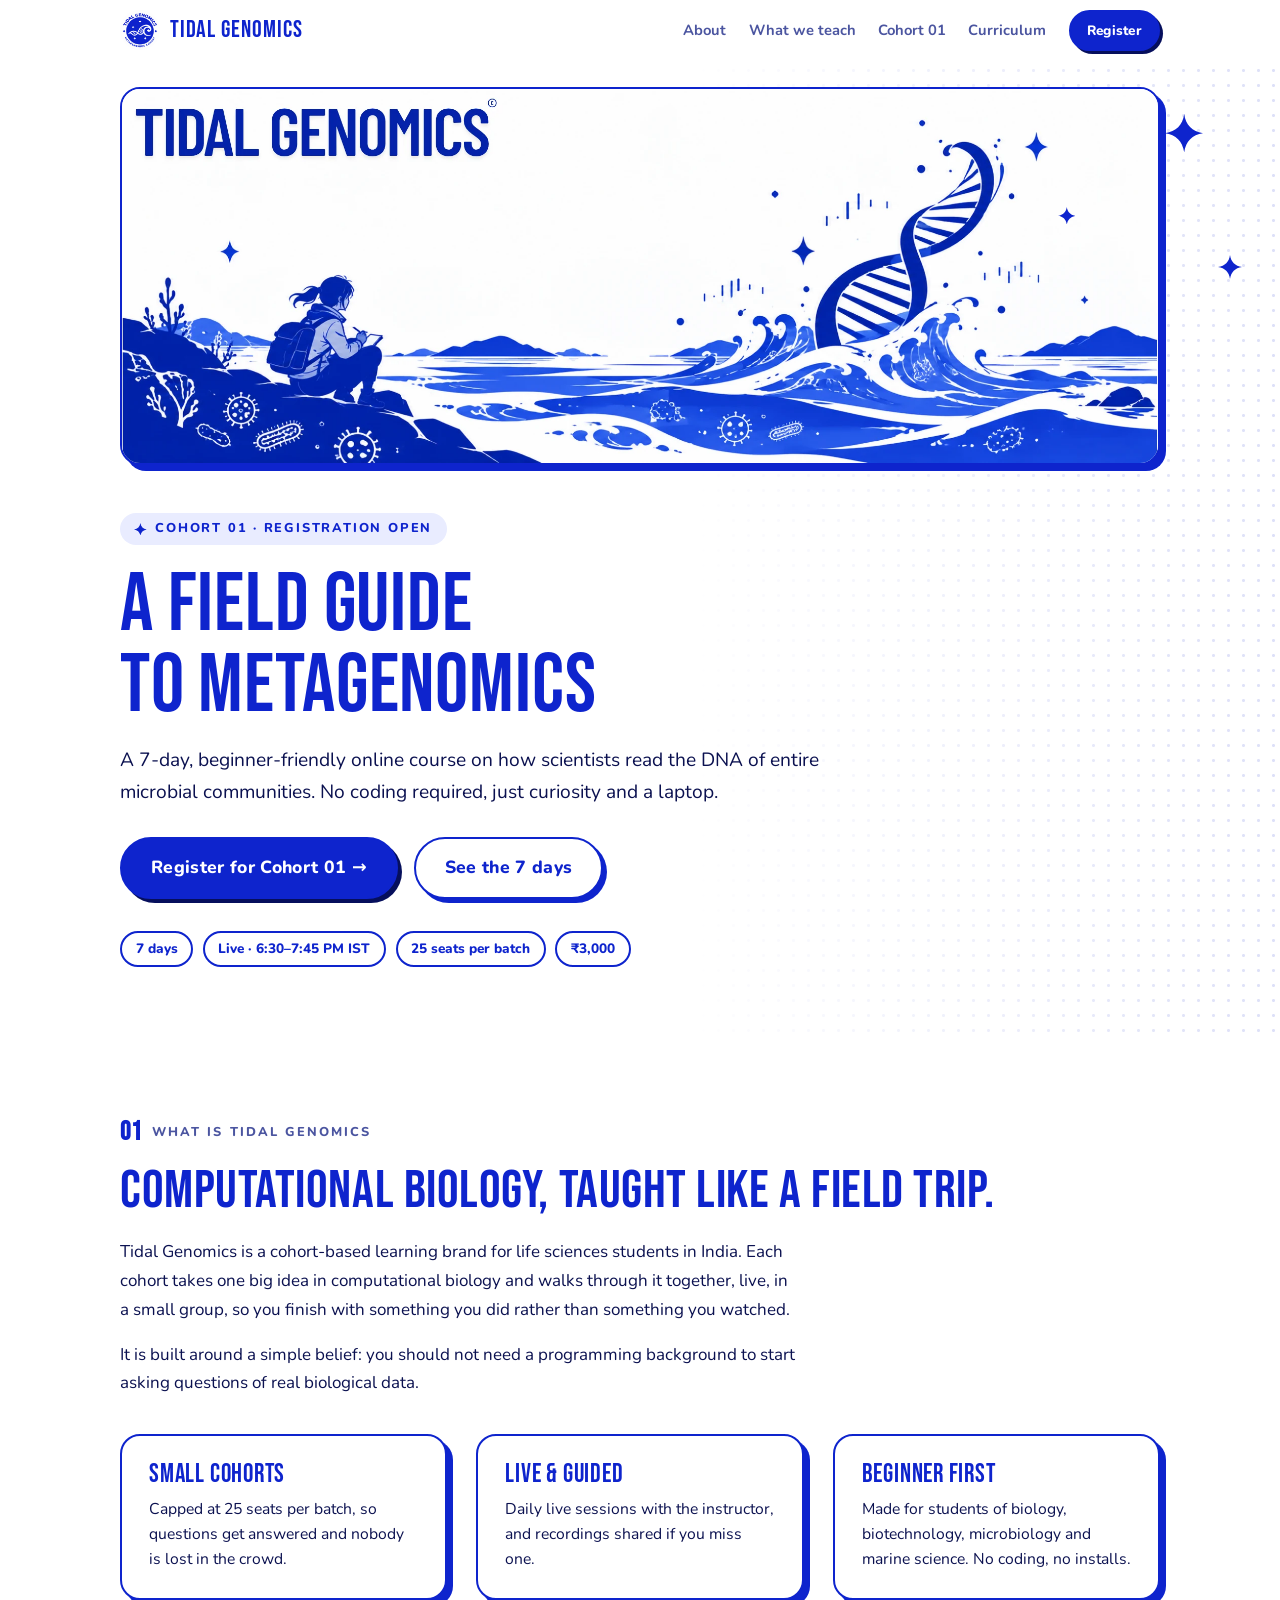
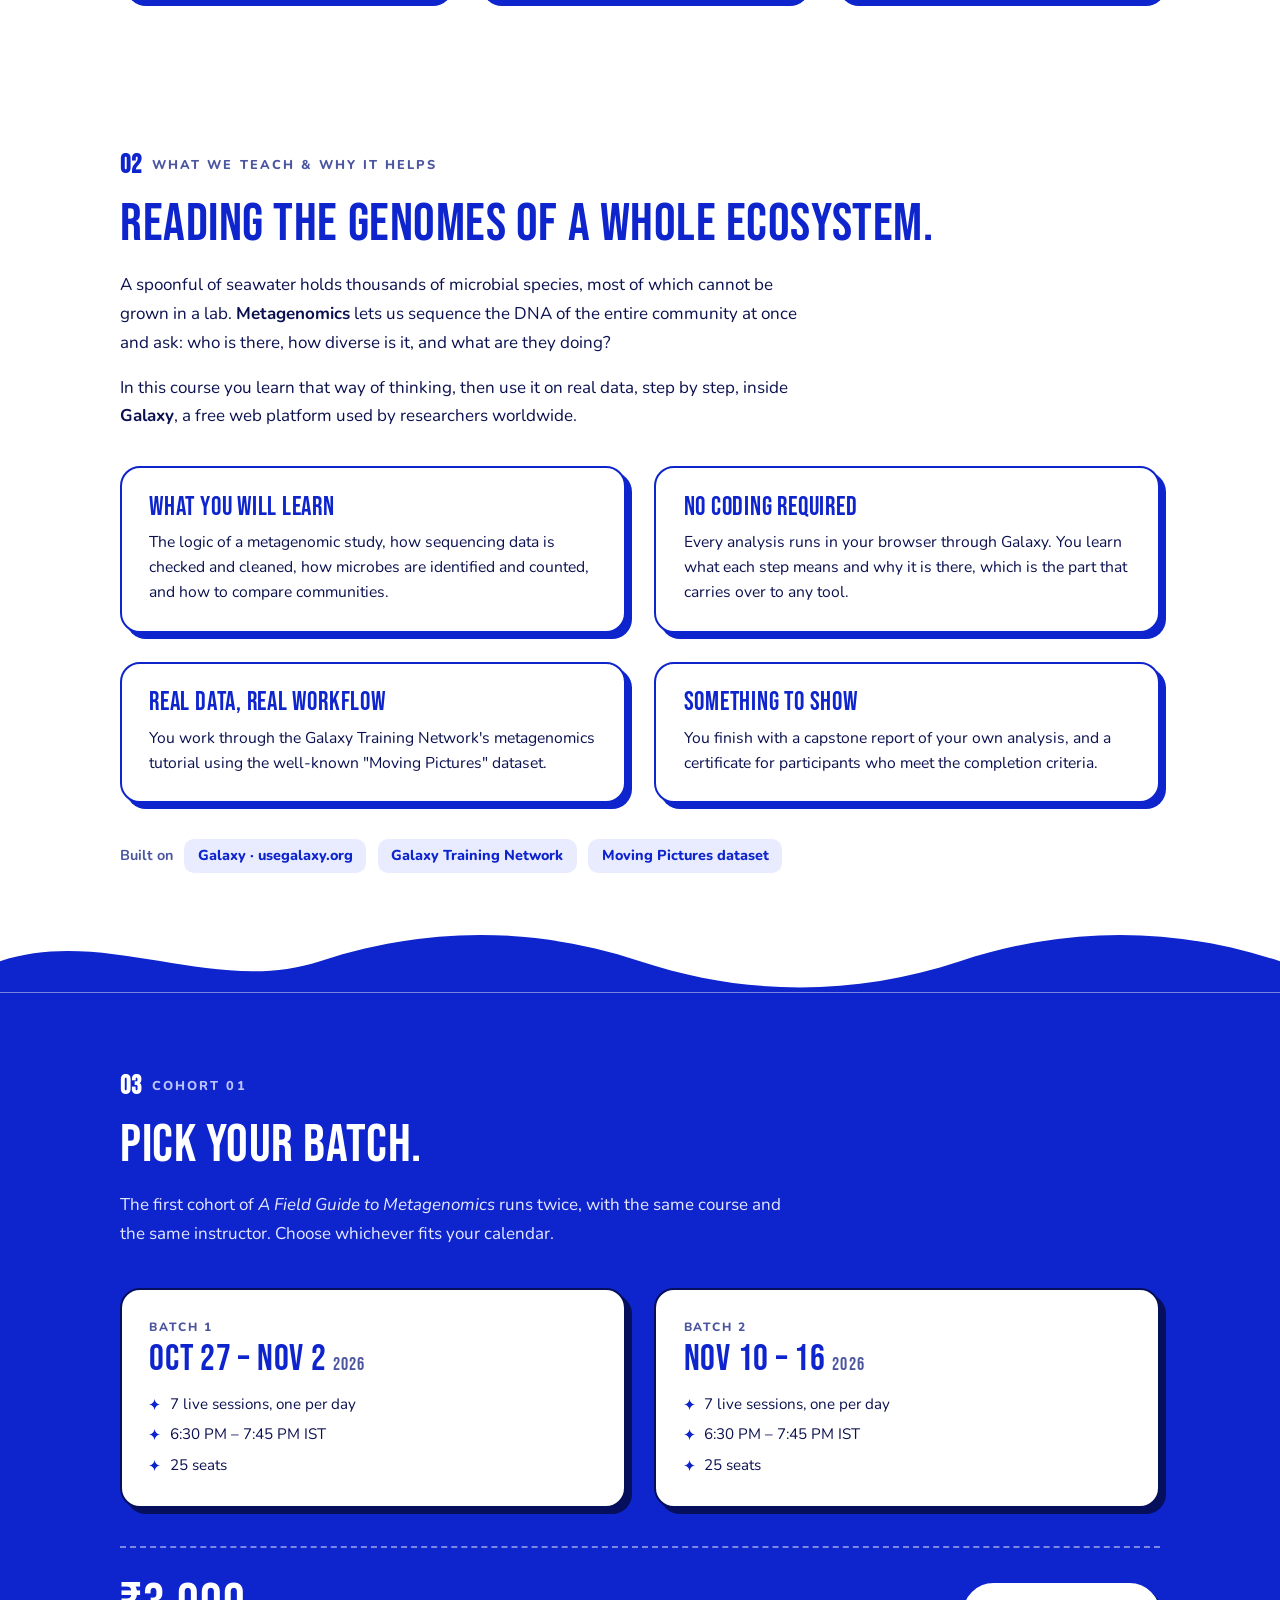
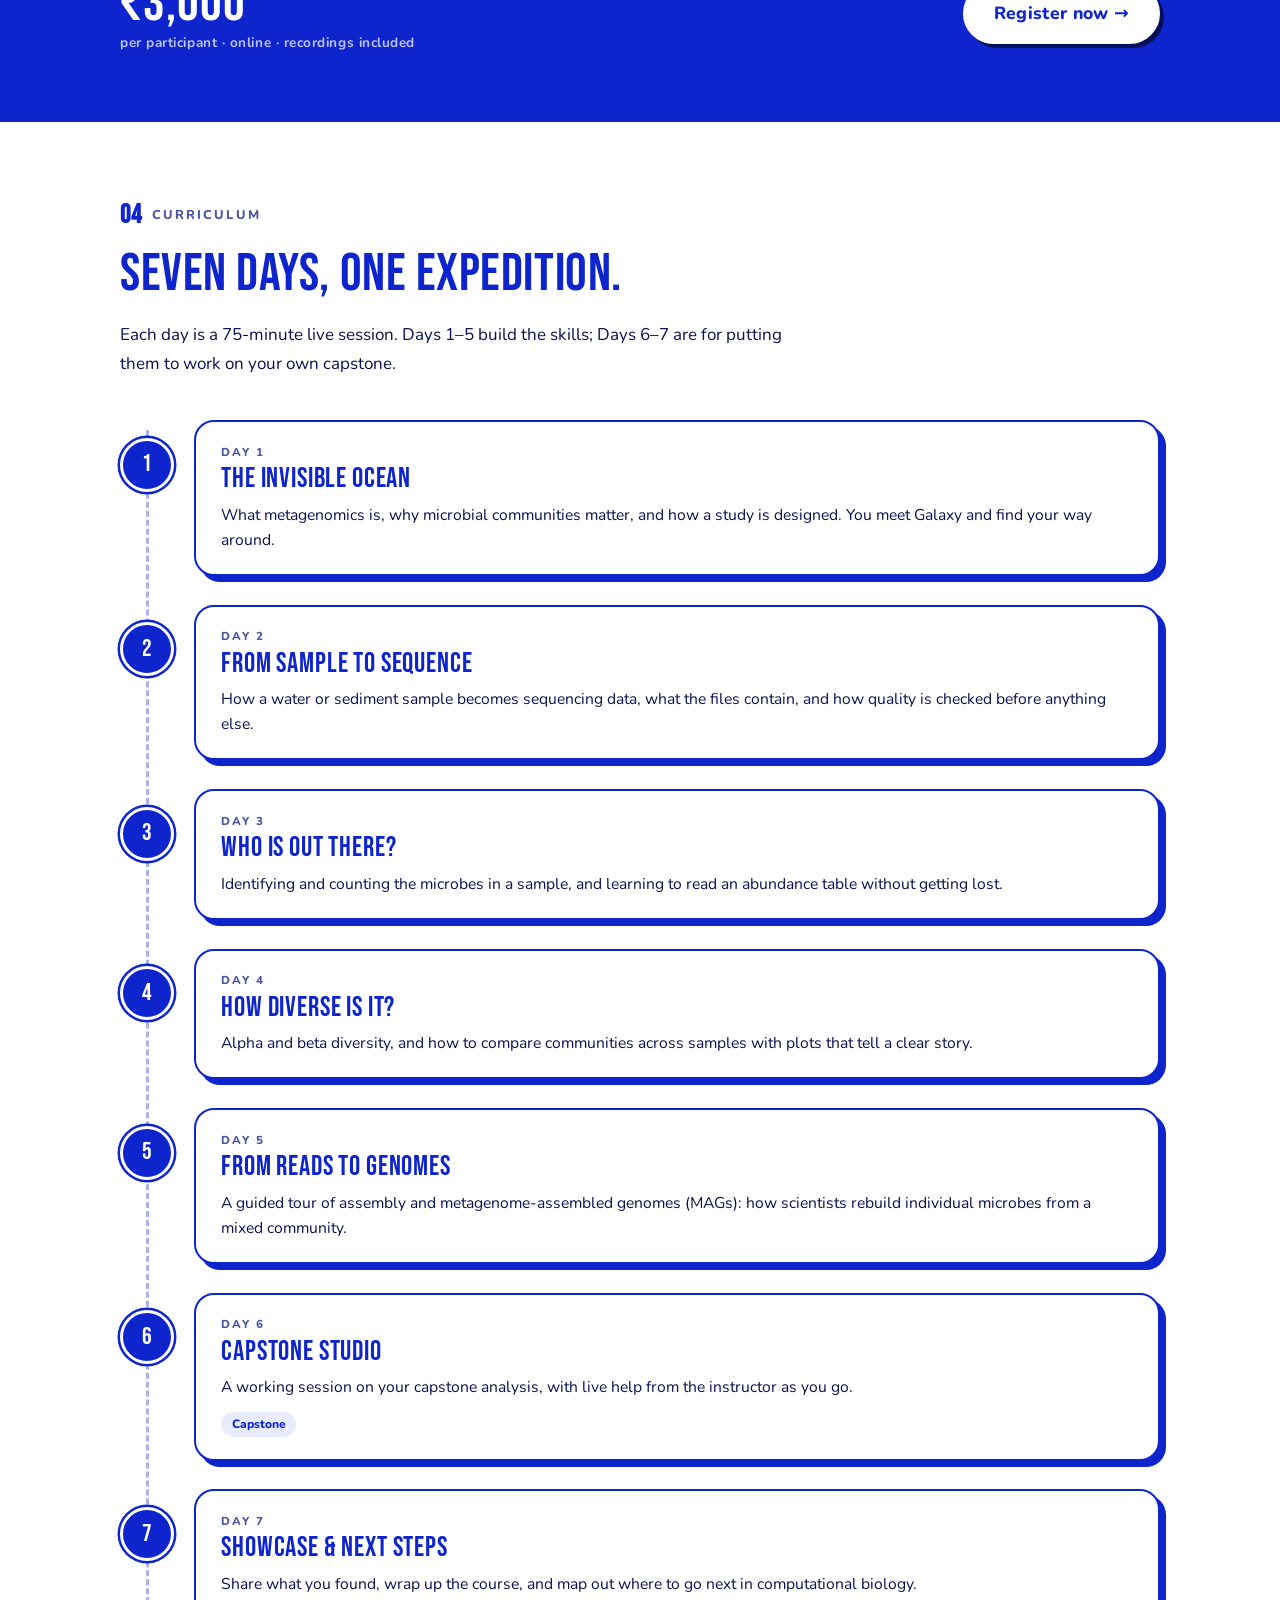
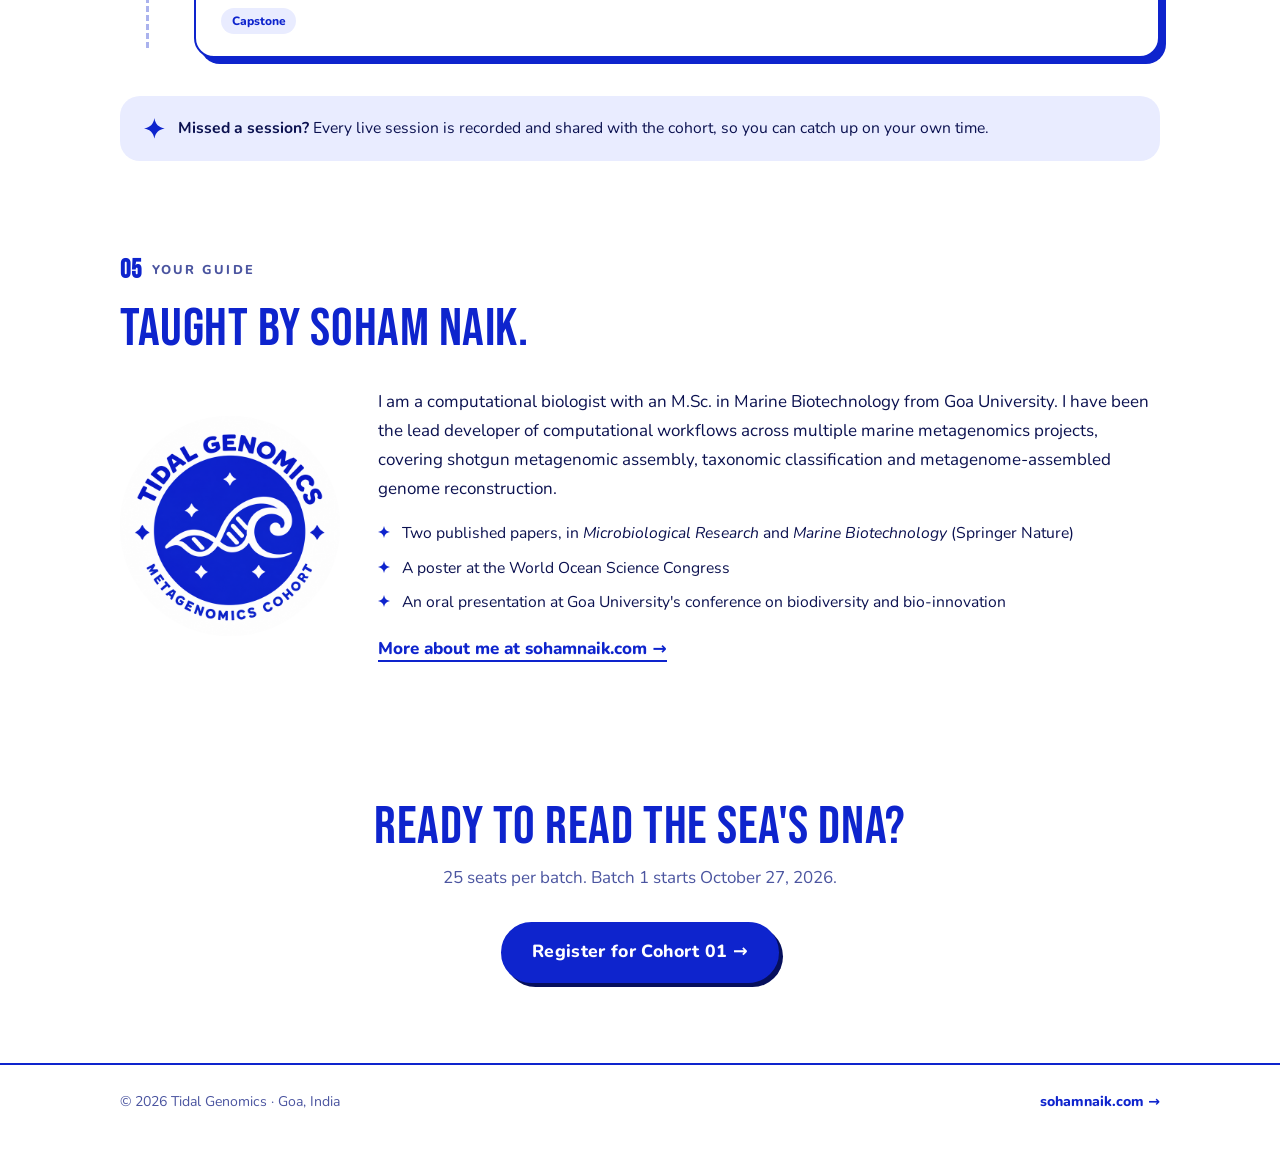
==== tidalgenomics/index.html @ f56c83b6 "Add files via upload" ====
<!DOCTYPE html>
<html lang="en">
<head>
    <meta charset="UTF-8">
    <meta name="viewport" content="width=device-width, initial-scale=1.0">
    <title>Tidal Genomics — A Field Guide to Metagenomics</title>
    <meta name="description" content="Tidal Genomics is a cohort-based learning brand for life sciences students in India. Join A Field Guide to Metagenomics: a 7-day, beginner-friendly, no-coding-required online course.">
    <link rel="canonical" href="https://sohamnaik.com/tidalgenomics/">
    <link rel="icon" href="../assets/tidalgenomics/favicon.png" type="image/png">

    <meta property="og:type" content="website">
    <meta property="og:title" content="Tidal Genomics — A Field Guide to Metagenomics">
    <meta property="og:description" content="A 7-day, beginner-friendly, no-coding-required online cohort on metagenomics and microbial ecology. Batch 1 starts October 27, 2026.">
    <meta property="og:url" content="https://sohamnaik.com/tidalgenomics/">
    <meta property="og:image" content="https://sohamnaik.com/assets/tidalgenomics/header.png">
    <meta name="twitter:card" content="summary_large_image">
    <meta name="theme-color" content="#0e24cd">

    <link rel="preconnect" href="https://fonts.googleapis.com">
    <link rel="preconnect" href="https://fonts.gstatic.com" crossorigin>
    <link href="https://fonts.googleapis.com/css2?family=Bebas+Neue&family=Nunito:wght@400;600;700;800&display=swap" rel="stylesheet">
    <link rel="stylesheet" href="tidal.css">
</head>
<body>

    <!-- Four-point sparkle, reused throughout -->
    <svg width="0" height="0" style="position:absolute" aria-hidden="true" focusable="false">
        <symbol id="spark" viewBox="0 0 24 24">
            <path d="M12 0C13 7 17 11 24 12C17 13 13 17 12 24C11 17 7 13 0 12C7 11 11 7 12 0Z"/>
        </symbol>
    </svg>

    <header class="nav">
        <div class="wrap nav-inner">
            <a class="brand" href="#top" aria-label="Tidal Genomics, back to top">
                <img src="../assets/tidalgenomics/logo.png" alt="" width="40" height="40">
                <span>Tidal Genomics</span>
            </a>
            <nav class="nav-links" aria-label="Page sections">
                <a href="#about">About</a>
                <a href="#teaching">What we teach</a>
                <a href="#cohort">Cohort 01</a>
                <a href="#curriculum">Curriculum</a>
                <a class="btn small" href="REGISTRATION_URL_HERE" target="_blank" rel="noopener">Register</a>
            </nav>
        </div>
    </header>

    <main id="top">

        <!-- ================= HERO ================= -->
        <section class="hero">
            <div class="wrap">
                <div class="banner">
                    <picture>
                        <source srcset="../assets/tidalgenomics/header.webp" type="image/webp">
                        <img src="../assets/tidalgenomics/header.png" width="2048" height="739"
                             alt="Tidal Genomics. A student sketches in a notebook on a rocky shore while a DNA helix rises from a breaking wave.">
                    </picture>
                </div>

                <div class="hero-copy">
                    <span class="kicker"><svg class="spark twinkle"><use href="#spark"/></svg> Cohort 01 · Registration open</span>
                    <h1>A Field Guide<br>to Metagenomics</h1>
                    <p class="lede">A 7-day, beginner-friendly online course on how scientists read the DNA of entire microbial communities. No coding required, just curiosity and a laptop.</p>
                    <div class="hero-actions">
                        <a class="btn big" href="REGISTRATION_URL_HERE" target="_blank" rel="noopener">Register for Cohort 01 &rarr;</a>
                        <a class="btn big ghost" href="#curriculum">See the 7 days</a>
                    </div>
                    <ul class="chips" aria-label="Course at a glance">
                        <li>7 days</li>
                        <li>Live · 6:30–7:45 PM IST</li>
                        <li>25 seats per batch</li>
                        <li>₹3,000</li>
                    </ul>
                </div>

                <svg class="spark hero-spark a twinkle"><use href="#spark"/></svg>
                <svg class="spark hero-spark b twinkle d1"><use href="#spark"/></svg>
                <svg class="spark hero-spark c twinkle d2"><use href="#spark"/></svg>
            </div>
        </section>

        <!-- ================= 01 · WHAT IS TIDAL GENOMICS ================= -->
        <section class="chapter" id="about">
            <div class="wrap reveal">
                <div class="chapter-tag"><span class="num">01</span> What is Tidal Genomics</div>
                <h2>Computational biology, taught like a field trip.</h2>
                <p class="intro">Tidal Genomics is a cohort-based learning brand for life sciences students in India. Each cohort takes one big idea in computational biology and walks through it together, live, in a small group, so you finish with something you did rather than something you watched.</p>
                <p class="intro">It is built around a simple belief: you should not need a programming background to start asking questions of real biological data.</p>

                <div class="grid-3">
                    <div class="panel">
                        <h3>Small cohorts</h3>
                        <p>Capped at 25 seats per batch, so questions get answered and nobody is lost in the crowd.</p>
                    </div>
                    <div class="panel">
                        <h3>Live &amp; guided</h3>
                        <p>Daily live sessions with the instructor, and recordings shared if you miss one.</p>
                    </div>
                    <div class="panel">
                        <h3>Beginner first</h3>
                        <p>Made for students of biology, biotechnology, microbiology and marine science. No coding, no installs.</p>
                    </div>
                </div>
            </div>
        </section>

        <!-- ================= 02 · WHAT WE TEACH ================= -->
        <section class="chapter" id="teaching">
            <div class="wrap reveal">
                <div class="chapter-tag"><span class="num">02</span> What we teach &amp; why it helps</div>
                <h2>Reading the genomes of a whole ecosystem.</h2>
                <p class="intro">A spoonful of seawater holds thousands of microbial species, most of which cannot be grown in a lab. <strong>Metagenomics</strong> lets us sequence the DNA of the entire community at once and ask: who is there, how diverse is it, and what are they doing?</p>
                <p class="intro">In this course you learn that way of thinking, then use it on real data, step by step, inside <strong>Galaxy</strong>, a free web platform used by researchers worldwide.</p>

                <div class="grid-2">
                    <div class="panel">
                        <h3>What you will learn</h3>
                        <p>The logic of a metagenomic study, how sequencing data is checked and cleaned, how microbes are identified and counted, and how to compare communities.</p>
                    </div>
                    <div class="panel">
                        <h3>No coding required</h3>
                        <p>Every analysis runs in your browser through Galaxy. You learn what each step means and why it is there, which is the part that carries over to any tool.</p>
                    </div>
                    <div class="panel">
                        <h3>Real data, real workflow</h3>
                        <p>You work through the Galaxy Training Network's metagenomics tutorial using the well-known "Moving Pictures" dataset.</p>
                    </div>
                    <div class="panel">
                        <h3>Something to show</h3>
                        <p>You finish with a capstone report of your own analysis, and a certificate for participants who meet the completion criteria.</p>
                    </div>
                </div>

                <div class="tools" aria-label="Tools and resources used">
                    <span>Built on</span>
                    <span class="tool">Galaxy · usegalaxy.org</span>
                    <span class="tool">Galaxy Training Network</span>
                    <span class="tool">Moving Pictures dataset</span>
                </div>
            </div>
        </section>

        <!-- ================= 03 · COHORT 01 ================= -->
        <section class="band" id="cohort">
            <svg class="wave" viewBox="0 0 1440 80" preserveAspectRatio="none" aria-hidden="true">
                <path d="M0 44C120 4 240 84 360 44S600 4 720 44S960 84 1080 44S1320 4 1440 44V80H0Z"/>
            </svg>
            <div class="chapter">
                <div class="wrap reveal">
                    <div class="chapter-tag"><span class="num">03</span> Cohort 01</div>
                    <h2>Pick your batch.</h2>
                    <p class="intro">The first cohort of <em>A Field Guide to Metagenomics</em> runs twice, with the same course and the same instructor. Choose whichever fits your calendar.</p>

                    <div class="batch-grid">
                        <div class="batch">
                            <div class="label">Batch 1</div>
                            <div class="dates">Oct 27 – Nov 2 <small>2026</small></div>
                            <ul>
                                <li><svg class="spark"><use href="#spark"/></svg> 7 live sessions, one per day</li>
                                <li><svg class="spark"><use href="#spark"/></svg> 6:30 PM – 7:45 PM IST</li>
                                <li><svg class="spark"><use href="#spark"/></svg> 25 seats</li>
                            </ul>
                        </div>
                        <div class="batch">
                            <div class="label">Batch 2</div>
                            <div class="dates">Nov 10 – 16 <small>2026</small></div>
                            <ul>
                                <li><svg class="spark"><use href="#spark"/></svg> 7 live sessions, one per day</li>
                                <li><svg class="spark"><use href="#spark"/></svg> 6:30 PM – 7:45 PM IST</li>
                                <li><svg class="spark"><use href="#spark"/></svg> 25 seats</li>
                            </ul>
                        </div>
                    </div>

                    <div class="price-row">
                        <div class="price">₹3,000<small>per participant · online · recordings included</small></div>
                        <a class="btn big" href="REGISTRATION_URL_HERE" target="_blank" rel="noopener">Register now &rarr;</a>
                    </div>
                </div>
            </div>
        </section>

        <!-- ================= 04 · CURRICULUM ================= -->
        <section class="chapter" id="curriculum">
            <div class="wrap reveal">
                <div class="chapter-tag"><span class="num">04</span> Curriculum</div>
                <h2>Seven days, one expedition.</h2>
                <p class="intro">Each day is a 75-minute live session. Days 1–5 build the skills; Days 6–7 are for putting them to work on your own capstone.</p>

                <!-- DRAFT day titles: confirm against the execution plan before publishing -->
                <ol class="timeline">
                    <li class="day reveal">
                        <span class="node">1</span>
                        <div class="panel">
                            <div class="when">Day 1</div>
                            <h3>The Invisible Ocean</h3>
                            <p>What metagenomics is, why microbial communities matter, and how a study is designed. You meet Galaxy and find your way around.</p>
                        </div>
                    </li>
                    <li class="day reveal">
                        <span class="node">2</span>
                        <div class="panel">
                            <div class="when">Day 2</div>
                            <h3>From Sample to Sequence</h3>
                            <p>How a water or sediment sample becomes sequencing data, what the files contain, and how quality is checked before anything else.</p>
                        </div>
                    </li>
                    <li class="day reveal">
                        <span class="node">3</span>
                        <div class="panel">
                            <div class="when">Day 3</div>
                            <h3>Who Is Out There?</h3>
                            <p>Identifying and counting the microbes in a sample, and learning to read an abundance table without getting lost.</p>
                        </div>
                    </li>
                    <li class="day reveal">
                        <span class="node">4</span>
                        <div class="panel">
                            <div class="when">Day 4</div>
                            <h3>How Diverse Is It?</h3>
                            <p>Alpha and beta diversity, and how to compare communities across samples with plots that tell a clear story.</p>
                        </div>
                    </li>
                    <li class="day reveal">
                        <span class="node">5</span>
                        <div class="panel">
                            <div class="when">Day 5</div>
                            <h3>From Reads to Genomes</h3>
                            <p>A guided tour of assembly and metagenome-assembled genomes (MAGs): how scientists rebuild individual microbes from a mixed community.</p>
                        </div>
                    </li>
                    <li class="day reveal">
                        <span class="node">6</span>
                        <div class="panel">
                            <div class="when">Day 6</div>
                            <h3>Capstone Studio</h3>
                            <p>A working session on your capstone analysis, with live help from the instructor as you go.</p>
                            <span class="tag">Capstone</span>
                        </div>
                    </li>
                    <li class="day reveal">
                        <span class="node">7</span>
                        <div class="panel">
                            <div class="when">Day 7</div>
                            <h3>Showcase &amp; Next Steps</h3>
                            <p>Share what you found, wrap up the course, and map out where to go next in computational biology.</p>
                            <span class="tag">Capstone</span>
                        </div>
                    </li>
                </ol>

                <div class="cert-note">
                    <svg class="spark"><use href="#spark"/></svg>
                    <p><strong>Missed a session?</strong> Every live session is recorded and shared with the cohort, so you can catch up on your own time.</p>
                </div>
            </div>
        </section>

        <!-- ================= INSTRUCTOR ================= -->
        <section class="chapter" id="instructor" style="padding-top:1rem">
            <div class="wrap reveal">
                <div class="chapter-tag"><span class="num">05</span> Your guide</div>
                <h2>Taught by Soham Naik.</h2>
                <div class="instructor">
                    <div class="badge">
                        <img src="../assets/tidalgenomics/logo.png" alt="Tidal Genomics Metagenomics Cohort badge" width="220" height="220" loading="lazy">
                    </div>
                    <div>
                        <p>I am a computational biologist with an M.Sc. in Marine Biotechnology from Goa University. I have been the lead developer of computational workflows across multiple marine metagenomics projects, covering shotgun metagenomic assembly, taxonomic classification and metagenome-assembled genome reconstruction.</p>
                        <ul>
                            <li><svg class="spark"><use href="#spark"/></svg> <span>Two published papers, in <em>Microbiological Research</em> and <em>Marine Biotechnology</em> (Springer Nature)</span></li>
                            <li><svg class="spark"><use href="#spark"/></svg> <span>A poster at the World Ocean Science Congress</span></li>
                            <li><svg class="spark"><use href="#spark"/></svg> <span>An oral presentation at Goa University's conference on biodiversity and bio-innovation</span></li>
                        </ul>
                        <p style="margin-top:1.2rem"><a class="text-link" href="../index.html">More about me at sohamnaik.com &rarr;</a></p>
                    </div>
                </div>
            </div>
        </section>

        <!-- ================= FINAL CTA ================= -->
        <section class="final">
            <div class="wrap reveal">
                <h2>Ready to read the sea's DNA?</h2>
                <p>25 seats per batch. Batch 1 starts October 27, 2026.</p>
                <a class="btn big" href="REGISTRATION_URL_HERE" target="_blank" rel="noopener">Register for Cohort 01 &rarr;</a>
            </div>
        </section>

    </main>

    <footer class="footer">
        <div class="wrap footer-inner">
            <span>&copy; 2026 Tidal Genomics · Goa, India</span>
            <a href="../index.html">sohamnaik.com &rarr;</a>
        </div>
    </footer>

    <script src="tidal.js"></script>
</body>
</html>
---- tidalgenomics/tidal.css ----
/* Tidal Genomics — page styles (self-contained; does not use ../style.css) */

:root {
    --blue: #0e24cd;
    --blue-deep: #060f5c;
    --blue-soft: #e9ecff;
    --ink: #0b1150;
    --muted: #4b55a0;
    --paper: #ffffff;
    --radius: 20px;
    --shadow: 6px 6px 0 var(--blue);
    --display: "Bebas Neue", "Oswald", Impact, "Arial Narrow", sans-serif;
    --body: "Nunito", "Segoe UI", system-ui, -apple-system, sans-serif;
}

*, *::before, *::after { margin: 0; padding: 0; box-sizing: border-box; }

html { scroll-behavior: smooth; scroll-padding-top: 5rem; }

body {
    font-family: var(--body);
    font-size: 1.0625rem;
    line-height: 1.7;
    color: var(--ink);
    background: var(--paper);
    -webkit-font-smoothing: antialiased;
}

img { max-width: 100%; display: block; }
a { color: inherit; }

:focus-visible {
    outline: 3px solid var(--blue);
    outline-offset: 3px;
    border-radius: 6px;
}

.wrap { width: min(1040px, 100% - 3rem); margin-inline: auto; }

/* ---------- Sparkles ---------- */
.spark { width: 1em; height: 1em; fill: currentColor; display: inline-block; flex: none; }
.twinkle { animation: twinkle 3.6s ease-in-out infinite; }
.twinkle.d1 { animation-delay: .8s; }
.twinkle.d2 { animation-delay: 1.7s; }
@keyframes twinkle {
    0%, 100% { opacity: 1; transform: scale(1) rotate(0deg); }
    50% { opacity: .35; transform: scale(.7) rotate(20deg); }
}

/* ---------- Nav ---------- */
.nav {
    position: sticky; top: 0; z-index: 50;
    background: rgba(255, 255, 255, .88);
    backdrop-filter: blur(10px);
    -webkit-backdrop-filter: blur(10px);
    border-bottom: 2px solid transparent;
    transition: border-color .25s ease;
}
.nav.scrolled { border-bottom-color: var(--blue); }
.nav-inner {
    display: flex; align-items: center; justify-content: space-between;
    gap: 1rem; padding: .6rem 0;
}
.brand { display: flex; align-items: center; gap: .6rem; text-decoration: none; }
.brand img { width: 40px; height: 40px; border-radius: 50%; }
.brand span {
    font-family: var(--display); font-size: 1.5rem; letter-spacing: .04em;
    color: var(--blue); line-height: 1;
}
.nav-links { display: flex; align-items: center; gap: 1.4rem; }
.nav-links a:not(.btn) {
    text-decoration: none; font-weight: 700; font-size: .92rem; color: var(--muted);
}
.nav-links a:not(.btn):hover { color: var(--blue); }

/* ---------- Buttons ---------- */
.btn {
    display: inline-flex; align-items: center; gap: .5rem;
    font-family: var(--body); font-weight: 800; font-size: .95rem;
    text-decoration: none; letter-spacing: .02em;
    padding: .65rem 1.3rem;
    border: 2.5px solid var(--blue); border-radius: 999px;
    background: var(--blue); color: #fff;
    box-shadow: 4px 4px 0 var(--blue-deep);
    transition: transform .15s ease, box-shadow .15s ease;
}
.btn:hover { transform: translate(2px, 2px); box-shadow: 2px 2px 0 var(--blue-deep); }
.btn:active { transform: translate(4px, 4px); box-shadow: 0 0 0 var(--blue-deep); }
.btn.ghost { background: #fff; color: var(--blue); box-shadow: 4px 4px 0 var(--blue); }
.btn.ghost:hover { box-shadow: 2px 2px 0 var(--blue); }
.btn.big { font-size: 1.1rem; padding: .85rem 1.8rem; }
.btn.small { font-size: .85rem; padding: .45rem 1rem; box-shadow: 3px 3px 0 var(--blue-deep); }

/* ---------- Hero ---------- */
.hero { position: relative; padding: 1.5rem 0 4.5rem; overflow: hidden; }
.hero::before {
    content: ""; position: absolute; inset: 0 0 auto auto;
    width: 55%; height: 100%;
    background-image: radial-gradient(var(--blue) 1.3px, transparent 1.6px);
    background-size: 15px 15px;
    opacity: .14;
    -webkit-mask-image: linear-gradient(to left, #000, transparent 85%);
    mask-image: linear-gradient(to left, #000, transparent 85%);
    pointer-events: none;
}
.banner {
    position: relative;
    border: 2.5px solid var(--blue); border-radius: var(--radius);
    box-shadow: var(--shadow); overflow: hidden; background: #fff;
}
.banner img { width: 100%; height: auto; }
.hero-copy { position: relative; max-width: 720px; margin-top: 3rem; }
.kicker {
    display: inline-flex; align-items: center; gap: .5rem;
    font-weight: 800; font-size: .8rem; letter-spacing: .14em; text-transform: uppercase;
    color: var(--blue); background: var(--blue-soft);
    padding: .35rem .9rem; border-radius: 999px; margin-bottom: 1.2rem;
}
h1 {
    font-family: var(--display); font-weight: 400;
    font-size: clamp(2.8rem, 8vw, 5.2rem); line-height: .98; letter-spacing: .01em;
    color: var(--blue); margin-bottom: 1.1rem;
}
.lede { font-size: 1.2rem; line-height: 1.65; color: var(--ink); max-width: 38em; }
.hero-actions { display: flex; flex-wrap: wrap; gap: 1rem; margin-top: 1.8rem; }
.chips { display: flex; flex-wrap: wrap; gap: .6rem; margin-top: 2rem; list-style: none; }
.chips li {
    font-weight: 800; font-size: .85rem;
    border: 2px solid var(--blue); color: var(--blue);
    padding: .3rem .85rem; border-radius: 999px; background: #fff;
}
.hero-spark { position: absolute; color: var(--blue); }
.hero-spark.a { right: 6%; top: 3.2rem; font-size: 2.4rem; }
.hero-spark.b { right: 16%; top: 9rem; font-size: 1.1rem; }
.hero-spark.c { right: 3%; top: 12rem; font-size: 1.5rem; }

/* ---------- Chapters (sections) ---------- */
.chapter { padding: 4.5rem 0; position: relative; }
.chapter-tag {
    display: flex; align-items: center; gap: .6rem;
    font-weight: 800; font-size: .8rem; letter-spacing: .16em; text-transform: uppercase;
    color: var(--muted); margin-bottom: .6rem;
}
.chapter-tag .num {
    font-family: var(--display); font-size: 1.6rem; letter-spacing: .05em; color: var(--blue);
}
h2 {
    font-family: var(--display); font-weight: 400;
    font-size: clamp(2.2rem, 5.5vw, 3.4rem); line-height: 1; letter-spacing: .01em;
    color: var(--blue); margin-bottom: 1.2rem;
}
.chapter p + p { margin-top: 1rem; }
.chapter .intro { max-width: 40em; }

.panel {
    background: #fff; border: 2.5px solid var(--blue); border-radius: var(--radius);
    box-shadow: var(--shadow); padding: 1.6rem 1.7rem;
    transition: transform .2s ease, box-shadow .2s ease;
}
.panel:hover { transform: translate(-2px, -2px); box-shadow: 8px 8px 0 var(--blue); }
.panel h3 {
    font-family: var(--display); font-weight: 400; font-size: 1.6rem;
    letter-spacing: .03em; color: var(--blue); line-height: 1.1; margin-bottom: .5rem;
}
.panel p { font-size: .98rem; line-height: 1.6; color: var(--ink); }

.grid-2 { display: grid; grid-template-columns: repeat(2, 1fr); gap: 1.8rem; margin-top: 2.2rem; }
.grid-3 { display: grid; grid-template-columns: repeat(3, 1fr); gap: 1.8rem; margin-top: 2.2rem; }

.tools {
    display: flex; flex-wrap: wrap; align-items: center; gap: .7rem;
    margin-top: 2.2rem; font-size: .9rem; font-weight: 700; color: var(--muted);
}
.tools .tool {
    font-weight: 800; color: var(--blue); background: var(--blue-soft);
    padding: .3rem .85rem; border-radius: 10px;
}

/* ---------- Cohort (inverted band) ---------- */
.band { position: relative; background: var(--blue); color: #fff; margin-top: 3rem; }
.band .wave {
    position: absolute; left: 0; right: 0; top: -1px; transform: translateY(-99%);
    width: 100%; height: 70px; display: block;
}
.band .wave path { fill: var(--blue); }
.band .chapter-tag { color: #bcc4ff; }
.band .chapter-tag .num, .band h2 { color: #fff; }
.band .intro { color: #e6e9ff; }

.batch-grid { display: grid; grid-template-columns: repeat(2, 1fr); gap: 1.8rem; margin-top: 2.4rem; }
.batch {
    background: #fff; color: var(--ink);
    border: 2.5px solid var(--blue-deep); border-radius: var(--radius);
    box-shadow: 6px 6px 0 var(--blue-deep); padding: 1.7rem;
}
.batch .label {
    font-weight: 800; font-size: .75rem; letter-spacing: .16em; text-transform: uppercase; color: var(--muted);
}
.batch .dates { font-family: var(--display); font-size: 2.3rem; line-height: 1.05; color: var(--blue); margin: .2rem 0 .8rem; letter-spacing: .02em; }
.batch .dates small { font-size: 1.1rem; color: var(--muted); letter-spacing: .06em; }
.batch ul { list-style: none; font-size: .95rem; }
.batch li { display: flex; gap: .6rem; align-items: baseline; margin-top: .3rem; }
.batch li .spark { color: var(--blue); font-size: .7rem; transform: translateY(1px); }

.price-row {
    display: flex; flex-wrap: wrap; align-items: center; justify-content: space-between; gap: 1.2rem;
    margin-top: 2.4rem; padding-top: 1.8rem; border-top: 2px dashed rgba(255, 255, 255, .45);
}
.price { font-family: var(--display); font-size: 3.4rem; line-height: 1; letter-spacing: .02em; }
.price small { display: block; font-family: var(--body); font-size: .85rem; font-weight: 700; color: #bcc4ff; letter-spacing: .04em; margin-top: .3rem; }
.band .btn { background: #fff; color: var(--blue); border-color: #fff; box-shadow: 4px 4px 0 var(--blue-deep); }

/* ---------- Curriculum timeline ---------- */
.timeline { list-style: none; position: relative; margin-top: 2.6rem; padding-left: 0; }
.timeline::before {
    content: ""; position: absolute; left: 26px; top: 10px; bottom: 10px;
    border-left: 3px dashed var(--blue); opacity: .35;
}
.day { position: relative; padding-left: 4.6rem; margin-bottom: 1.8rem; }
.day:last-child { margin-bottom: 0; }
.day .node {
    position: absolute; left: 0; top: 1.1rem;
    width: 54px; height: 54px; border-radius: 50%;
    background: var(--blue); color: #fff; border: 3px solid #fff; box-shadow: 0 0 0 2.5px var(--blue);
    display: grid; place-items: center; font-family: var(--display); font-size: 1.5rem; letter-spacing: .03em;
}
.day .panel { padding: 1.3rem 1.6rem; }
.day .when {
    font-weight: 800; font-size: .72rem; letter-spacing: .16em; text-transform: uppercase; color: var(--muted);
    margin-bottom: .1rem;
}
.day h3 { font-size: 1.75rem; }
.day .tag {
    display: inline-block; margin-top: .7rem; font-size: .75rem; font-weight: 800;
    color: var(--blue); background: var(--blue-soft); padding: .15rem .65rem; border-radius: 999px;
}
.cert-note {
    margin-top: 2.4rem; display: flex; gap: .8rem; align-items: flex-start;
    background: var(--blue-soft); border-radius: var(--radius); padding: 1.2rem 1.5rem; font-size: .98rem;
}
.cert-note .spark { color: var(--blue); font-size: 1.3rem; margin-top: .2rem; }

/* ---------- Instructor ---------- */
.instructor { display: grid; grid-template-columns: 220px 1fr; gap: 2.4rem; align-items: center; margin-top: 2rem; }
.instructor .badge img { width: 220px; height: 220px; border-radius: 50%; }
.instructor ul { list-style: none; margin-top: 1rem; }
.instructor li { display: flex; gap: .7rem; align-items: baseline; margin-top: .5rem; font-size: .98rem; }
.instructor li .spark { color: var(--blue); font-size: .75rem; }
.text-link { font-weight: 800; color: var(--blue); text-decoration: none; border-bottom: 2px solid var(--blue); }
.text-link:hover { background: var(--blue-soft); }

/* ---------- Final CTA + footer ---------- */
.final { text-align: center; padding: 4rem 0 5rem; }
.final h2 { margin-bottom: .6rem; }
.final p { color: var(--muted); margin-bottom: 1.8rem; }
.footer { border-top: 2px solid var(--blue); padding: 1.6rem 0 2.4rem; font-size: .88rem; color: var(--muted); }
.footer-inner { display: flex; flex-wrap: wrap; justify-content: space-between; gap: .8rem; }
.footer a { color: var(--blue); font-weight: 800; text-decoration: none; }
.footer a:hover { text-decoration: underline; }

/* ---------- Reveal on scroll ---------- */
.js .reveal { opacity: 0; transform: translateY(18px); transition: opacity .6s ease, transform .6s ease; }
.js .reveal.in { opacity: 1; transform: none; }

@media (prefers-reduced-motion: reduce) {
    html { scroll-behavior: auto; }
    .twinkle { animation: none; }
    .js .reveal { opacity: 1; transform: none; transition: none; }
    .btn, .panel { transition: none; }
}

/* ---------- Responsive ---------- */
@media (max-width: 860px) {
    .grid-3 { grid-template-columns: 1fr; }
    .instructor { grid-template-columns: minmax(0, 1fr); text-align: left; }
    .instructor > * { min-width: 0; }
    .instructor .badge img { width: 160px; height: 160px; }
}
@media (max-width: 680px) {
    .wrap { width: min(1040px, 100% - 2rem); }
    .nav-links a:not(.btn) { display: none; }
    .grid-2, .batch-grid { grid-template-columns: 1fr; }
    .chapter { padding: 3.2rem 0; }
    .hero { padding-bottom: 3rem; }
    .hero-copy { margin-top: 2rem; }
    .hero-spark { display: none; }
    .day { padding-left: 3.6rem; }
    .day .node { width: 44px; height: 44px; font-size: 1.25rem; top: 1rem; }
    .timeline::before { left: 21px; }
    .price-row { flex-direction: column; align-items: flex-start; }
}
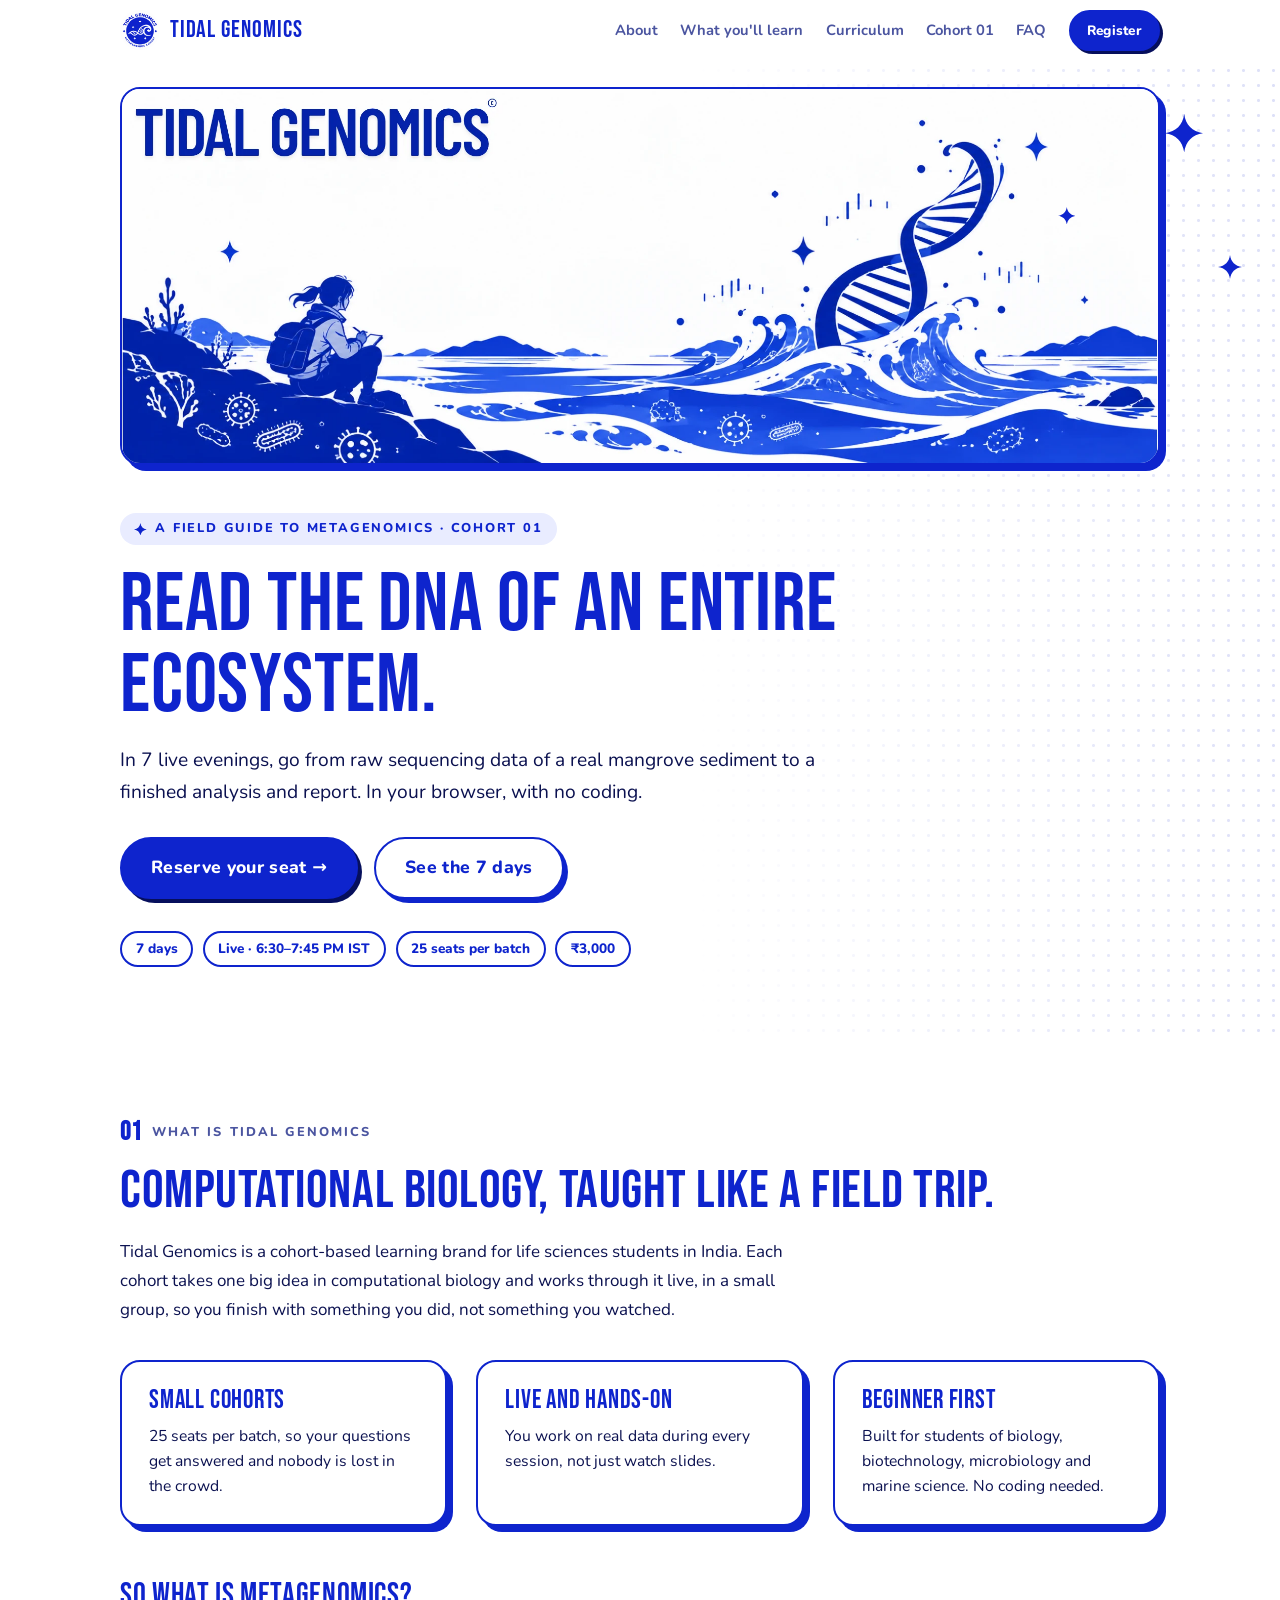
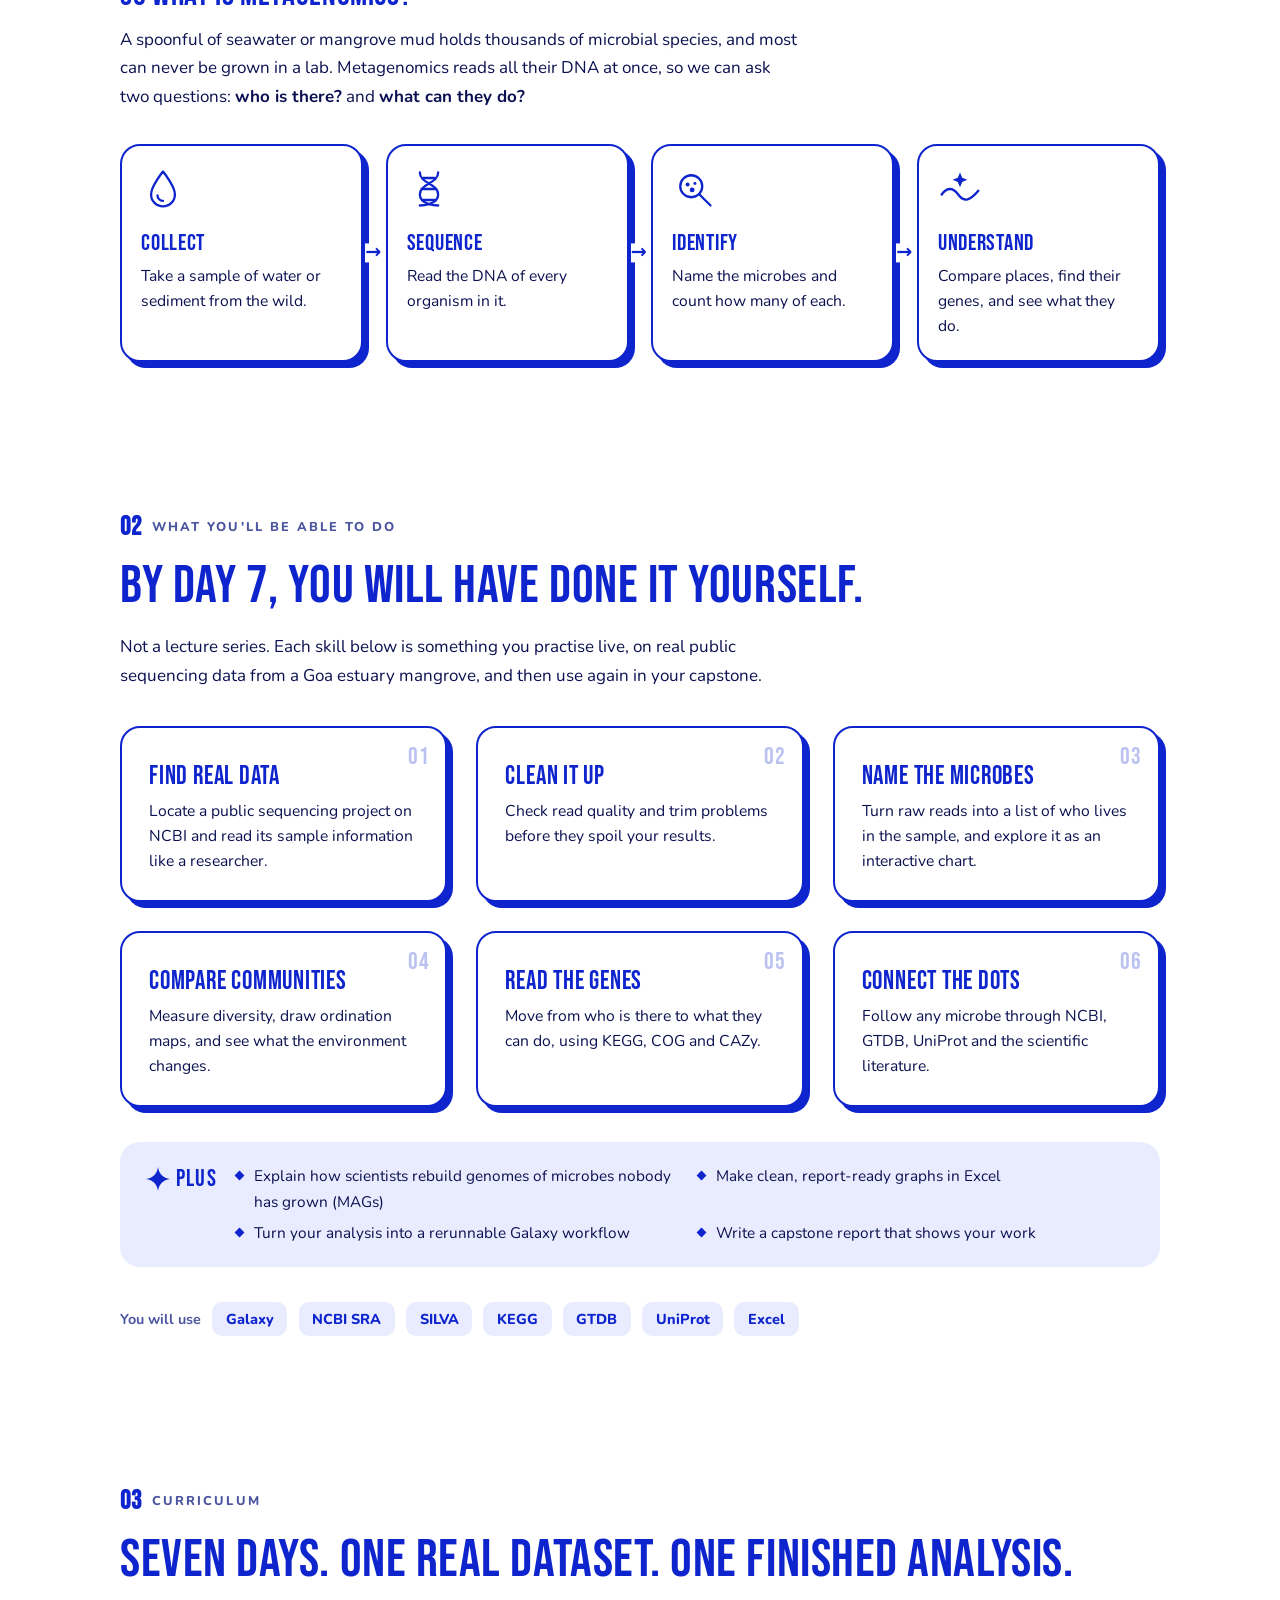
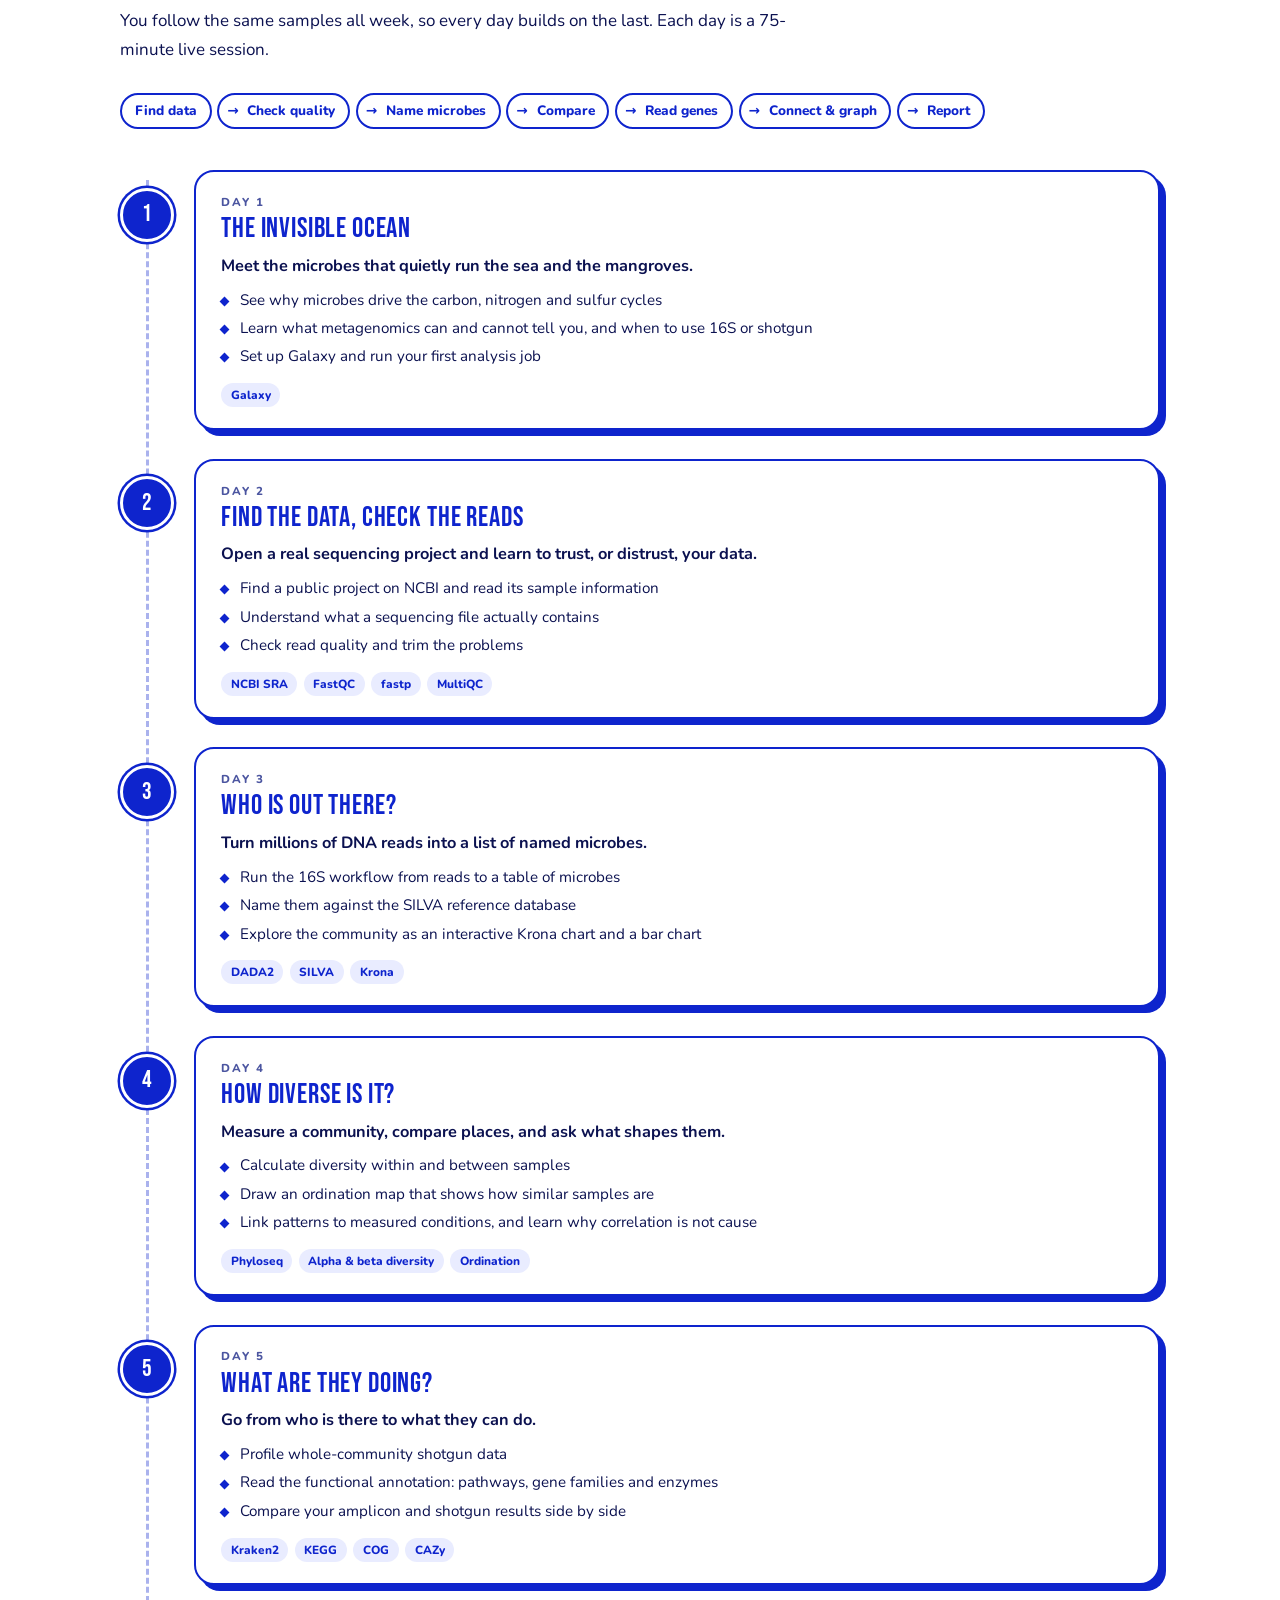
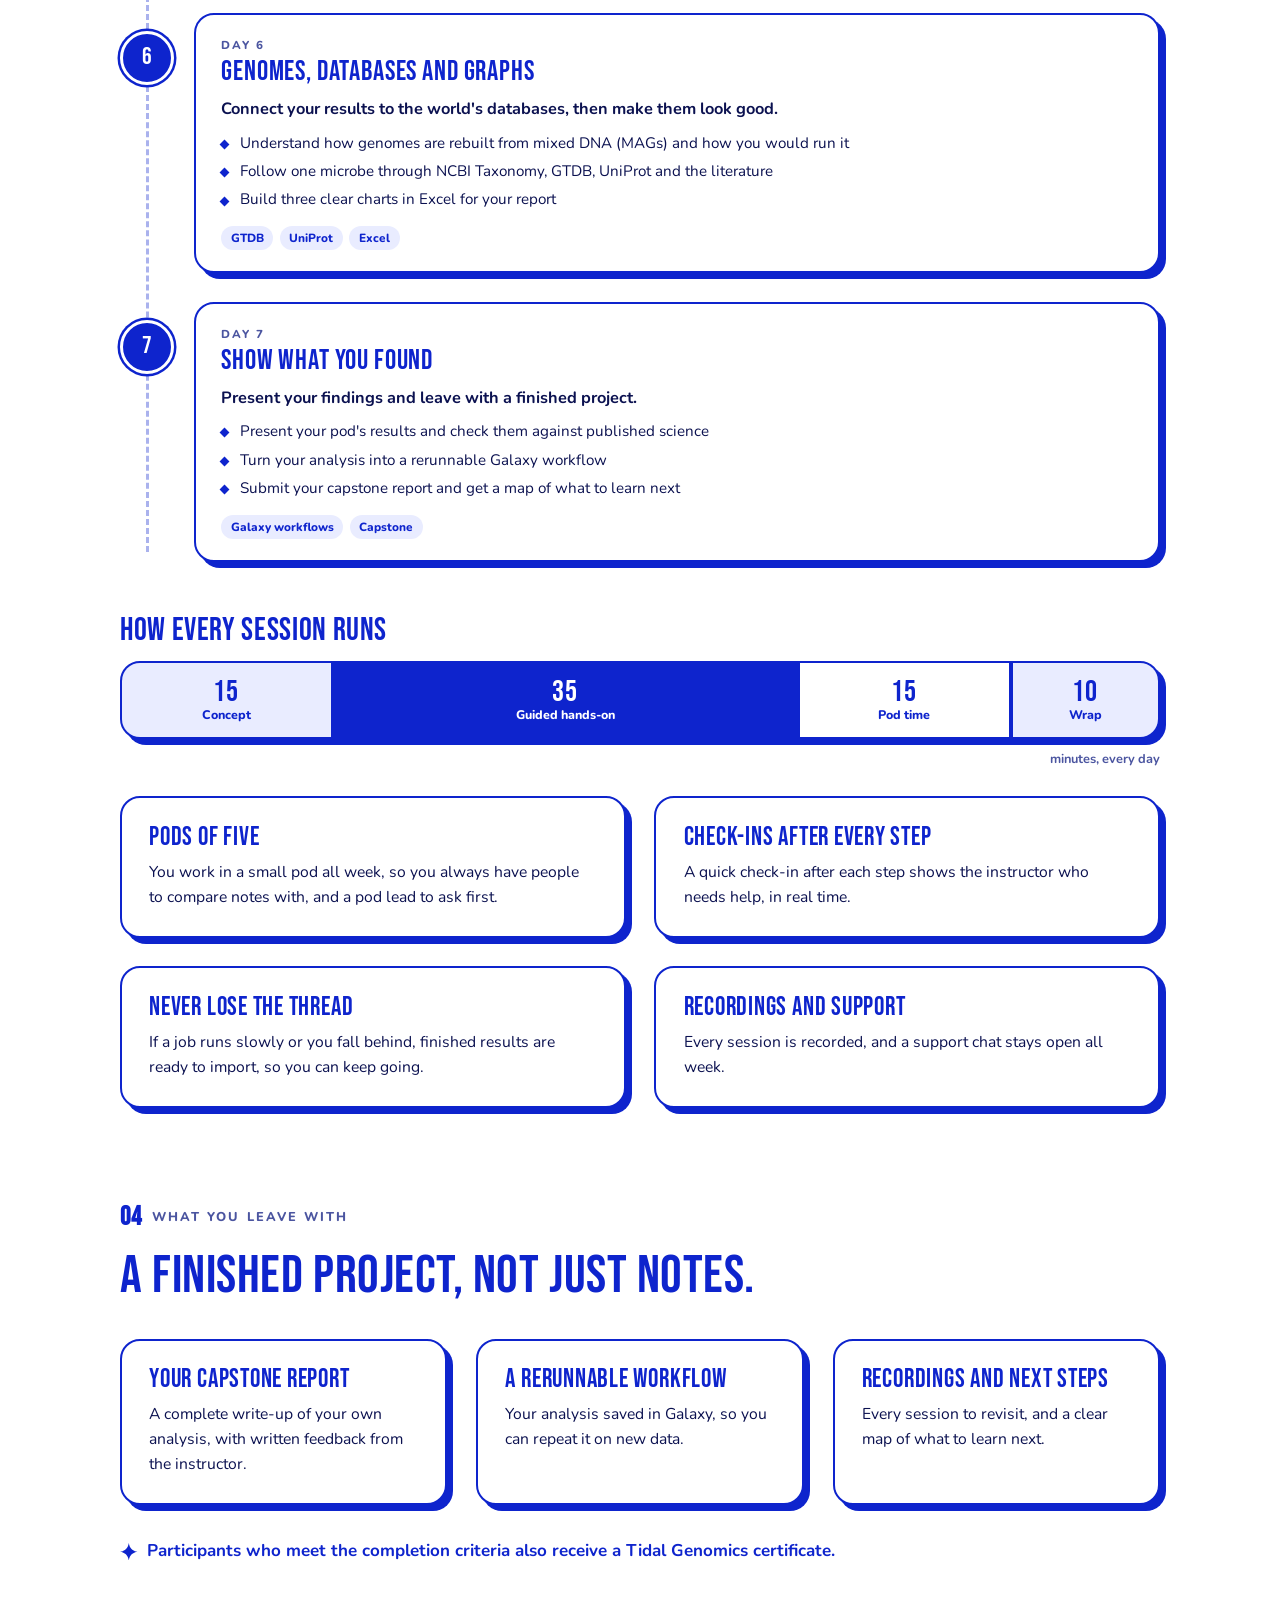
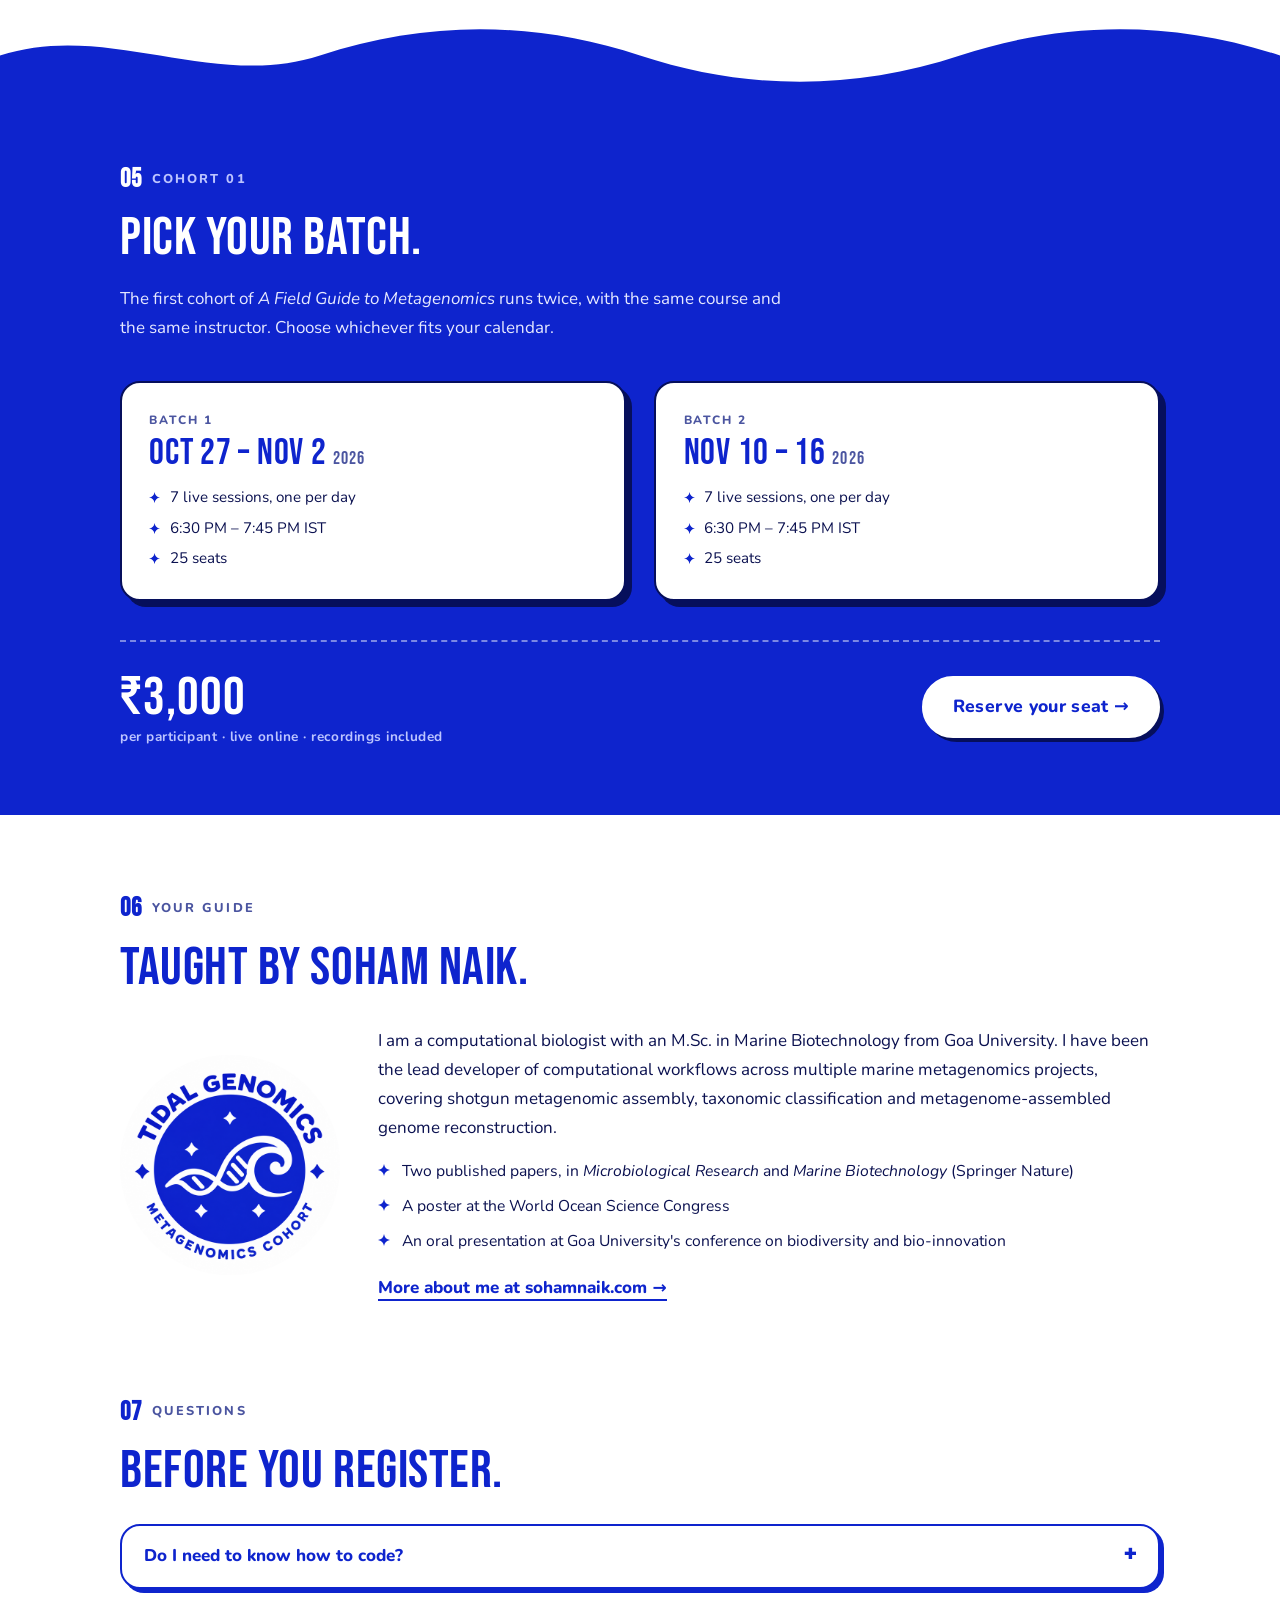
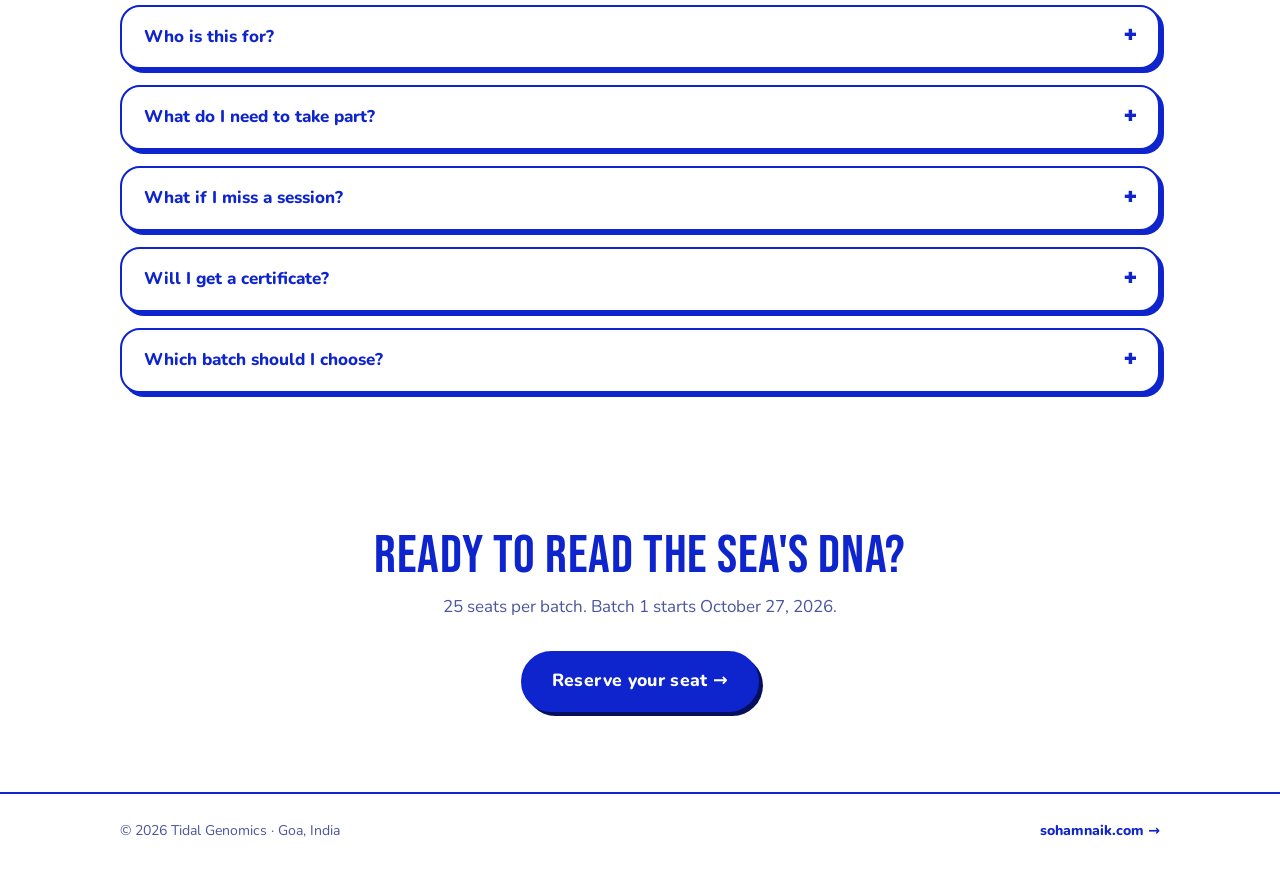
==== commit d432c2ab: "Add files via upload" ====
--- a/tidalgenomics/index.html
+++ b/tidalgenomics/index.html
@@ -4,13 +4,13 @@
     <meta charset="UTF-8">
     <meta name="viewport" content="width=device-width, initial-scale=1.0">
     <title>Tidal Genomics — A Field Guide to Metagenomics</title>
-    <meta name="description" content="Tidal Genomics is a cohort-based learning brand for life sciences students in India. Join A Field Guide to Metagenomics: a 7-day, beginner-friendly, no-coding-required online course.">
+    <meta name="description" content="Read the DNA of an entire ecosystem in 7 live evenings. A beginner-friendly, no-coding metagenomics cohort for life sciences students in India, from raw sequencing data to a finished analysis. Batch 1 starts October 27, 2026.">
     <link rel="canonical" href="https://sohamnaik.com/tidalgenomics/">
     <link rel="icon" href="../assets/tidalgenomics/favicon.png" type="image/png">
 
     <meta property="og:type" content="website">
     <meta property="og:title" content="Tidal Genomics — A Field Guide to Metagenomics">
-    <meta property="og:description" content="A 7-day, beginner-friendly, no-coding-required online cohort on metagenomics and microbial ecology. Batch 1 starts October 27, 2026.">
+    <meta property="og:description" content="Go from raw sequencing data to a finished microbial community analysis in 7 live evenings. No coding. 25 seats per batch. Batch 1 starts October 27, 2026.">
     <meta property="og:url" content="https://sohamnaik.com/tidalgenomics/">
     <meta property="og:image" content="https://sohamnaik.com/assets/tidalgenomics/header.png">
     <meta name="twitter:card" content="summary_large_image">
@@ -23,7 +23,6 @@
 </head>
 <body>
 
-    <!-- Four-point sparkle, reused throughout -->
     <svg width="0" height="0" style="position:absolute" aria-hidden="true" focusable="false">
         <symbol id="spark" viewBox="0 0 24 24">
             <path d="M12 0C13 7 17 11 24 12C17 13 13 17 12 24C11 17 7 13 0 12C7 11 11 7 12 0Z"/>
@@ -38,10 +37,11 @@
             </a>
             <nav class="nav-links" aria-label="Page sections">
                 <a href="#about">About</a>
-                <a href="#teaching">What we teach</a>
+                <a href="#learn">What you'll learn</a>
+                <a href="#curriculum">Curriculum</a>
                 <a href="#cohort">Cohort 01</a>
-                <a href="#curriculum">Curriculum</a>
-                <a class="btn small" href="REGISTRATION_URL_HERE" target="_blank" rel="noopener">Register</a>
+                <a href="#faq">FAQ</a>
+                <a class="btn small" href="https://forms.gle/HYsDsgvF2BGLGaqx5" target="_blank" rel="noopener">Register</a>
             </nav>
         </div>
     </header>
@@ -60,11 +60,11 @@
                 </div>
 
                 <div class="hero-copy">
-                    <span class="kicker"><svg class="spark twinkle"><use href="#spark"/></svg> Cohort 01 · Registration open</span>
-                    <h1>A Field Guide<br>to Metagenomics</h1>
-                    <p class="lede">A 7-day, beginner-friendly online course on how scientists read the DNA of entire microbial communities. No coding required, just curiosity and a laptop.</p>
+                    <span class="kicker"><svg class="spark twinkle"><use href="#spark"/></svg> A Field Guide to Metagenomics · Cohort 01</span>
+                    <h1>Read the DNA of an entire ecosystem.</h1>
+                    <p class="lede">In 7 live evenings, go from raw sequencing data of a real mangrove sediment to a finished analysis and report. In your browser, with no coding.</p>
                     <div class="hero-actions">
-                        <a class="btn big" href="REGISTRATION_URL_HERE" target="_blank" rel="noopener">Register for Cohort 01 &rarr;</a>
+                        <a class="btn big" href="https://forms.gle/HYsDsgvF2BGLGaqx5" target="_blank" rel="noopener">Reserve your seat &rarr;</a>
                         <a class="btn big ghost" href="#curriculum">See the 7 days</a>
                     </div>
                     <ul class="chips" aria-label="Course at a glance">
@@ -81,75 +81,298 @@
             </div>
         </section>
 
-        <!-- ================= 01 · WHAT IS TIDAL GENOMICS ================= -->
+        <!-- ================= 01 · TIDAL GENOMICS + METAGENOMICS EXPLAINER ================= -->
         <section class="chapter" id="about">
             <div class="wrap reveal">
                 <div class="chapter-tag"><span class="num">01</span> What is Tidal Genomics</div>
                 <h2>Computational biology, taught like a field trip.</h2>
-                <p class="intro">Tidal Genomics is a cohort-based learning brand for life sciences students in India. Each cohort takes one big idea in computational biology and walks through it together, live, in a small group, so you finish with something you did rather than something you watched.</p>
-                <p class="intro">It is built around a simple belief: you should not need a programming background to start asking questions of real biological data.</p>
+                <p class="intro">Tidal Genomics is a cohort-based learning brand for life sciences students in India. Each cohort takes one big idea in computational biology and works through it live, in a small group, so you finish with something you did, not something you watched.</p>
 
                 <div class="grid-3">
                     <div class="panel">
                         <h3>Small cohorts</h3>
-                        <p>Capped at 25 seats per batch, so questions get answered and nobody is lost in the crowd.</p>
-                    </div>
-                    <div class="panel">
-                        <h3>Live &amp; guided</h3>
-                        <p>Daily live sessions with the instructor, and recordings shared if you miss one.</p>
+                        <p>25 seats per batch, so your questions get answered and nobody is lost in the crowd.</p>
+                    </div>
+                    <div class="panel">
+                        <h3>Live and hands-on</h3>
+                        <p>You work on real data during every session, not just watch slides.</p>
                     </div>
                     <div class="panel">
                         <h3>Beginner first</h3>
-                        <p>Made for students of biology, biotechnology, microbiology and marine science. No coding, no installs.</p>
-                    </div>
-                </div>
-            </div>
-        </section>
-
-        <!-- ================= 02 · WHAT WE TEACH ================= -->
-        <section class="chapter" id="teaching">
-            <div class="wrap reveal">
-                <div class="chapter-tag"><span class="num">02</span> What we teach &amp; why it helps</div>
-                <h2>Reading the genomes of a whole ecosystem.</h2>
-                <p class="intro">A spoonful of seawater holds thousands of microbial species, most of which cannot be grown in a lab. <strong>Metagenomics</strong> lets us sequence the DNA of the entire community at once and ask: who is there, how diverse is it, and what are they doing?</p>
-                <p class="intro">In this course you learn that way of thinking, then use it on real data, step by step, inside <strong>Galaxy</strong>, a free web platform used by researchers worldwide.</p>
-
-                <div class="grid-2">
-                    <div class="panel">
-                        <h3>What you will learn</h3>
-                        <p>The logic of a metagenomic study, how sequencing data is checked and cleaned, how microbes are identified and counted, and how to compare communities.</p>
-                    </div>
-                    <div class="panel">
-                        <h3>No coding required</h3>
-                        <p>Every analysis runs in your browser through Galaxy. You learn what each step means and why it is there, which is the part that carries over to any tool.</p>
-                    </div>
-                    <div class="panel">
-                        <h3>Real data, real workflow</h3>
-                        <p>You work through the Galaxy Training Network's metagenomics tutorial using the well-known "Moving Pictures" dataset.</p>
-                    </div>
-                    <div class="panel">
-                        <h3>Something to show</h3>
-                        <p>You finish with a capstone report of your own analysis, and a certificate for participants who meet the completion criteria.</p>
-                    </div>
-                </div>
-
-                <div class="tools" aria-label="Tools and resources used">
-                    <span>Built on</span>
-                    <span class="tool">Galaxy · usegalaxy.org</span>
-                    <span class="tool">Galaxy Training Network</span>
-                    <span class="tool">Moving Pictures dataset</span>
-                </div>
-            </div>
-        </section>
-
-        <!-- ================= 03 · COHORT 01 ================= -->
+                        <p>Built for students of biology, biotechnology, microbiology and marine science. No coding needed.</p>
+                    </div>
+                </div>
+
+                <h3 class="sub-head">So what is metagenomics?</h3>
+                <p class="intro">A spoonful of seawater or mangrove mud holds thousands of microbial species, and most can never be grown in a lab. Metagenomics reads all their DNA at once, so we can ask two questions: <strong>who is there?</strong> and <strong>what can they do?</strong></p>
+
+                <ol class="steps4">
+                    <li class="panel">
+                        <svg class="ico" viewBox="0 0 48 48" aria-hidden="true"><path d="M24 5C24 5 11 21 11 30a13 13 0 0 0 26 0C37 21 24 5 24 5Z" fill="none" stroke="currentColor" stroke-width="2.5" stroke-linejoin="round"/><path d="M18 31a6 6 0 0 0 6 6" fill="none" stroke="currentColor" stroke-width="2.5" stroke-linecap="round"/></svg>
+                        <h3>Collect</h3>
+                        <p>Take a sample of water or sediment from the wild.</p>
+                    </li>
+                    <li class="panel">
+                        <svg class="ico" viewBox="0 0 48 48" aria-hidden="true"><path d="M14 6C14 18 34 18 34 30S14 42 14 42M34 6C34 18 14 18 14 30S34 42 34 42" fill="none" stroke="currentColor" stroke-width="2.5" stroke-linecap="round"/><path d="M18 12h12M18 36h12M16 24h16" stroke="currentColor" stroke-width="2.5" stroke-linecap="round"/></svg>
+                        <h3>Sequence</h3>
+                        <p>Read the DNA of every organism in it.</p>
+                    </li>
+                    <li class="panel">
+                        <svg class="ico" viewBox="0 0 48 48" aria-hidden="true"><circle cx="21" cy="21" r="12" fill="none" stroke="currentColor" stroke-width="2.5"/><path d="M30 30l12 12" stroke="currentColor" stroke-width="2.5" stroke-linecap="round"/><circle cx="17" cy="19" r="2.2" fill="currentColor"/><circle cx="25" cy="18" r="1.6" fill="currentColor"/><circle cx="22" cy="25" r="2.6" fill="currentColor"/></svg>
+                        <h3>Identify</h3>
+                        <p>Name the microbes and count how many of each.</p>
+                    </li>
+                    <li class="panel">
+                        <svg class="ico" viewBox="0 0 48 48" aria-hidden="true"><path d="M4 30C10 22 16 22 22 30S34 38 44 26" fill="none" stroke="currentColor" stroke-width="2.5" stroke-linecap="round"/><path d="M24 6l2.4 5.6L32 14l-5.6 2.4L24 22l-2.4-5.6L16 14l5.6-2.4Z" fill="currentColor"/></svg>
+                        <h3>Understand</h3>
+                        <p>Compare places, find their genes, and see what they do.</p>
+                    </li>
+                </ol>
+            </div>
+        </section>
+
+        <!-- ================= 02 · WHAT YOU'LL LEARN / BENEFITS ================= -->
+        <section class="chapter" id="learn">
+            <div class="wrap reveal">
+                <div class="chapter-tag"><span class="num">02</span> What you'll be able to do</div>
+                <h2>By Day 7, you will have done it yourself.</h2>
+                <p class="intro">Not a lecture series. Each skill below is something you practise live, on real public sequencing data from a Goa estuary mangrove, and then use again in your capstone.</p>
+
+                <div class="grid-3 skills">
+                    <div class="panel">
+                        <span class="skill-n">01</span>
+                        <h3>Find real data</h3>
+                        <p>Locate a public sequencing project on NCBI and read its sample information like a researcher.</p>
+                    </div>
+                    <div class="panel">
+                        <span class="skill-n">02</span>
+                        <h3>Clean it up</h3>
+                        <p>Check read quality and trim problems before they spoil your results.</p>
+                    </div>
+                    <div class="panel">
+                        <span class="skill-n">03</span>
+                        <h3>Name the microbes</h3>
+                        <p>Turn raw reads into a list of who lives in the sample, and explore it as an interactive chart.</p>
+                    </div>
+                    <div class="panel">
+                        <span class="skill-n">04</span>
+                        <h3>Compare communities</h3>
+                        <p>Measure diversity, draw ordination maps, and see what the environment changes.</p>
+                    </div>
+                    <div class="panel">
+                        <span class="skill-n">05</span>
+                        <h3>Read the genes</h3>
+                        <p>Move from who is there to what they can do, using KEGG, COG and CAZy.</p>
+                    </div>
+                    <div class="panel">
+                        <span class="skill-n">06</span>
+                        <h3>Connect the dots</h3>
+                        <p>Follow any microbe through NCBI, GTDB, UniProt and the scientific literature.</p>
+                    </div>
+                </div>
+
+                <div class="plus">
+                    <span class="plus-label"><svg class="spark"><use href="#spark"/></svg> Plus</span>
+                    <ul>
+                        <li>Explain how scientists rebuild genomes of microbes nobody has grown (MAGs)</li>
+                        <li>Make clean, report-ready graphs in Excel</li>
+                        <li>Turn your analysis into a rerunnable Galaxy workflow</li>
+                        <li>Write a capstone report that shows your work</li>
+                    </ul>
+                </div>
+
+                <div class="tools" aria-label="Tools and databases you will use">
+                    <span>You will use</span>
+                    <span class="tool">Galaxy</span>
+                    <span class="tool">NCBI SRA</span>
+                    <span class="tool">SILVA</span>
+                    <span class="tool">KEGG</span>
+                    <span class="tool">GTDB</span>
+                    <span class="tool">UniProt</span>
+                    <span class="tool">Excel</span>
+                </div>
+            </div>
+        </section>
+
+        <!-- ================= 03 · CURRICULUM ================= -->
+        <section class="chapter" id="curriculum">
+            <div class="wrap reveal">
+                <div class="chapter-tag"><span class="num">03</span> Curriculum</div>
+                <h2>Seven days. One real dataset. One finished analysis.</h2>
+                <p class="intro">You follow the same samples all week, so every day builds on the last. Each day is a 75-minute live session.</p>
+
+                <ol class="pipeline" aria-label="The week as a pipeline">
+                    <li>Find data</li>
+                    <li>Check quality</li>
+                    <li>Name microbes</li>
+                    <li>Compare</li>
+                    <li>Read genes</li>
+                    <li>Connect &amp; graph</li>
+                    <li>Report</li>
+                </ol>
+
+                <ol class="timeline">
+                    <li class="day reveal">
+                        <span class="node">1</span>
+                        <div class="panel">
+                            <div class="when">Day 1</div>
+                            <h3>The Invisible Ocean</h3>
+                            <p class="hook">Meet the microbes that quietly run the sea and the mangroves.</p>
+                            <ul class="does">
+                                <li>See why microbes drive the carbon, nitrogen and sulfur cycles</li>
+                                <li>Learn what metagenomics can and cannot tell you, and when to use 16S or shotgun</li>
+                                <li>Set up Galaxy and run your first analysis job</li>
+                            </ul>
+                            <div class="mini-tools"><span>Galaxy</span></div>
+                        </div>
+                    </li>
+                    <li class="day reveal">
+                        <span class="node">2</span>
+                        <div class="panel">
+                            <div class="when">Day 2</div>
+                            <h3>Find the Data, Check the Reads</h3>
+                            <p class="hook">Open a real sequencing project and learn to trust, or distrust, your data.</p>
+                            <ul class="does">
+                                <li>Find a public project on NCBI and read its sample information</li>
+                                <li>Understand what a sequencing file actually contains</li>
+                                <li>Check read quality and trim the problems</li>
+                            </ul>
+                            <div class="mini-tools"><span>NCBI SRA</span><span>FastQC</span><span>fastp</span><span>MultiQC</span></div>
+                        </div>
+                    </li>
+                    <li class="day reveal">
+                        <span class="node">3</span>
+                        <div class="panel">
+                            <div class="when">Day 3</div>
+                            <h3>Who Is Out There?</h3>
+                            <p class="hook">Turn millions of DNA reads into a list of named microbes.</p>
+                            <ul class="does">
+                                <li>Run the 16S workflow from reads to a table of microbes</li>
+                                <li>Name them against the SILVA reference database</li>
+                                <li>Explore the community as an interactive Krona chart and a bar chart</li>
+                            </ul>
+                            <div class="mini-tools"><span>DADA2</span><span>SILVA</span><span>Krona</span></div>
+                        </div>
+                    </li>
+                    <li class="day reveal">
+                        <span class="node">4</span>
+                        <div class="panel">
+                            <div class="when">Day 4</div>
+                            <h3>How Diverse Is It?</h3>
+                            <p class="hook">Measure a community, compare places, and ask what shapes them.</p>
+                            <ul class="does">
+                                <li>Calculate diversity within and between samples</li>
+                                <li>Draw an ordination map that shows how similar samples are</li>
+                                <li>Link patterns to measured conditions, and learn why correlation is not cause</li>
+                            </ul>
+                            <div class="mini-tools"><span>Phyloseq</span><span>Alpha &amp; beta diversity</span><span>Ordination</span></div>
+                        </div>
+                    </li>
+                    <li class="day reveal">
+                        <span class="node">5</span>
+                        <div class="panel">
+                            <div class="when">Day 5</div>
+                            <h3>What Are They Doing?</h3>
+                            <p class="hook">Go from who is there to what they can do.</p>
+                            <ul class="does">
+                                <li>Profile whole-community shotgun data</li>
+                                <li>Read the functional annotation: pathways, gene families and enzymes</li>
+                                <li>Compare your amplicon and shotgun results side by side</li>
+                            </ul>
+                            <div class="mini-tools"><span>Kraken2</span><span>KEGG</span><span>COG</span><span>CAZy</span></div>
+                        </div>
+                    </li>
+                    <li class="day reveal">
+                        <span class="node">6</span>
+                        <div class="panel">
+                            <div class="when">Day 6</div>
+                            <h3>Genomes, Databases and Graphs</h3>
+                            <p class="hook">Connect your results to the world's databases, then make them look good.</p>
+                            <ul class="does">
+                                <li>Understand how genomes are rebuilt from mixed DNA (MAGs) and how you would run it</li>
+                                <li>Follow one microbe through NCBI Taxonomy, GTDB, UniProt and the literature</li>
+                                <li>Build three clear charts in Excel for your report</li>
+                            </ul>
+                            <div class="mini-tools"><span>GTDB</span><span>UniProt</span><span>Excel</span></div>
+                        </div>
+                    </li>
+                    <li class="day reveal">
+                        <span class="node">7</span>
+                        <div class="panel">
+                            <div class="when">Day 7</div>
+                            <h3>Show What You Found</h3>
+                            <p class="hook">Present your findings and leave with a finished project.</p>
+                            <ul class="does">
+                                <li>Present your pod's results and check them against published science</li>
+                                <li>Turn your analysis into a rerunnable Galaxy workflow</li>
+                                <li>Submit your capstone report and get a map of what to learn next</li>
+                            </ul>
+                            <div class="mini-tools"><span>Galaxy workflows</span><span>Capstone</span></div>
+                        </div>
+                    </li>
+                </ol>
+
+                <h3 class="sub-head">How every session runs</h3>
+                <div class="rhythm" role="img" aria-label="A 75-minute session: 15 minutes of concept, 35 minutes of guided hands-on, 15 minutes in pods, 10 minutes of wrap-up">
+                    <div class="seg s1" style="flex:15"><b>15</b><span>Concept</span></div>
+                    <div class="seg s2" style="flex:35"><b>35</b><span>Guided hands-on</span></div>
+                    <div class="seg s3" style="flex:15"><b>15</b><span>Pod time</span></div>
+                    <div class="seg s4" style="flex:10"><b>10</b><span>Wrap</span></div>
+                </div>
+                <p class="rhythm-note">minutes, every day</p>
+
+                <div class="grid-2 support">
+                    <div class="panel">
+                        <h3>Pods of five</h3>
+                        <p>You work in a small pod all week, so you always have people to compare notes with, and a pod lead to ask first.</p>
+                    </div>
+                    <div class="panel">
+                        <h3>Check-ins after every step</h3>
+                        <p>A quick check-in after each step shows the instructor who needs help, in real time.</p>
+                    </div>
+                    <div class="panel">
+                        <h3>Never lose the thread</h3>
+                        <p>If a job runs slowly or you fall behind, finished results are ready to import, so you can keep going.</p>
+                    </div>
+                    <div class="panel">
+                        <h3>Recordings and support</h3>
+                        <p>Every session is recorded, and a support chat stays open all week.</p>
+                    </div>
+                </div>
+            </div>
+        </section>
+
+        <!-- ================= LEAVE WITH ================= -->
+        <section class="chapter" id="leave" style="padding-top:1rem">
+            <div class="wrap reveal">
+                <div class="chapter-tag"><span class="num">04</span> What you leave with</div>
+                <h2>A finished project, not just notes.</h2>
+                <div class="grid-3">
+                    <div class="panel">
+                        <h3>Your capstone report</h3>
+                        <p>A complete write-up of your own analysis, with written feedback from the instructor.</p>
+                    </div>
+                    <div class="panel">
+                        <h3>A rerunnable workflow</h3>
+                        <p>Your analysis saved in Galaxy, so you can repeat it on new data.</p>
+                    </div>
+                    <div class="panel">
+                        <h3>Recordings and next steps</h3>
+                        <p>Every session to revisit, and a clear map of what to learn next.</p>
+                    </div>
+                </div>
+                <p class="cert-line"><svg class="spark"><use href="#spark"/></svg> Participants who meet the completion criteria also receive a Tidal Genomics certificate.</p>
+            </div>
+        </section>
+
+        <!-- ================= 05 · COHORT 01 ================= -->
         <section class="band" id="cohort">
             <svg class="wave" viewBox="0 0 1440 80" preserveAspectRatio="none" aria-hidden="true">
                 <path d="M0 44C120 4 240 84 360 44S600 4 720 44S960 84 1080 44S1320 4 1440 44V80H0Z"/>
             </svg>
             <div class="chapter">
                 <div class="wrap reveal">
-                    <div class="chapter-tag"><span class="num">03</span> Cohort 01</div>
+                    <div class="chapter-tag"><span class="num">05</span> Cohort 01</div>
                     <h2>Pick your batch.</h2>
                     <p class="intro">The first cohort of <em>A Field Guide to Metagenomics</em> runs twice, with the same course and the same instructor. Choose whichever fits your calendar.</p>
 
@@ -175,93 +398,17 @@
                     </div>
 
                     <div class="price-row">
-                        <div class="price">₹3,000<small>per participant · online · recordings included</small></div>
-                        <a class="btn big" href="REGISTRATION_URL_HERE" target="_blank" rel="noopener">Register now &rarr;</a>
-                    </div>
-                </div>
-            </div>
-        </section>
-
-        <!-- ================= 04 · CURRICULUM ================= -->
-        <section class="chapter" id="curriculum">
-            <div class="wrap reveal">
-                <div class="chapter-tag"><span class="num">04</span> Curriculum</div>
-                <h2>Seven days, one expedition.</h2>
-                <p class="intro">Each day is a 75-minute live session. Days 1–5 build the skills; Days 6–7 are for putting them to work on your own capstone.</p>
-
-                <!-- DRAFT day titles: confirm against the execution plan before publishing -->
-                <ol class="timeline">
-                    <li class="day reveal">
-                        <span class="node">1</span>
-                        <div class="panel">
-                            <div class="when">Day 1</div>
-                            <h3>The Invisible Ocean</h3>
-                            <p>What metagenomics is, why microbial communities matter, and how a study is designed. You meet Galaxy and find your way around.</p>
-                        </div>
-                    </li>
-                    <li class="day reveal">
-                        <span class="node">2</span>
-                        <div class="panel">
-                            <div class="when">Day 2</div>
-                            <h3>From Sample to Sequence</h3>
-                            <p>How a water or sediment sample becomes sequencing data, what the files contain, and how quality is checked before anything else.</p>
-                        </div>
-                    </li>
-                    <li class="day reveal">
-                        <span class="node">3</span>
-                        <div class="panel">
-                            <div class="when">Day 3</div>
-                            <h3>Who Is Out There?</h3>
-                            <p>Identifying and counting the microbes in a sample, and learning to read an abundance table without getting lost.</p>
-                        </div>
-                    </li>
-                    <li class="day reveal">
-                        <span class="node">4</span>
-                        <div class="panel">
-                            <div class="when">Day 4</div>
-                            <h3>How Diverse Is It?</h3>
-                            <p>Alpha and beta diversity, and how to compare communities across samples with plots that tell a clear story.</p>
-                        </div>
-                    </li>
-                    <li class="day reveal">
-                        <span class="node">5</span>
-                        <div class="panel">
-                            <div class="when">Day 5</div>
-                            <h3>From Reads to Genomes</h3>
-                            <p>A guided tour of assembly and metagenome-assembled genomes (MAGs): how scientists rebuild individual microbes from a mixed community.</p>
-                        </div>
-                    </li>
-                    <li class="day reveal">
-                        <span class="node">6</span>
-                        <div class="panel">
-                            <div class="when">Day 6</div>
-                            <h3>Capstone Studio</h3>
-                            <p>A working session on your capstone analysis, with live help from the instructor as you go.</p>
-                            <span class="tag">Capstone</span>
-                        </div>
-                    </li>
-                    <li class="day reveal">
-                        <span class="node">7</span>
-                        <div class="panel">
-                            <div class="when">Day 7</div>
-                            <h3>Showcase &amp; Next Steps</h3>
-                            <p>Share what you found, wrap up the course, and map out where to go next in computational biology.</p>
-                            <span class="tag">Capstone</span>
-                        </div>
-                    </li>
-                </ol>
-
-                <div class="cert-note">
-                    <svg class="spark"><use href="#spark"/></svg>
-                    <p><strong>Missed a session?</strong> Every live session is recorded and shared with the cohort, so you can catch up on your own time.</p>
-                </div>
-            </div>
-        </section>
-
-        <!-- ================= INSTRUCTOR ================= -->
-        <section class="chapter" id="instructor" style="padding-top:1rem">
-            <div class="wrap reveal">
-                <div class="chapter-tag"><span class="num">05</span> Your guide</div>
+                        <div class="price">₹3,000<small>per participant · live online · recordings included</small></div>
+                        <a class="btn big" href="https://forms.gle/HYsDsgvF2BGLGaqx5" target="_blank" rel="noopener">Reserve your seat &rarr;</a>
+                    </div>
+                </div>
+            </div>
+        </section>
+
+        <!-- ================= 06 · GUIDE ================= -->
+        <section class="chapter" id="instructor">
+            <div class="wrap reveal">
+                <div class="chapter-tag"><span class="num">06</span> Your guide</div>
                 <h2>Taught by Soham Naik.</h2>
                 <div class="instructor">
                     <div class="badge">
@@ -280,12 +427,46 @@
             </div>
         </section>
 
+        <!-- ================= FAQ ================= -->
+        <section class="chapter" id="faq" style="padding-top:1rem">
+            <div class="wrap reveal">
+                <div class="chapter-tag"><span class="num">07</span> Questions</div>
+                <h2>Before you register.</h2>
+                <div class="faq">
+                    <details>
+                        <summary>Do I need to know how to code?</summary>
+                        <p>No. Every analysis runs in your browser through Galaxy, a free platform used by researchers worldwide. You learn what each step does and why, which carries over to any tool you use later.</p>
+                    </details>
+                    <details>
+                        <summary>Who is this for?</summary>
+                        <p>Students and early-career researchers in biology, biotechnology, microbiology, marine science and related fields, who are curious about computational biology and have not done it before.</p>
+                    </details>
+                    <details>
+                        <summary>What do I need to take part?</summary>
+                        <p>A laptop or desktop with a stable internet connection, a free Galaxy account (we set it up together on Day 1), and Excel or Google Sheets for Day 6.</p>
+                    </details>
+                    <details>
+                        <summary>What if I miss a session?</summary>
+                        <p>Every live session is recorded and shared with the cohort, so you can catch up in your own time.</p>
+                    </details>
+                    <details>
+                        <summary>Will I get a certificate?</summary>
+                        <p>Yes, for participants who meet the completion criteria, which are shared at the start of the course.</p>
+                    </details>
+                    <details>
+                        <summary>Which batch should I choose?</summary>
+                        <p>Both batches teach the same course with the same instructor, so pick whichever dates suit you. Seats are limited to 25 per batch.</p>
+                    </details>
+                </div>
+            </div>
+        </section>
+
         <!-- ================= FINAL CTA ================= -->
         <section class="final">
             <div class="wrap reveal">
                 <h2>Ready to read the sea's DNA?</h2>
                 <p>25 seats per batch. Batch 1 starts October 27, 2026.</p>
-                <a class="btn big" href="REGISTRATION_URL_HERE" target="_blank" rel="noopener">Register for Cohort 01 &rarr;</a>
+                <a class="btn big" href="https://forms.gle/HYsDsgvF2BGLGaqx5" target="_blank" rel="noopener">Reserve your seat &rarr;</a>
             </div>
         </section>
 
--- a/tidalgenomics/tidal.css
+++ b/tidalgenomics/tidal.css
@@ -179,7 +179,7 @@
 /* ---------- Cohort (inverted band) ---------- */
 .band { position: relative; background: var(--blue); color: #fff; margin-top: 3rem; }
 .band .wave {
-    position: absolute; left: 0; right: 0; top: -1px; transform: translateY(-99%);
+    position: absolute; left: 0; right: 0; bottom: calc(100% - 1px); top: auto;
     width: 100%; height: 70px; display: block;
 }
 .band .wave path { fill: var(--blue); }
@@ -258,6 +258,91 @@
 .footer a { color: var(--blue); font-weight: 800; text-decoration: none; }
 .footer a:hover { text-decoration: underline; }
 
+/* ---------- v2 additions ---------- */
+.sub-head {
+    font-family: var(--display); font-weight: 400; font-size: 2rem; letter-spacing: .02em;
+    color: var(--blue); line-height: 1.1; margin: 3.2rem 0 .8rem;
+}
+.steps4 { list-style: none; display: grid; grid-template-columns: repeat(4, 1fr); gap: 1.4rem; margin-top: 2rem; counter-reset: st; }
+.steps4 .panel { padding: 1.3rem 1.2rem; position: relative; }
+.steps4 .panel::after {
+    content: "\2192"; position: absolute; right: -1.25rem; top: 50%; transform: translateY(-50%);
+    font-weight: 800; color: var(--blue); font-size: 1.2rem; background: #fff; line-height: 1; z-index: 2;
+}
+.steps4 .panel:last-child::after { content: none; }
+.steps4 h3 { font-size: 1.45rem; }
+.ico { width: 44px; height: 44px; color: var(--blue); margin-bottom: .6rem; }
+
+.skills .panel { position: relative; padding-top: 2.2rem; }
+.skill-n {
+    position: absolute; top: .55rem; right: 1rem;
+    font-family: var(--display); font-size: 1.5rem; color: var(--blue); opacity: .28; letter-spacing: .04em;
+}
+.plus {
+    display: flex; gap: 1.2rem; align-items: flex-start; flex-wrap: wrap;
+    margin-top: 2.2rem; background: var(--blue-soft); border-radius: var(--radius); padding: 1.3rem 1.6rem;
+}
+.plus-label {
+    display: inline-flex; align-items: center; gap: .4rem; font-family: var(--display);
+    font-size: 1.5rem; letter-spacing: .05em; color: var(--blue); line-height: 1.3;
+}
+.plus ul { list-style: none; flex: 1 1 360px; display: grid; grid-template-columns: 1fr 1fr; gap: .3rem 1.6rem; font-size: .96rem; }
+.plus li { position: relative; padding-left: 1.1rem; }
+.plus li::before { content: ""; position: absolute; left: 0; top: .62em; width: 7px; height: 7px; background: var(--blue); transform: rotate(45deg); }
+
+.pipeline {
+    list-style: none; display: flex; flex-wrap: wrap; gap: .5rem .35rem; margin-top: 1.8rem; align-items: center;
+}
+.pipeline li {
+    font-weight: 800; font-size: .85rem; color: var(--blue);
+    border: 2px solid var(--blue); border-radius: 999px; padding: .25rem .8rem; background: #fff;
+}
+.pipeline li + li::before { content: "\2192"; margin-right: .55rem; margin-left: -.3rem; font-weight: 800; }
+.pipeline li + li { border-left-width: 2px; }
+
+.day .hook { font-weight: 700; color: var(--ink); font-size: 1.02rem; margin-bottom: .6rem; }
+.does { list-style: none; margin: 0; }
+.does li { position: relative; padding-left: 1.2rem; font-size: .95rem; line-height: 1.55; margin-top: .3rem; }
+.does li::before { content: ""; position: absolute; left: 0; top: .6em; width: 7px; height: 7px; background: var(--blue); transform: rotate(45deg); }
+.mini-tools { display: flex; flex-wrap: wrap; gap: .4rem; margin-top: .9rem; }
+.mini-tools span {
+    font-size: .74rem; font-weight: 800; color: var(--blue); background: var(--blue-soft);
+    padding: .12rem .6rem; border-radius: 999px;
+}
+
+.rhythm { display: flex; gap: 4px; margin-top: .6rem; border: 2.5px solid var(--blue); border-radius: var(--radius); overflow: hidden; background: var(--blue); box-shadow: var(--shadow); }
+.seg { display: flex; flex-direction: column; justify-content: center; padding: .9rem .6rem; text-align: center; min-width: 0; }
+.seg b { font-family: var(--display); font-weight: 400; font-size: 1.9rem; line-height: 1; letter-spacing: .03em; }
+.seg span { font-size: .78rem; font-weight: 800; line-height: 1.2; }
+.s1 { background: var(--blue-soft); color: var(--blue); }
+.s2 { background: var(--blue); color: #fff; }
+.s3 { background: #fff; color: var(--blue); }
+.s4 { background: var(--blue-soft); color: var(--blue); }
+.rhythm-note { text-align: right; font-size: .8rem; color: var(--muted); font-weight: 700; margin-top: .6rem; }
+.support { margin-top: 1.6rem; }
+
+.cert-line {
+    display: flex; gap: .6rem; align-items: center; margin-top: 2rem;
+    font-weight: 700; color: var(--blue);
+}
+.cert-line .spark { font-size: 1.1rem; }
+
+.faq { margin-top: 1.6rem; display: grid; gap: 1rem; }
+.faq details {
+    border: 2.5px solid var(--blue); border-radius: var(--radius); background: #fff;
+    box-shadow: 4px 4px 0 var(--blue); padding: 0 1.4rem;
+}
+.faq summary {
+    cursor: pointer; list-style: none; font-weight: 800; padding: 1rem 2rem 1rem 0; position: relative; color: var(--blue);
+}
+.faq summary::-webkit-details-marker { display: none; }
+.faq summary::after {
+    content: "+"; position: absolute; right: 0; top: 50%; transform: translateY(-50%);
+    font-family: var(--display); font-size: 1.8rem; line-height: 1;
+}
+.faq details[open] summary::after { content: "\2212"; }
+.faq details p { padding-bottom: 1.1rem; font-size: .98rem; }
+
 /* ---------- Reveal on scroll ---------- */
 .js .reveal { opacity: 0; transform: translateY(18px); transition: opacity .6s ease, transform .6s ease; }
 .js .reveal.in { opacity: 1; transform: none; }
@@ -272,11 +357,22 @@
 /* ---------- Responsive ---------- */
 @media (max-width: 860px) {
     .grid-3 { grid-template-columns: 1fr; }
+    .steps4 { grid-template-columns: repeat(2, 1fr); }
+    .steps4 .panel:nth-child(2)::after { content: none; }
+    .plus ul { grid-template-columns: 1fr; }
     .instructor { grid-template-columns: minmax(0, 1fr); text-align: left; }
     .instructor > * { min-width: 0; }
     .instructor .badge img { width: 160px; height: 160px; }
 }
 @media (max-width: 680px) {
+    .steps4 { grid-template-columns: 1fr; }
+    .steps4 .panel::after { content: "\2193"; right: auto; left: 50%; top: auto; bottom: -1.3rem; transform: translateX(-50%); }
+    .steps4 .panel:nth-child(2)::after { content: "\2193"; }
+    .sub-head { font-size: 1.7rem; margin-top: 2.6rem; }
+    .seg { padding: .7rem .2rem; }
+    .seg b { font-size: 1.5rem; }
+    .seg span { font-size: .68rem; }
+    .plus-label { width: 100%; }
     .wrap { width: min(1040px, 100% - 2rem); }
     .nav-links a:not(.btn) { display: none; }
     .grid-2, .batch-grid { grid-template-columns: 1fr; }
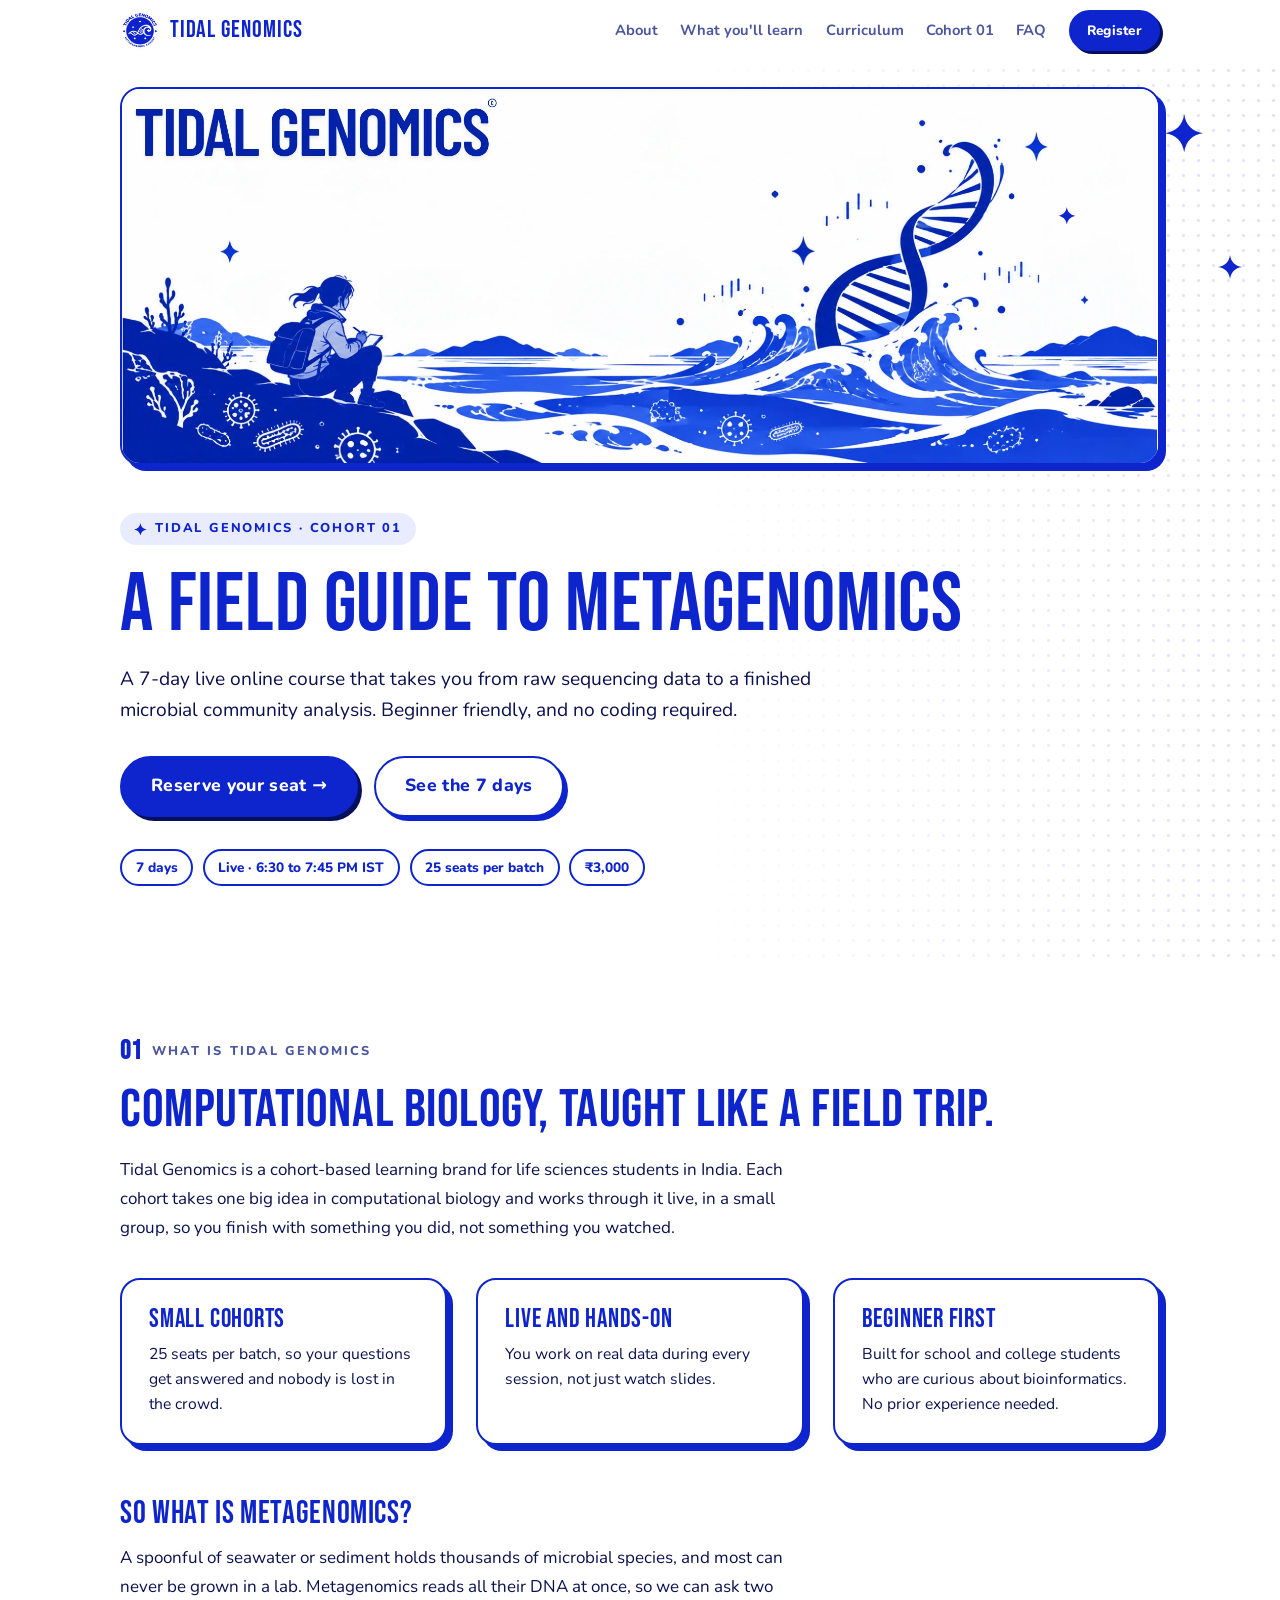
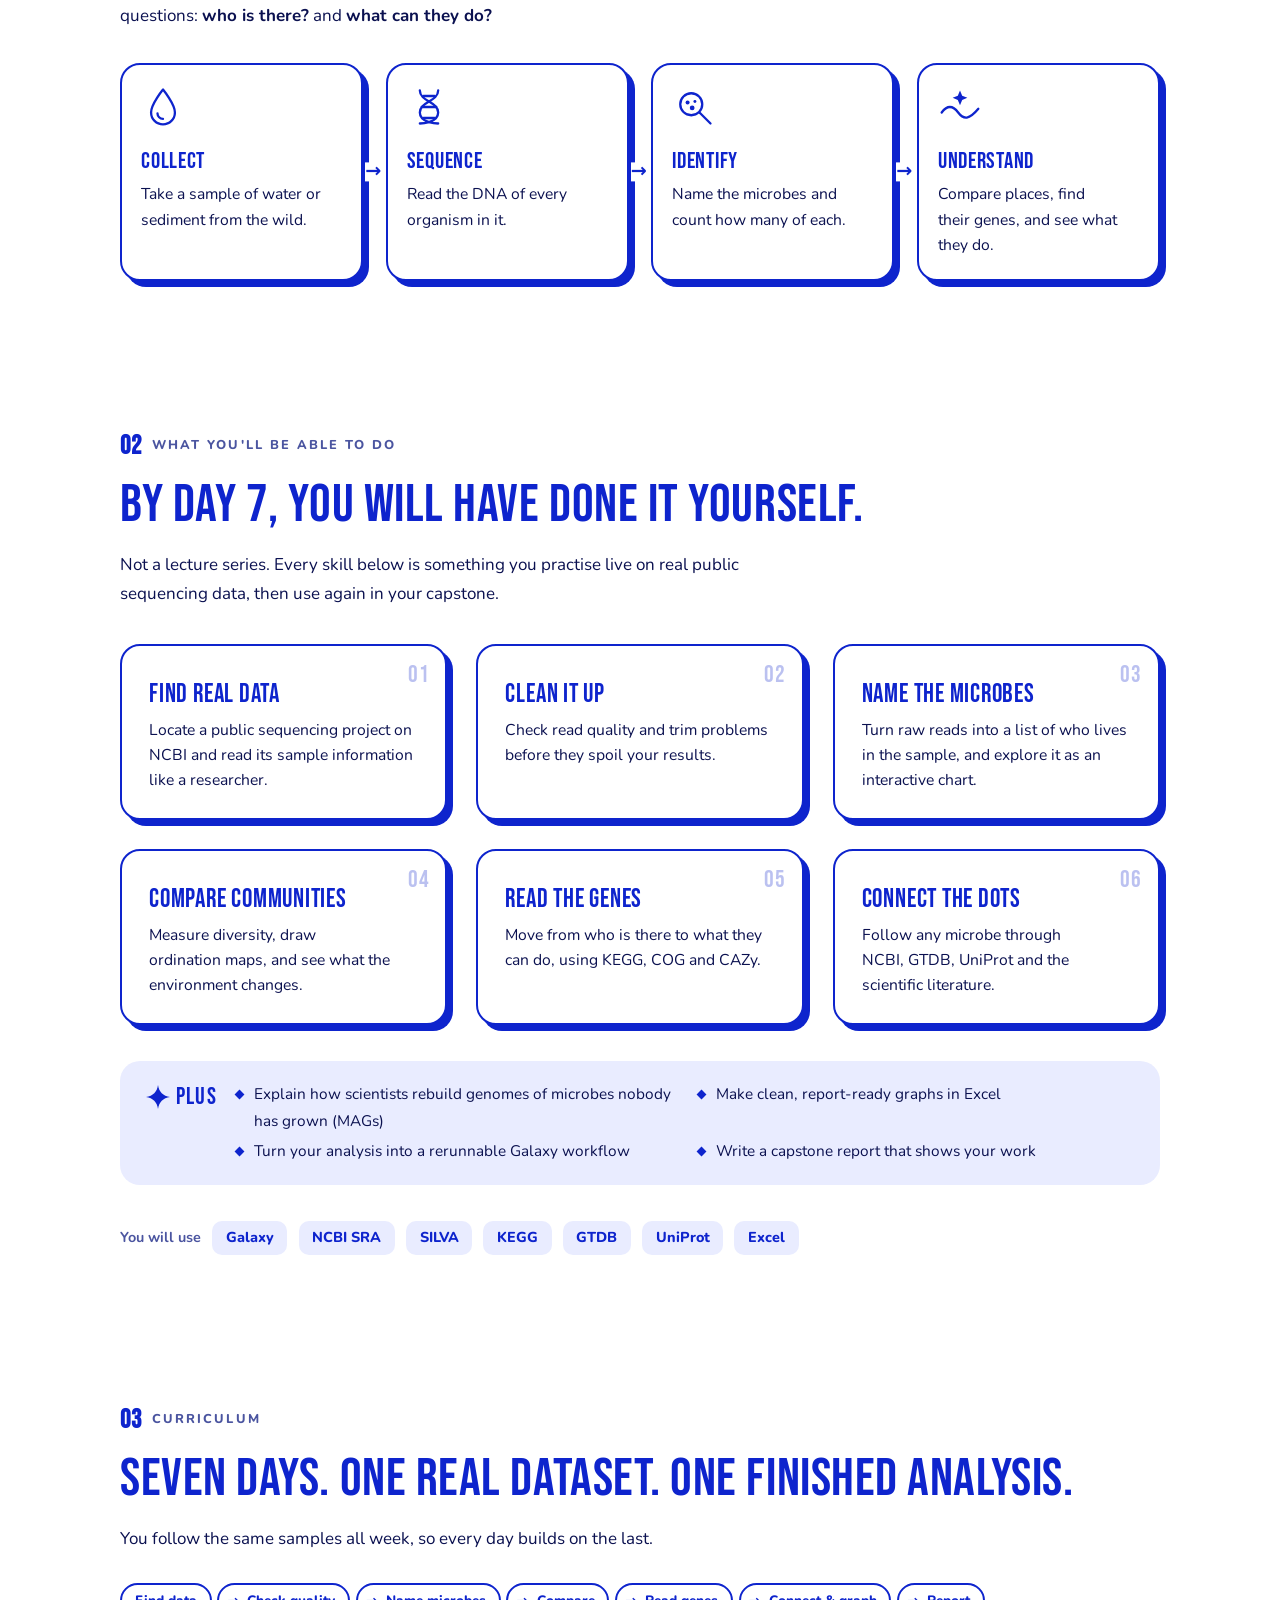
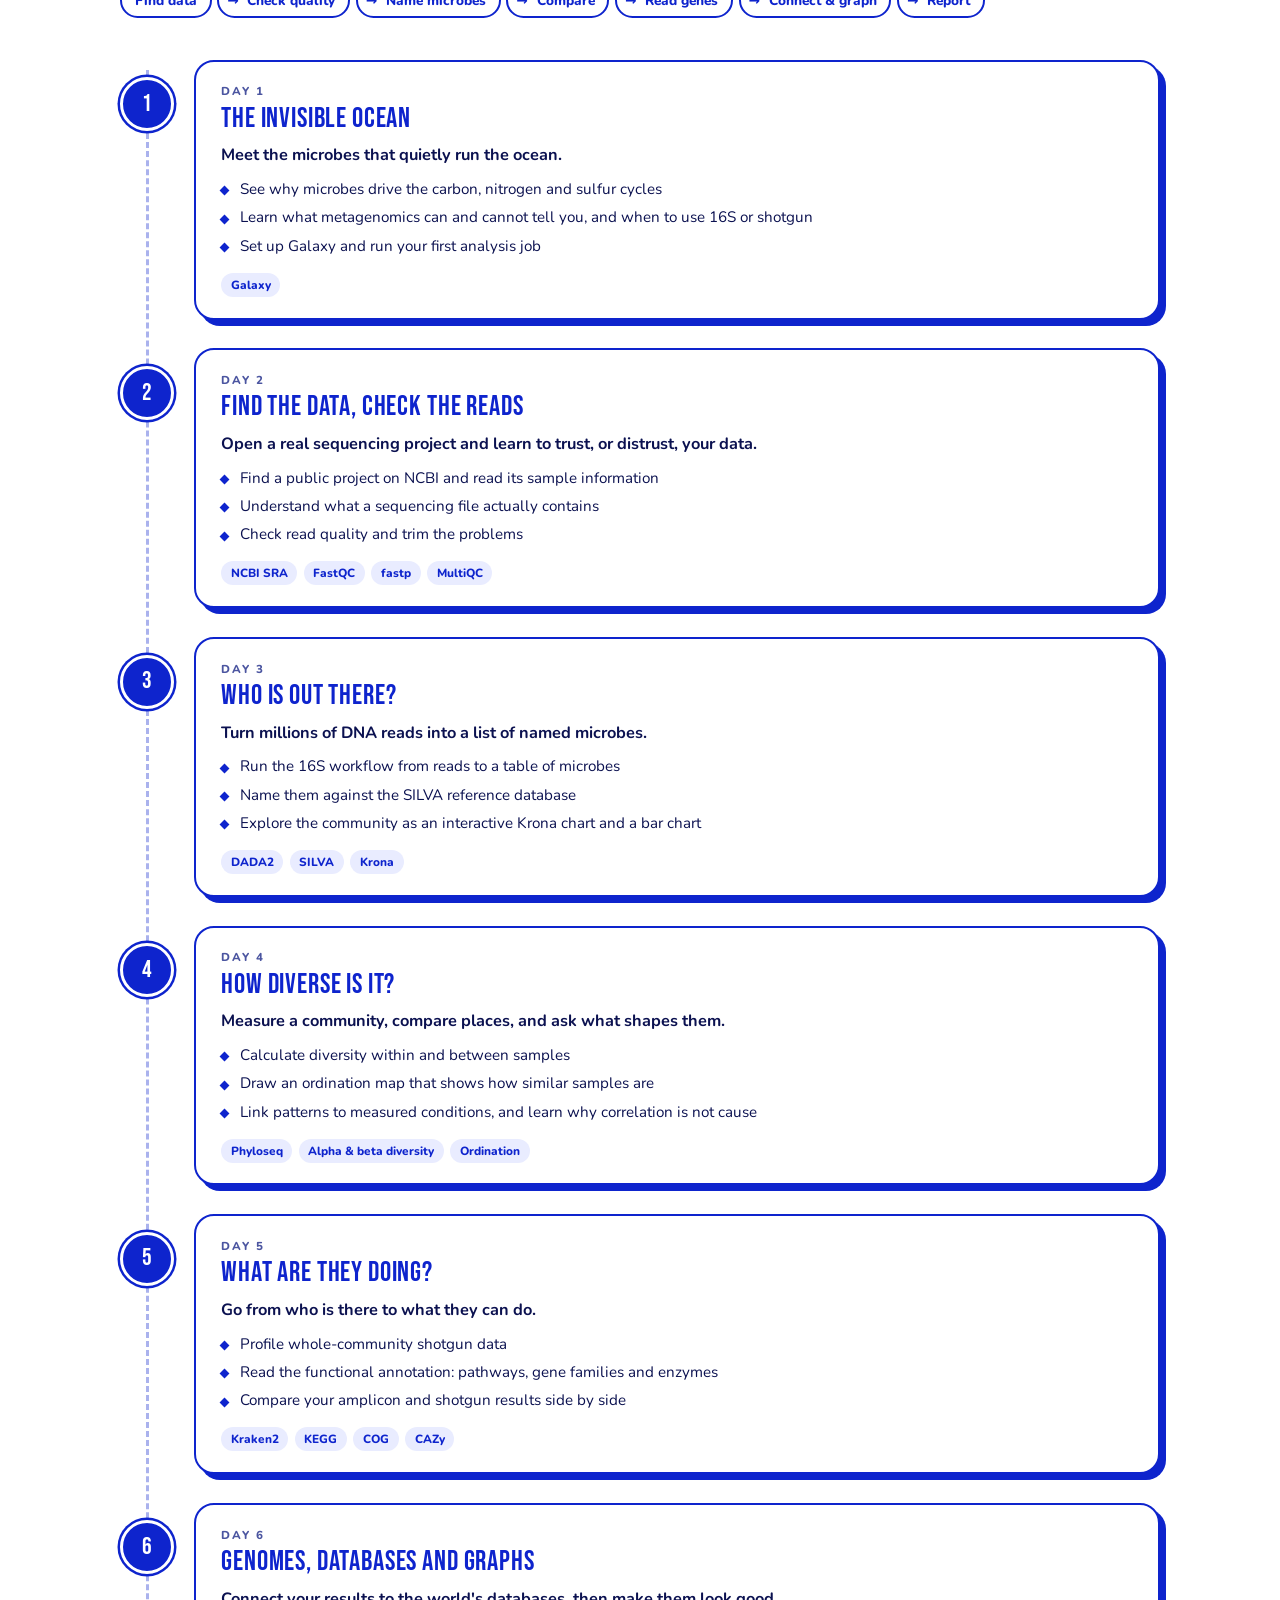
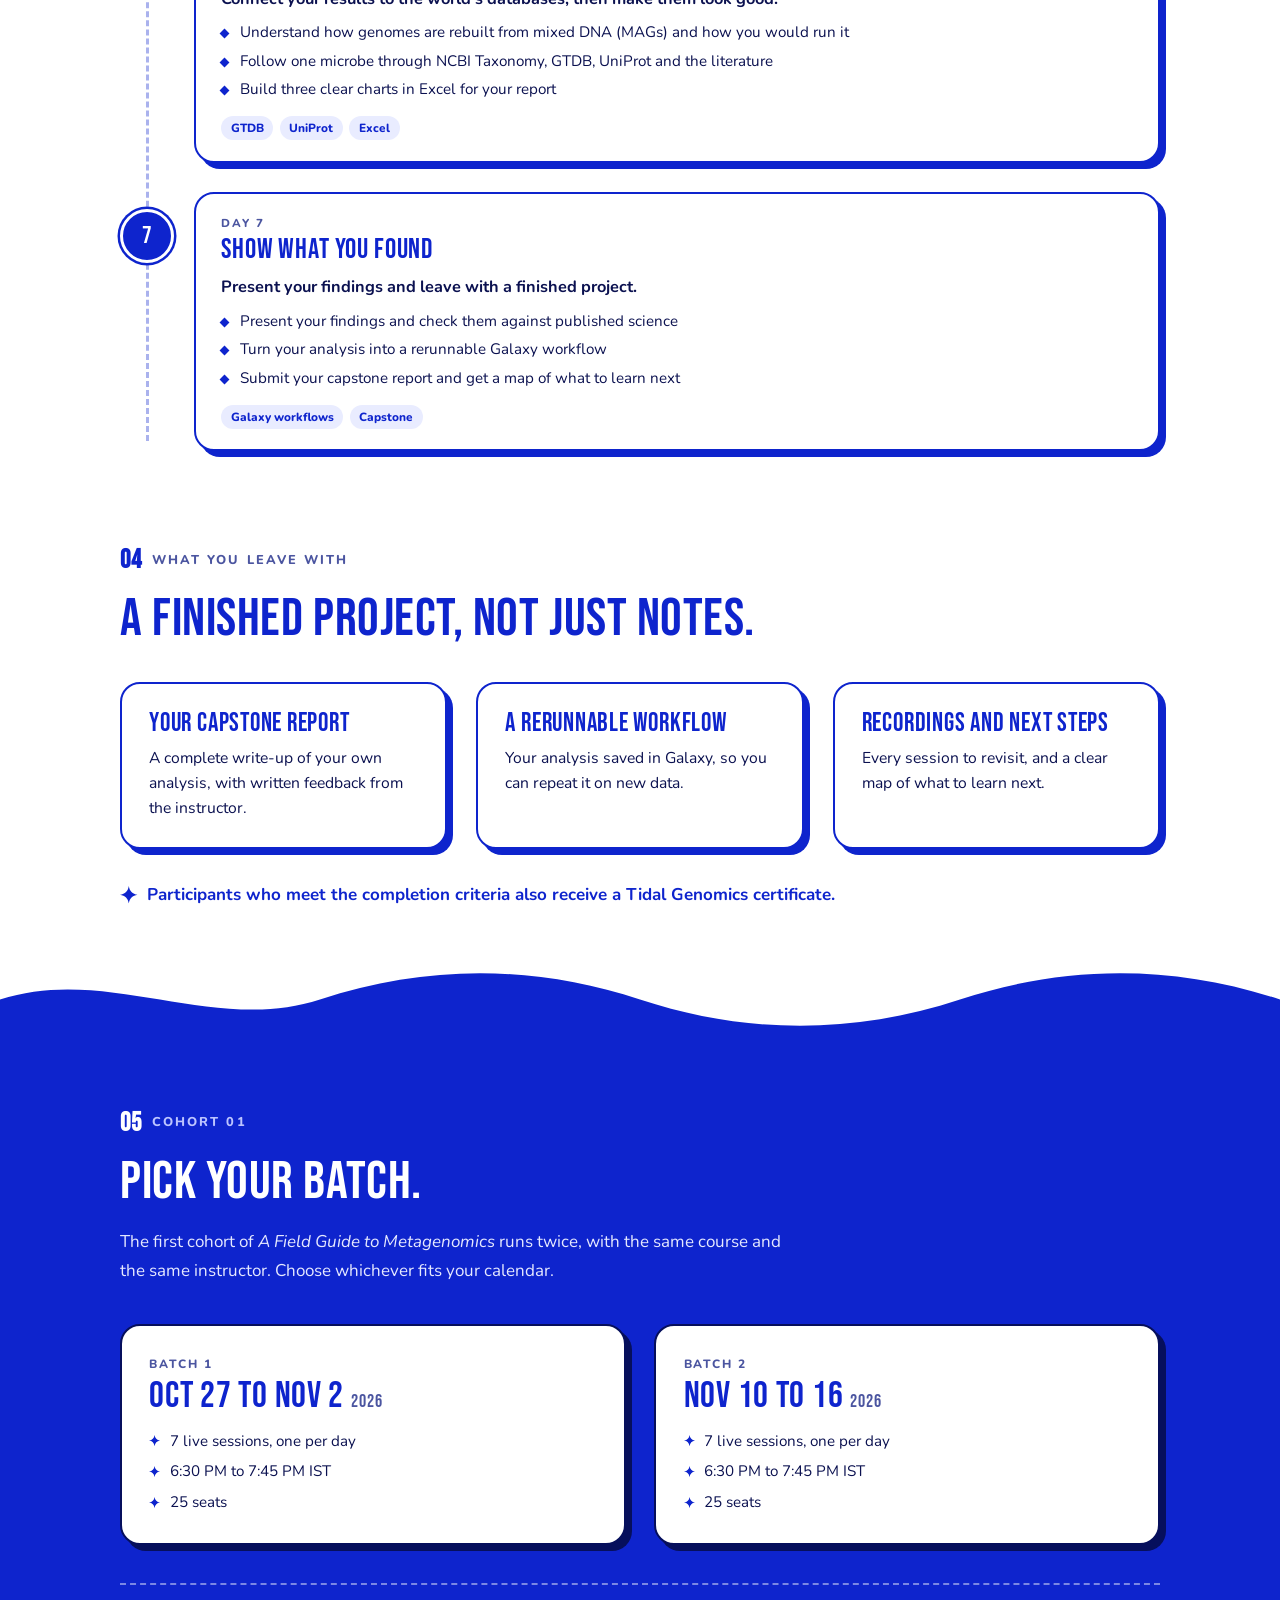
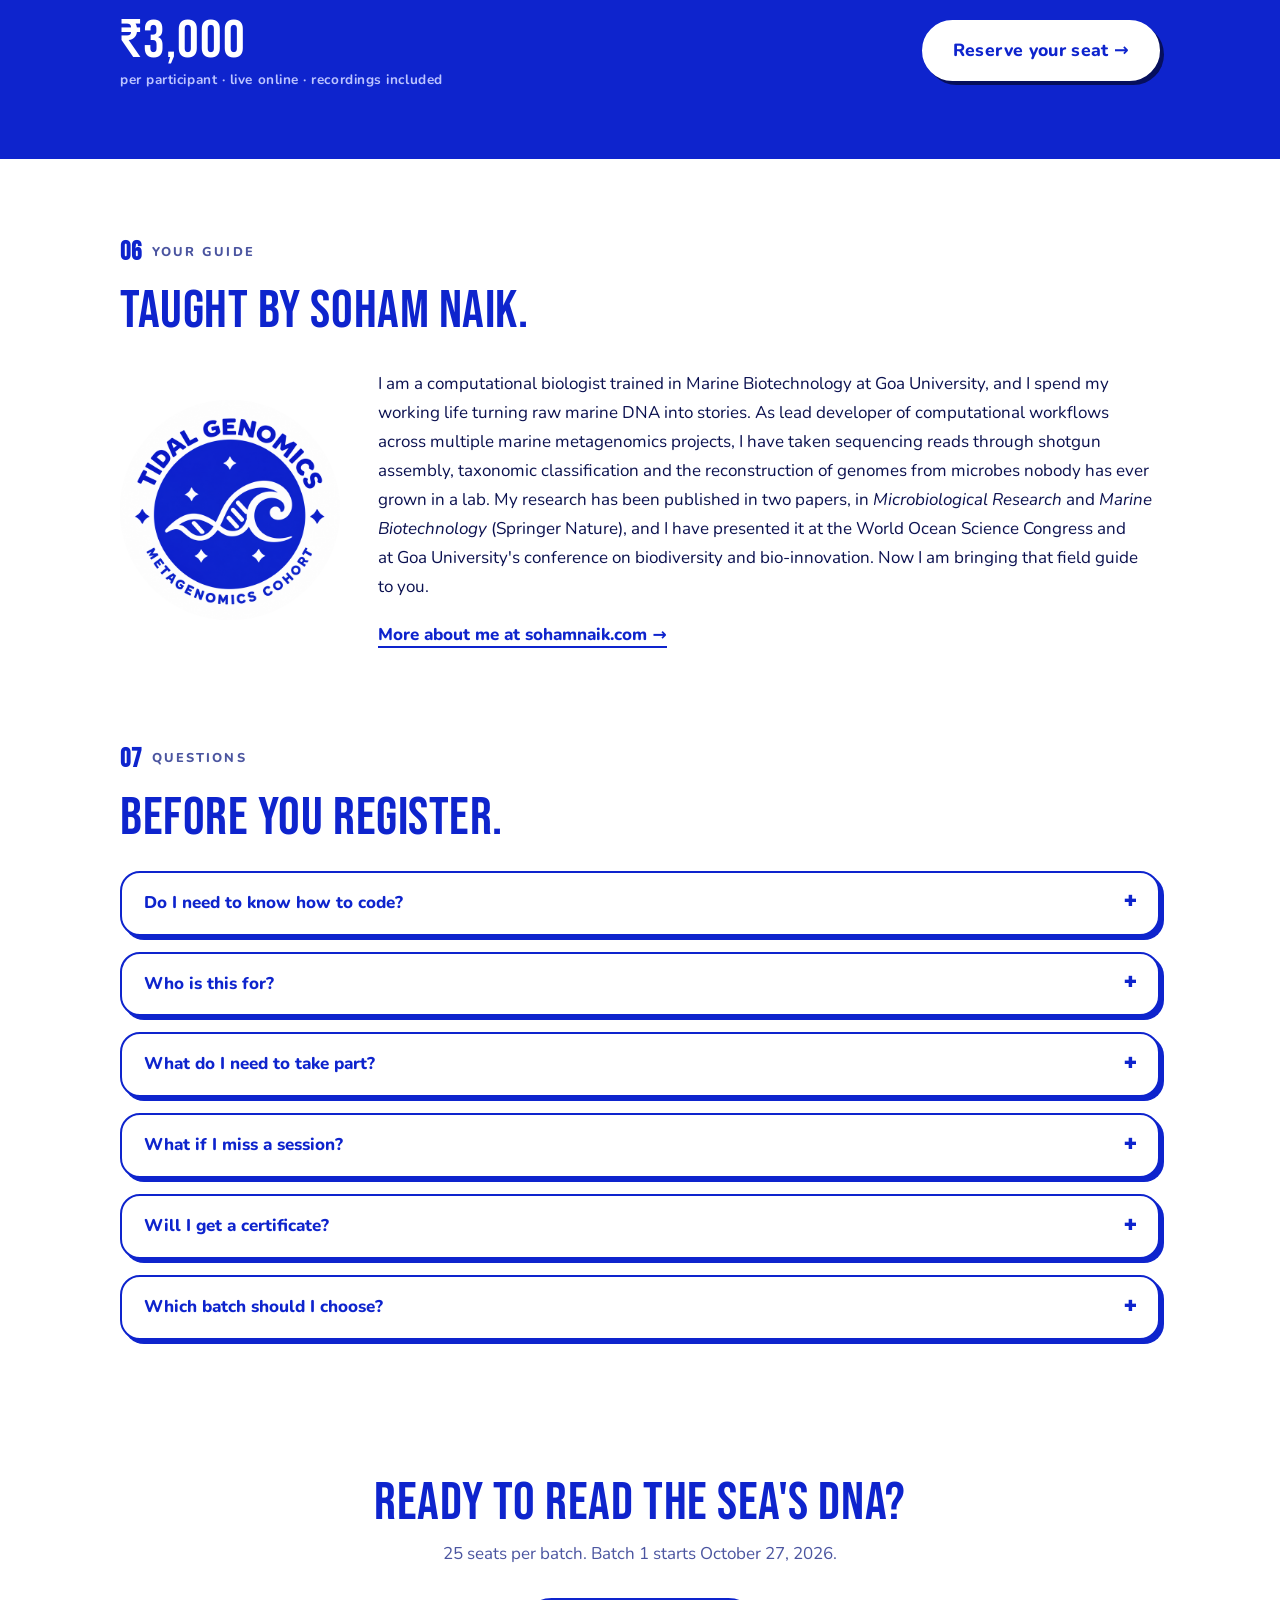
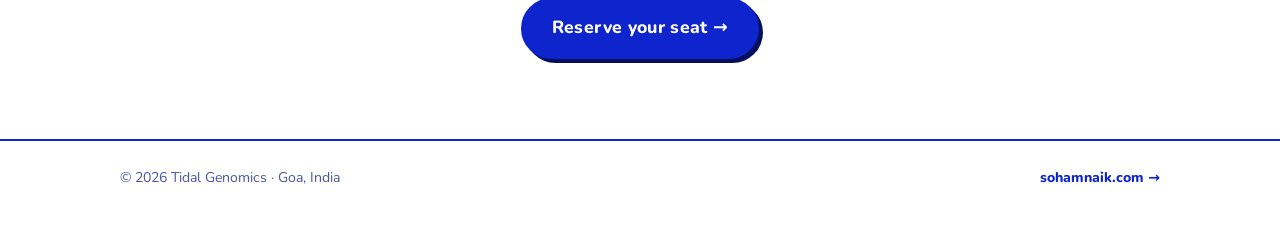
==== commit 9ba9bd0b: "Add files via upload" ====
--- a/tidalgenomics/index.html
+++ b/tidalgenomics/index.html
@@ -3,14 +3,14 @@
 <head>
     <meta charset="UTF-8">
     <meta name="viewport" content="width=device-width, initial-scale=1.0">
-    <title>Tidal Genomics — A Field Guide to Metagenomics</title>
-    <meta name="description" content="Read the DNA of an entire ecosystem in 7 live evenings. A beginner-friendly, no-coding metagenomics cohort for life sciences students in India, from raw sequencing data to a finished analysis. Batch 1 starts October 27, 2026.">
+    <title>Tidal Genomics | A Field Guide to Metagenomics</title>
+    <meta name="description" content="A Field Guide to Metagenomics by Tidal Genomics: a 7-day live online course that takes you from raw sequencing data to a finished microbial community analysis. Beginner friendly, no coding required. Batch 1 starts October 27, 2026.">
     <link rel="canonical" href="https://sohamnaik.com/tidalgenomics/">
     <link rel="icon" href="../assets/tidalgenomics/favicon.png" type="image/png">
 
     <meta property="og:type" content="website">
-    <meta property="og:title" content="Tidal Genomics — A Field Guide to Metagenomics">
-    <meta property="og:description" content="Go from raw sequencing data to a finished microbial community analysis in 7 live evenings. No coding. 25 seats per batch. Batch 1 starts October 27, 2026.">
+    <meta property="og:title" content="Tidal Genomics | A Field Guide to Metagenomics">
+    <meta property="og:description" content="A 7-day live online course that takes you from raw sequencing data to a finished microbial community analysis. No coding required. 25 seats per batch. Batch 1 starts October 27, 2026.">
     <meta property="og:url" content="https://sohamnaik.com/tidalgenomics/">
     <meta property="og:image" content="https://sohamnaik.com/assets/tidalgenomics/header.png">
     <meta name="twitter:card" content="summary_large_image">
@@ -41,7 +41,7 @@
                 <a href="#curriculum">Curriculum</a>
                 <a href="#cohort">Cohort 01</a>
                 <a href="#faq">FAQ</a>
-                <a class="btn small" href="https://forms.gle/HYsDsgvF2BGLGaqx5" target="_blank" rel="noopener">Register</a>
+                <a class="btn small" href="https://forms.gle/uAjSgJL6MWZtku8t5" target="_blank" rel="noopener">Register</a>
             </nav>
         </div>
     </header>
@@ -60,16 +60,16 @@
                 </div>
 
                 <div class="hero-copy">
-                    <span class="kicker"><svg class="spark twinkle"><use href="#spark"/></svg> A Field Guide to Metagenomics · Cohort 01</span>
-                    <h1>Read the DNA of an entire ecosystem.</h1>
-                    <p class="lede">In 7 live evenings, go from raw sequencing data of a real mangrove sediment to a finished analysis and report. In your browser, with no coding.</p>
+                    <span class="kicker"><svg class="spark twinkle"><use href="#spark"/></svg> Tidal Genomics · Cohort 01</span>
+                    <h1>A Field Guide to Metagenomics</h1>
+                    <p class="lede">A 7-day live online course that takes you from raw sequencing data to a finished microbial community analysis. Beginner friendly, and no coding required.</p>
                     <div class="hero-actions">
-                        <a class="btn big" href="https://forms.gle/HYsDsgvF2BGLGaqx5" target="_blank" rel="noopener">Reserve your seat &rarr;</a>
+                        <a class="btn big" href="https://forms.gle/uAjSgJL6MWZtku8t5" target="_blank" rel="noopener">Reserve your seat &rarr;</a>
                         <a class="btn big ghost" href="#curriculum">See the 7 days</a>
                     </div>
                     <ul class="chips" aria-label="Course at a glance">
                         <li>7 days</li>
-                        <li>Live · 6:30–7:45 PM IST</li>
+                        <li>Live · 6:30 to 7:45 PM IST</li>
                         <li>25 seats per batch</li>
                         <li>₹3,000</li>
                     </ul>
@@ -99,12 +99,12 @@
                     </div>
                     <div class="panel">
                         <h3>Beginner first</h3>
-                        <p>Built for students of biology, biotechnology, microbiology and marine science. No coding needed.</p>
+                        <p>Built for school and college students who are curious about bioinformatics. No prior experience needed.</p>
                     </div>
                 </div>
 
                 <h3 class="sub-head">So what is metagenomics?</h3>
-                <p class="intro">A spoonful of seawater or mangrove mud holds thousands of microbial species, and most can never be grown in a lab. Metagenomics reads all their DNA at once, so we can ask two questions: <strong>who is there?</strong> and <strong>what can they do?</strong></p>
+                <p class="intro">A spoonful of seawater or sediment holds thousands of microbial species, and most can never be grown in a lab. Metagenomics reads all their DNA at once, so we can ask two questions: <strong>who is there?</strong> and <strong>what can they do?</strong></p>
 
                 <ol class="steps4">
                     <li class="panel">
@@ -136,7 +136,7 @@
             <div class="wrap reveal">
                 <div class="chapter-tag"><span class="num">02</span> What you'll be able to do</div>
                 <h2>By Day 7, you will have done it yourself.</h2>
-                <p class="intro">Not a lecture series. Each skill below is something you practise live, on real public sequencing data from a Goa estuary mangrove, and then use again in your capstone.</p>
+                <p class="intro">Not a lecture series. Every skill below is something you practise live on real public sequencing data, then use again in your capstone.</p>
 
                 <div class="grid-3 skills">
                     <div class="panel">
@@ -199,7 +199,7 @@
             <div class="wrap reveal">
                 <div class="chapter-tag"><span class="num">03</span> Curriculum</div>
                 <h2>Seven days. One real dataset. One finished analysis.</h2>
-                <p class="intro">You follow the same samples all week, so every day builds on the last. Each day is a 75-minute live session.</p>
+                <p class="intro">You follow the same samples all week, so every day builds on the last.</p>
 
                 <ol class="pipeline" aria-label="The week as a pipeline">
                     <li>Find data</li>
@@ -217,7 +217,7 @@
                         <div class="panel">
                             <div class="when">Day 1</div>
                             <h3>The Invisible Ocean</h3>
-                            <p class="hook">Meet the microbes that quietly run the sea and the mangroves.</p>
+                            <p class="hook">Meet the microbes that quietly run the ocean.</p>
                             <ul class="does">
                                 <li>See why microbes drive the carbon, nitrogen and sulfur cycles</li>
                                 <li>Learn what metagenomics can and cannot tell you, and when to use 16S or shotgun</li>
@@ -303,7 +303,7 @@
                             <h3>Show What You Found</h3>
                             <p class="hook">Present your findings and leave with a finished project.</p>
                             <ul class="does">
-                                <li>Present your pod's results and check them against published science</li>
+                                <li>Present your findings and check them against published science</li>
                                 <li>Turn your analysis into a rerunnable Galaxy workflow</li>
                                 <li>Submit your capstone report and get a map of what to learn next</li>
                             </ul>
@@ -311,34 +311,6 @@
                         </div>
                     </li>
                 </ol>
-
-                <h3 class="sub-head">How every session runs</h3>
-                <div class="rhythm" role="img" aria-label="A 75-minute session: 15 minutes of concept, 35 minutes of guided hands-on, 15 minutes in pods, 10 minutes of wrap-up">
-                    <div class="seg s1" style="flex:15"><b>15</b><span>Concept</span></div>
-                    <div class="seg s2" style="flex:35"><b>35</b><span>Guided hands-on</span></div>
-                    <div class="seg s3" style="flex:15"><b>15</b><span>Pod time</span></div>
-                    <div class="seg s4" style="flex:10"><b>10</b><span>Wrap</span></div>
-                </div>
-                <p class="rhythm-note">minutes, every day</p>
-
-                <div class="grid-2 support">
-                    <div class="panel">
-                        <h3>Pods of five</h3>
-                        <p>You work in a small pod all week, so you always have people to compare notes with, and a pod lead to ask first.</p>
-                    </div>
-                    <div class="panel">
-                        <h3>Check-ins after every step</h3>
-                        <p>A quick check-in after each step shows the instructor who needs help, in real time.</p>
-                    </div>
-                    <div class="panel">
-                        <h3>Never lose the thread</h3>
-                        <p>If a job runs slowly or you fall behind, finished results are ready to import, so you can keep going.</p>
-                    </div>
-                    <div class="panel">
-                        <h3>Recordings and support</h3>
-                        <p>Every session is recorded, and a support chat stays open all week.</p>
-                    </div>
-                </div>
             </div>
         </section>
 
@@ -379,19 +351,19 @@
                     <div class="batch-grid">
                         <div class="batch">
                             <div class="label">Batch 1</div>
-                            <div class="dates">Oct 27 – Nov 2 <small>2026</small></div>
+                            <div class="dates"><span class="nw">Oct 27 to Nov 2</span> <small>2026</small></div>
                             <ul>
                                 <li><svg class="spark"><use href="#spark"/></svg> 7 live sessions, one per day</li>
-                                <li><svg class="spark"><use href="#spark"/></svg> 6:30 PM – 7:45 PM IST</li>
+                                <li><svg class="spark"><use href="#spark"/></svg> 6:30 PM to 7:45 PM IST</li>
                                 <li><svg class="spark"><use href="#spark"/></svg> 25 seats</li>
                             </ul>
                         </div>
                         <div class="batch">
                             <div class="label">Batch 2</div>
-                            <div class="dates">Nov 10 – 16 <small>2026</small></div>
+                            <div class="dates"><span class="nw">Nov 10 to 16</span> <small>2026</small></div>
                             <ul>
                                 <li><svg class="spark"><use href="#spark"/></svg> 7 live sessions, one per day</li>
-                                <li><svg class="spark"><use href="#spark"/></svg> 6:30 PM – 7:45 PM IST</li>
+                                <li><svg class="spark"><use href="#spark"/></svg> 6:30 PM to 7:45 PM IST</li>
                                 <li><svg class="spark"><use href="#spark"/></svg> 25 seats</li>
                             </ul>
                         </div>
@@ -399,7 +371,7 @@
 
                     <div class="price-row">
                         <div class="price">₹3,000<small>per participant · live online · recordings included</small></div>
-                        <a class="btn big" href="https://forms.gle/HYsDsgvF2BGLGaqx5" target="_blank" rel="noopener">Reserve your seat &rarr;</a>
+                        <a class="btn big" href="https://forms.gle/uAjSgJL6MWZtku8t5" target="_blank" rel="noopener">Reserve your seat &rarr;</a>
                     </div>
                 </div>
             </div>
@@ -415,12 +387,7 @@
                         <img src="../assets/tidalgenomics/logo.png" alt="Tidal Genomics Metagenomics Cohort badge" width="220" height="220" loading="lazy">
                     </div>
                     <div>
-                        <p>I am a computational biologist with an M.Sc. in Marine Biotechnology from Goa University. I have been the lead developer of computational workflows across multiple marine metagenomics projects, covering shotgun metagenomic assembly, taxonomic classification and metagenome-assembled genome reconstruction.</p>
-                        <ul>
-                            <li><svg class="spark"><use href="#spark"/></svg> <span>Two published papers, in <em>Microbiological Research</em> and <em>Marine Biotechnology</em> (Springer Nature)</span></li>
-                            <li><svg class="spark"><use href="#spark"/></svg> <span>A poster at the World Ocean Science Congress</span></li>
-                            <li><svg class="spark"><use href="#spark"/></svg> <span>An oral presentation at Goa University's conference on biodiversity and bio-innovation</span></li>
-                        </ul>
+                        <p>I am a computational biologist trained in Marine Biotechnology at Goa University, and I spend my working life turning raw marine DNA into stories. As lead developer of computational workflows across multiple marine metagenomics projects, I have taken sequencing reads through shotgun assembly, taxonomic classification and the reconstruction of genomes from microbes nobody has ever grown in a lab. My research has been published in two papers, in <em>Microbiological Research</em> and <em>Marine Biotechnology</em> (Springer Nature), and I have presented it at the World Ocean Science Congress and at Goa University's conference on biodiversity and bio-innovation. Now I am bringing that field guide to you.</p>
                         <p style="margin-top:1.2rem"><a class="text-link" href="../index.html">More about me at sohamnaik.com &rarr;</a></p>
                     </div>
                 </div>
@@ -439,7 +406,7 @@
                     </details>
                     <details>
                         <summary>Who is this for?</summary>
-                        <p>Students and early-career researchers in biology, biotechnology, microbiology, marine science and related fields, who are curious about computational biology and have not done it before.</p>
+                        <p>If you are curious about how biology meets data, you belong here. The course welcomes Class 11 and 12 students exploring bioinformatics, undergraduate and postgraduate students from any life sciences background, and anyone who wants to learn bioinformatics from the ground up. No prior knowledge is needed, only curiosity and a willingness to try.</p>
                     </details>
                     <details>
                         <summary>What do I need to take part?</summary>
@@ -455,7 +422,7 @@
                     </details>
                     <details>
                         <summary>Which batch should I choose?</summary>
-                        <p>Both batches teach the same course with the same instructor, so pick whichever dates suit you. Seats are limited to 25 per batch.</p>
+                        <p>Both batches teach the same course with the same instructor, so pick whichever dates suit you. Seats are limited to 25 per batch. <a class="text-link" href="https://forms.gle/uAjSgJL6MWZtku8t5" target="_blank" rel="noopener">Register here</a>.</p>
                     </details>
                 </div>
             </div>
@@ -466,7 +433,7 @@
             <div class="wrap reveal">
                 <h2>Ready to read the sea's DNA?</h2>
                 <p>25 seats per batch. Batch 1 starts October 27, 2026.</p>
-                <a class="btn big" href="https://forms.gle/HYsDsgvF2BGLGaqx5" target="_blank" rel="noopener">Reserve your seat &rarr;</a>
+                <a class="btn big" href="https://forms.gle/uAjSgJL6MWZtku8t5" target="_blank" rel="noopener">Reserve your seat &rarr;</a>
             </div>
         </section>
 
--- a/tidalgenomics/tidal.css
+++ b/tidalgenomics/tidal.css
@@ -109,7 +109,7 @@
     box-shadow: var(--shadow); overflow: hidden; background: #fff;
 }
 .banner img { width: 100%; height: auto; }
-.hero-copy { position: relative; max-width: 720px; margin-top: 3rem; }
+.hero-copy { position: relative; margin-top: 3rem; }
 .kicker {
     display: inline-flex; align-items: center; gap: .5rem;
     font-weight: 800; font-size: .8rem; letter-spacing: .14em; text-transform: uppercase;
@@ -310,17 +310,6 @@
     padding: .12rem .6rem; border-radius: 999px;
 }
 
-.rhythm { display: flex; gap: 4px; margin-top: .6rem; border: 2.5px solid var(--blue); border-radius: var(--radius); overflow: hidden; background: var(--blue); box-shadow: var(--shadow); }
-.seg { display: flex; flex-direction: column; justify-content: center; padding: .9rem .6rem; text-align: center; min-width: 0; }
-.seg b { font-family: var(--display); font-weight: 400; font-size: 1.9rem; line-height: 1; letter-spacing: .03em; }
-.seg span { font-size: .78rem; font-weight: 800; line-height: 1.2; }
-.s1 { background: var(--blue-soft); color: var(--blue); }
-.s2 { background: var(--blue); color: #fff; }
-.s3 { background: #fff; color: var(--blue); }
-.s4 { background: var(--blue-soft); color: var(--blue); }
-.rhythm-note { text-align: right; font-size: .8rem; color: var(--muted); font-weight: 700; margin-top: .6rem; }
-.support { margin-top: 1.6rem; }
-
 .cert-line {
     display: flex; gap: .6rem; align-items: center; margin-top: 2rem;
     font-weight: 700; color: var(--blue);
@@ -342,6 +331,15 @@
 }
 .faq details[open] summary::after { content: "\2212"; }
 .faq details p { padding-bottom: 1.1rem; font-size: .98rem; }
+
+/* ---------- Line-break control ---------- */
+h1, h2, h3, summary { text-wrap: balance; }
+p, li { text-wrap: pretty; }
+.nw, .chips li, .mini-tools span, .tools .tool, .pipeline li, .btn, .skill-n, .brand span { white-space: nowrap; }
+.price { white-space: nowrap; }
+.price small { white-space: normal; }
+.hero-copy .lede { max-width: 40em; }
+.kicker { text-wrap: balance; }
 
 /* ---------- Reveal on scroll ---------- */
 .js .reveal { opacity: 0; transform: translateY(18px); transition: opacity .6s ease, transform .6s ease; }
@@ -369,9 +367,6 @@
     .steps4 .panel::after { content: "\2193"; right: auto; left: 50%; top: auto; bottom: -1.3rem; transform: translateX(-50%); }
     .steps4 .panel:nth-child(2)::after { content: "\2193"; }
     .sub-head { font-size: 1.7rem; margin-top: 2.6rem; }
-    .seg { padding: .7rem .2rem; }
-    .seg b { font-size: 1.5rem; }
-    .seg span { font-size: .68rem; }
     .plus-label { width: 100%; }
     .wrap { width: min(1040px, 100% - 2rem); }
     .nav-links a:not(.btn) { display: none; }
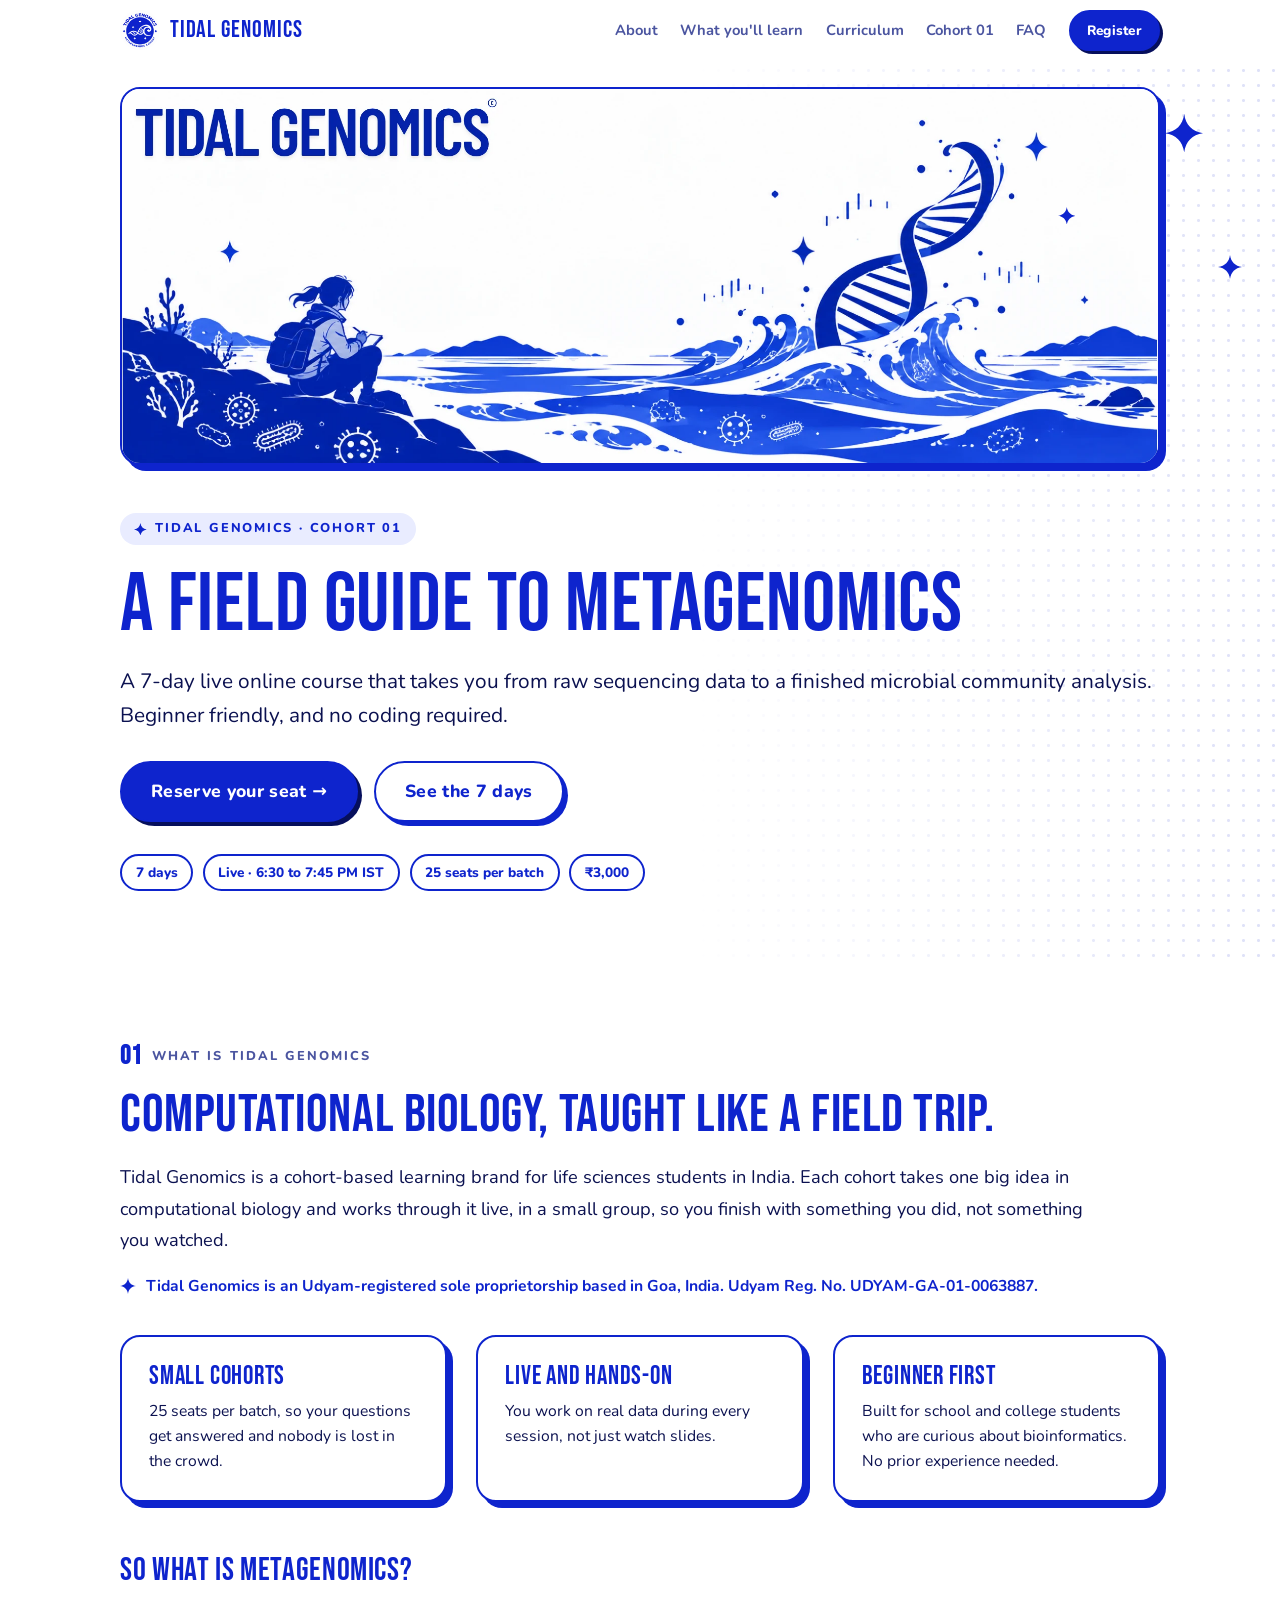
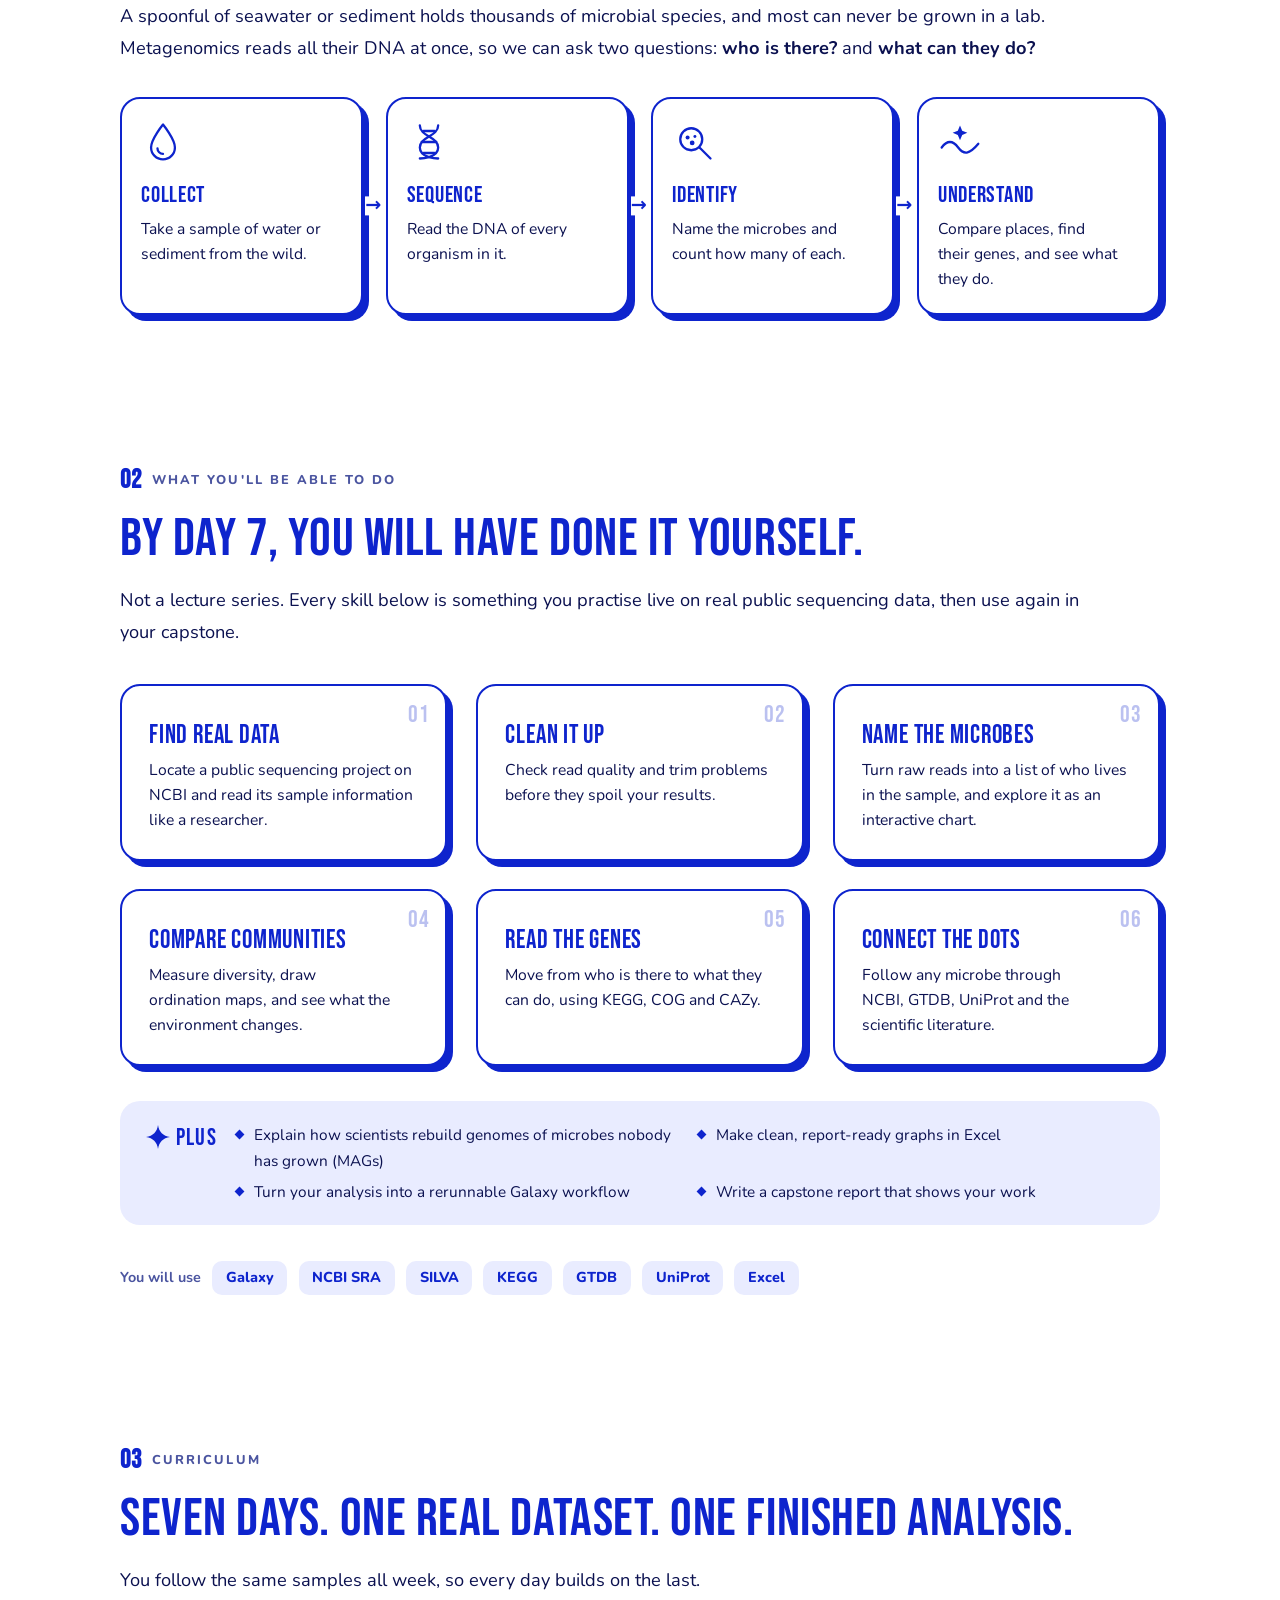
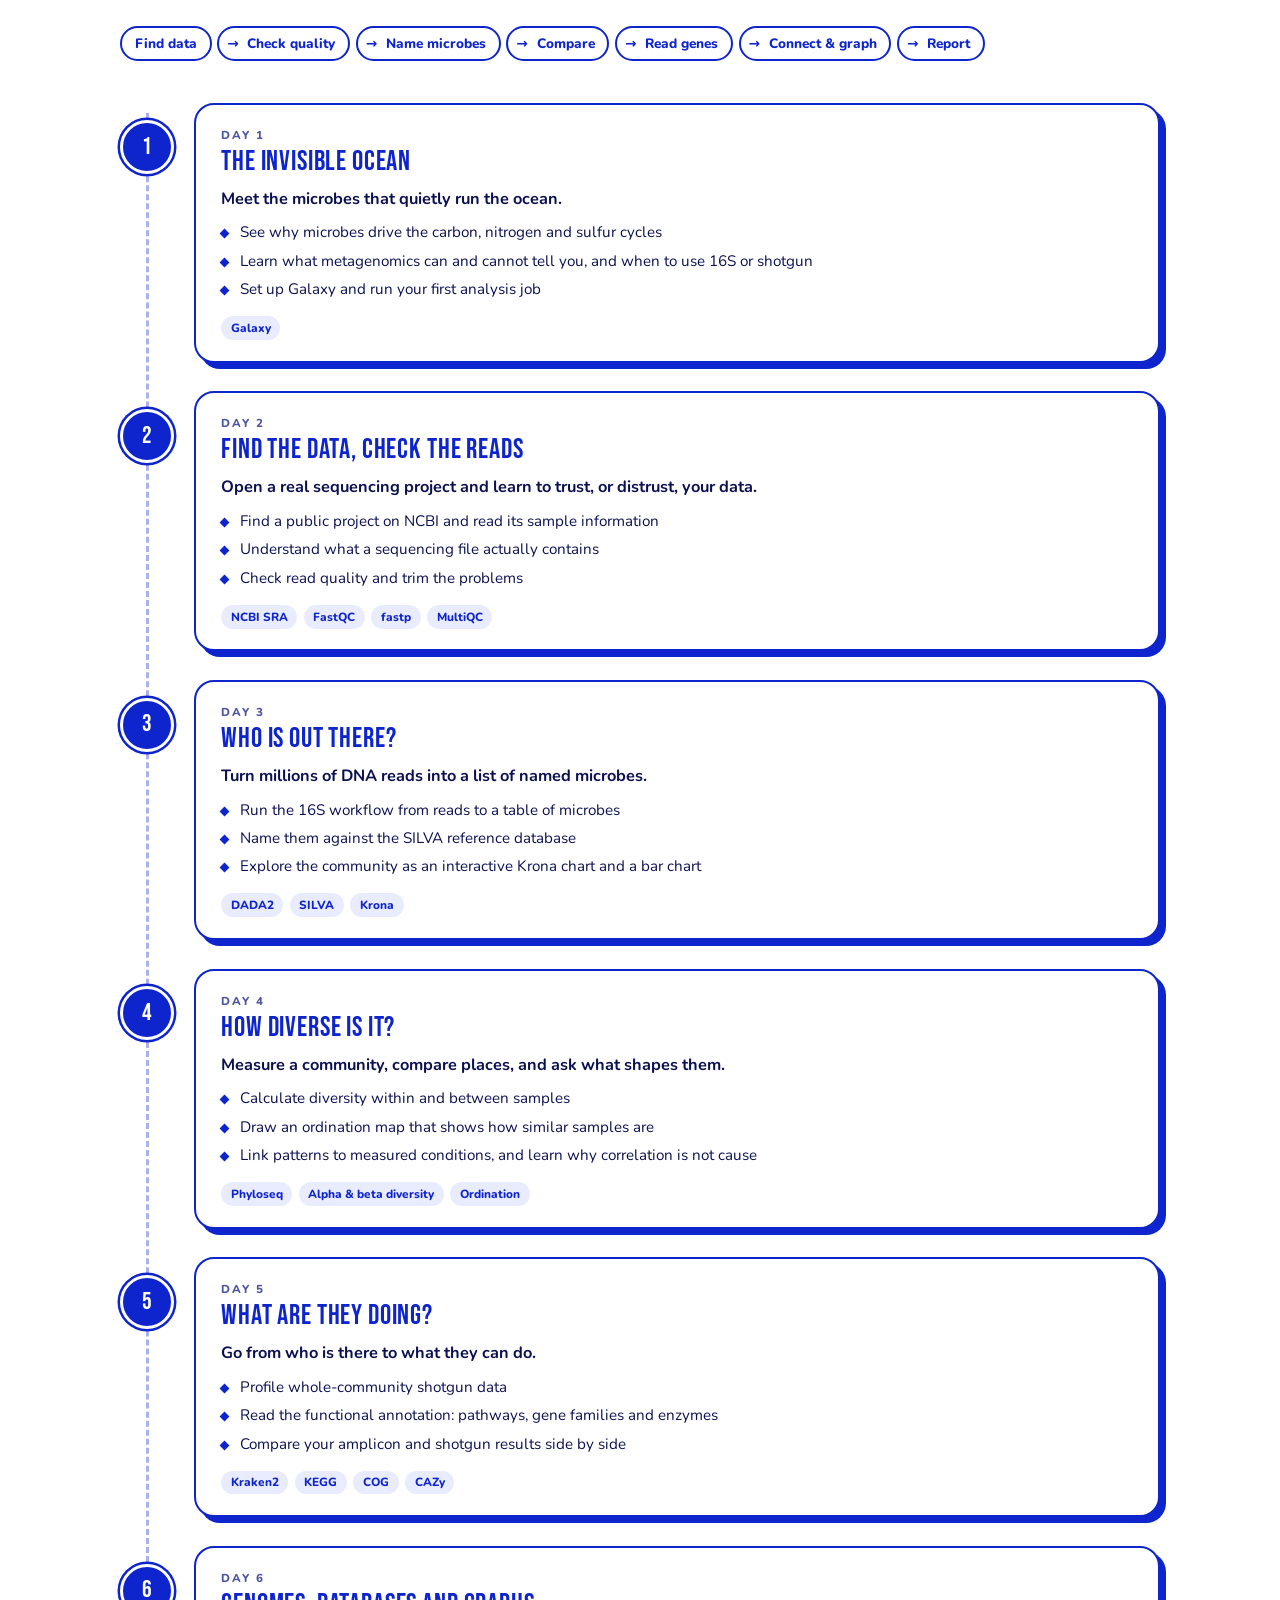
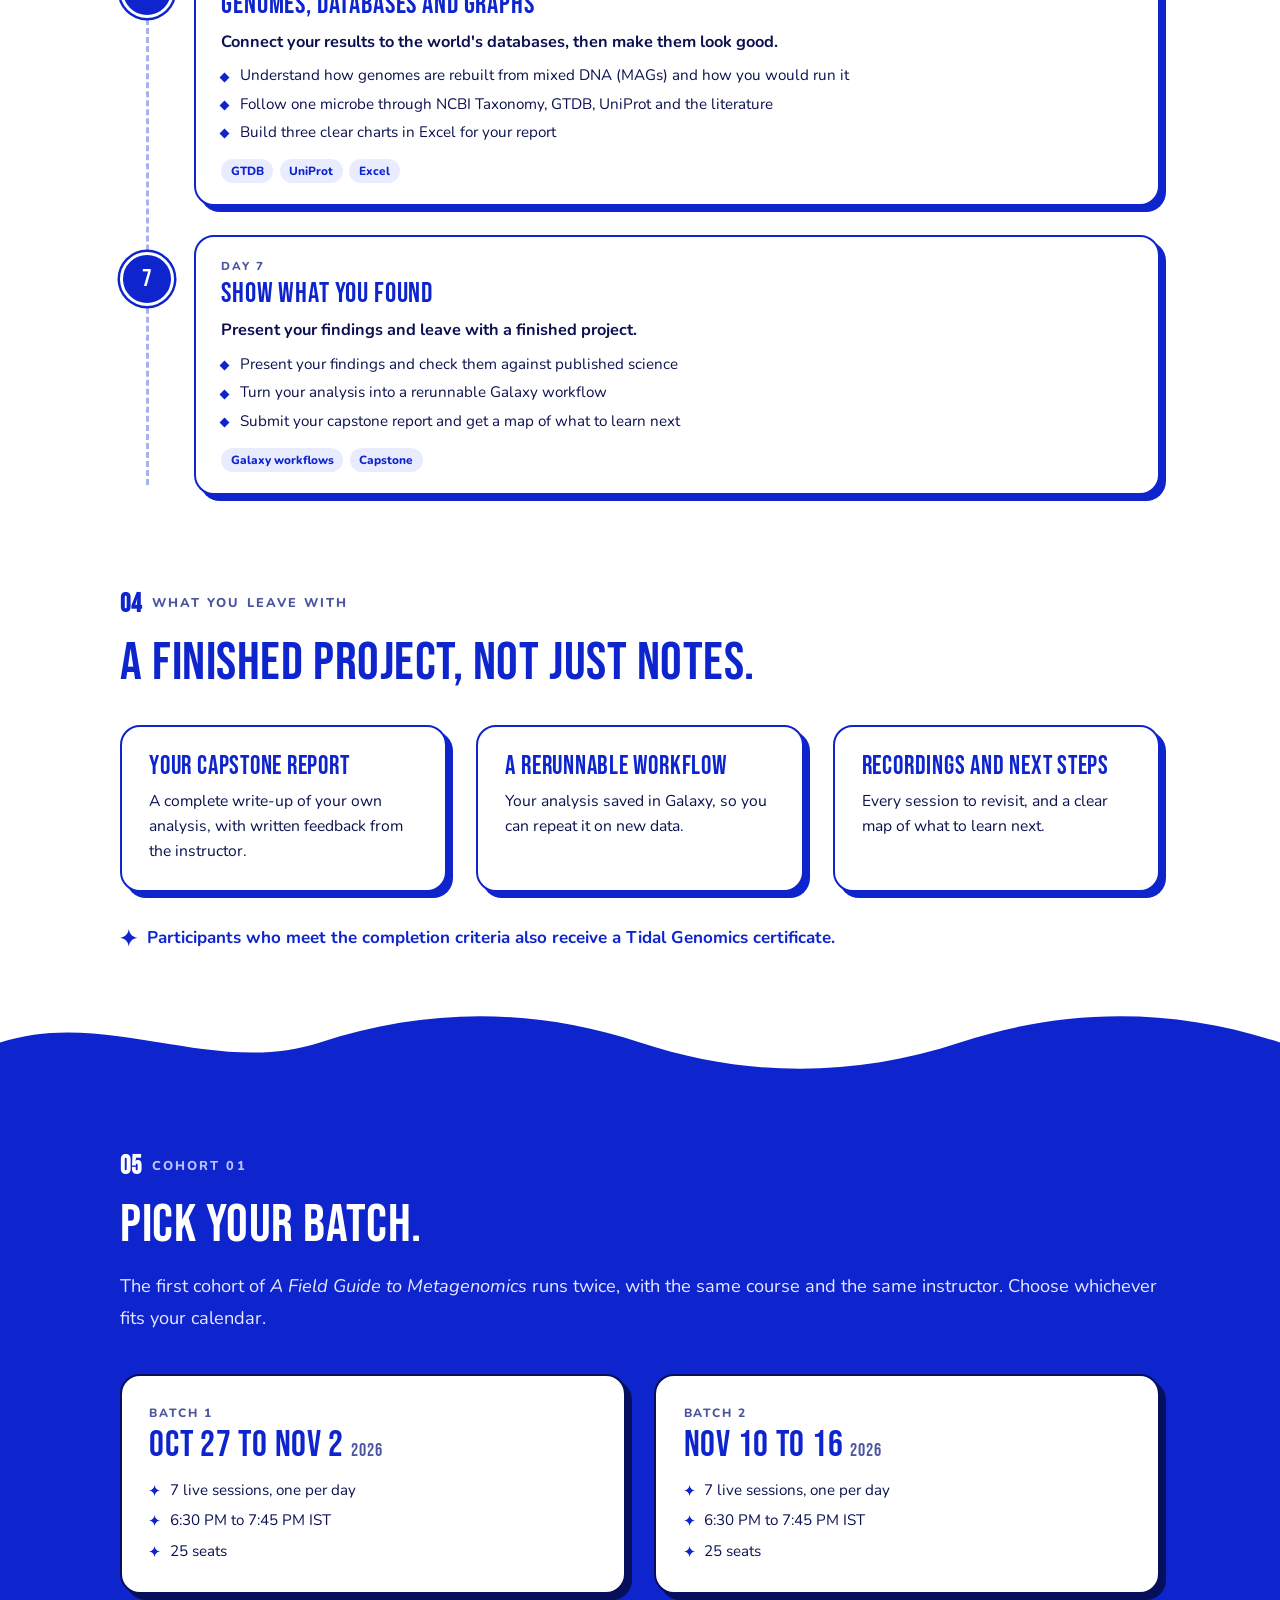
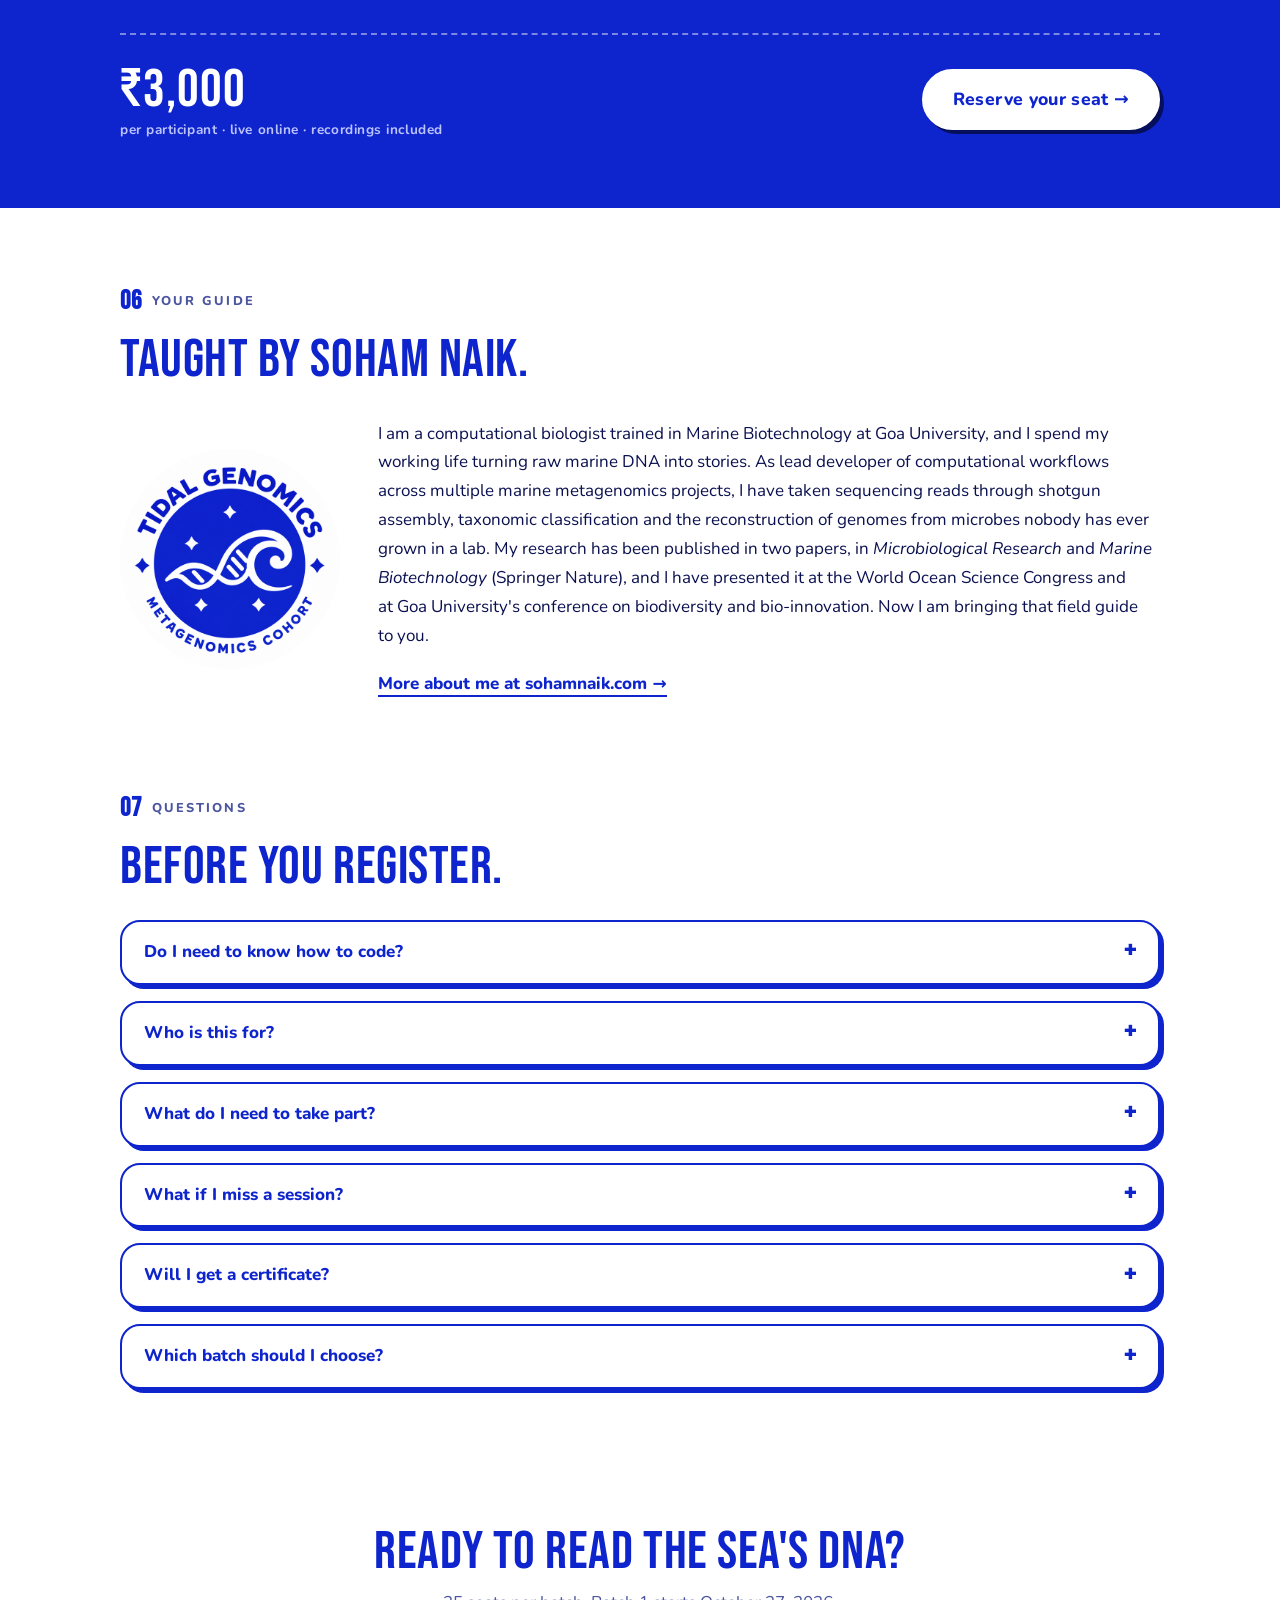
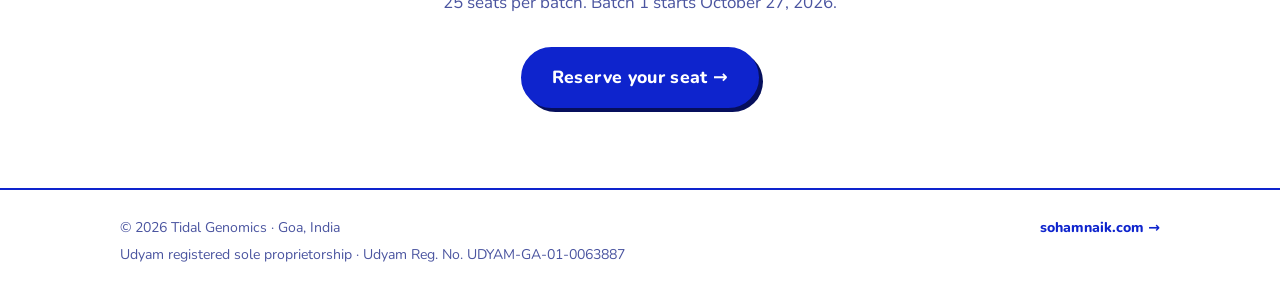
==== commit df2b47e0: "Add files via upload" ====
--- a/tidalgenomics/index.html
+++ b/tidalgenomics/index.html
@@ -88,6 +88,8 @@
                 <h2>Computational biology, taught like a field trip.</h2>
                 <p class="intro">Tidal Genomics is a cohort-based learning brand for life sciences students in India. Each cohort takes one big idea in computational biology and works through it live, in a small group, so you finish with something you did, not something you watched.</p>
 
+                <p class="udyam-line"><svg class="spark"><use href="#spark"/></svg> <span>Tidal Genomics is an Udyam-registered sole proprietorship based in Goa, India. <span class="nw">Udyam Reg. No. UDYAM-GA-01-0063887</span>.</span></p>
+
                 <div class="grid-3">
                     <div class="panel">
                         <h3>Small cohorts</h3>
@@ -104,7 +106,7 @@
                 </div>
 
                 <h3 class="sub-head">So what is metagenomics?</h3>
-                <p class="intro">A spoonful of seawater or sediment holds thousands of microbial species, and most can never be grown in a lab. Metagenomics reads all their DNA at once, so we can ask two questions: <strong>who is there?</strong> and <strong>what can they do?</strong></p>
+                <p class="intro">A spoonful of seawater or sediment holds thousands of microbial species, and most can never be grown in a lab. Metagenomics reads all their DNA at once, so we can ask two questions: <strong class="nw">who is there?</strong> and <strong class="nw">what can they do?</strong></p>
 
                 <ol class="steps4">
                     <li class="panel">
@@ -441,7 +443,10 @@
 
     <footer class="footer">
         <div class="wrap footer-inner">
-            <span>&copy; 2026 Tidal Genomics · Goa, India</span>
+            <div class="footer-legal">
+                <span>&copy; 2026 Tidal Genomics · Goa, India</span>
+                <span>Udyam registered sole proprietorship · <span class="nw">Udyam Reg. No. UDYAM-GA-01-0063887</span></span>
+            </div>
             <a href="../index.html">sohamnaik.com &rarr;</a>
         </div>
     </footer>
--- a/tidalgenomics/tidal.css
+++ b/tidalgenomics/tidal.css
@@ -121,7 +121,7 @@
     font-size: clamp(2.8rem, 8vw, 5.2rem); line-height: .98; letter-spacing: .01em;
     color: var(--blue); margin-bottom: 1.1rem;
 }
-.lede { font-size: 1.2rem; line-height: 1.65; color: var(--ink); max-width: 38em; }
+.lede { font-size: 1.3rem; line-height: 1.65; color: var(--ink); }
 .hero-actions { display: flex; flex-wrap: wrap; gap: 1rem; margin-top: 1.8rem; }
 .chips { display: flex; flex-wrap: wrap; gap: .6rem; margin-top: 2rem; list-style: none; }
 .chips li {
@@ -150,7 +150,7 @@
     color: var(--blue); margin-bottom: 1.2rem;
 }
 .chapter p + p { margin-top: 1rem; }
-.chapter .intro { max-width: 40em; }
+.chapter .intro { font-size: 1.14rem; line-height: 1.75; }
 
 .panel {
     background: #fff; border: 2.5px solid var(--blue); border-radius: var(--radius);
@@ -332,13 +332,20 @@
 .faq details[open] summary::after { content: "\2212"; }
 .faq details p { padding-bottom: 1.1rem; font-size: .98rem; }
 
+.udyam-line {
+    display: flex; gap: .6rem; align-items: flex-start; margin-top: 1.2rem;
+    font-weight: 700; color: var(--blue); font-size: .98rem;
+}
+.udyam-line .spark { font-size: 1rem; margin-top: .3rem; }
+.footer-legal { display: flex; flex-direction: column; gap: .2rem; }
+.footer-legal span { text-wrap: balance; }
+
 /* ---------- Line-break control ---------- */
 h1, h2, h3, summary { text-wrap: balance; }
 p, li { text-wrap: pretty; }
 .nw, .chips li, .mini-tools span, .tools .tool, .pipeline li, .btn, .skill-n, .brand span { white-space: nowrap; }
 .price { white-space: nowrap; }
 .price small { white-space: normal; }
-.hero-copy .lede { max-width: 40em; }
 .kicker { text-wrap: balance; }
 
 /* ---------- Reveal on scroll ---------- */
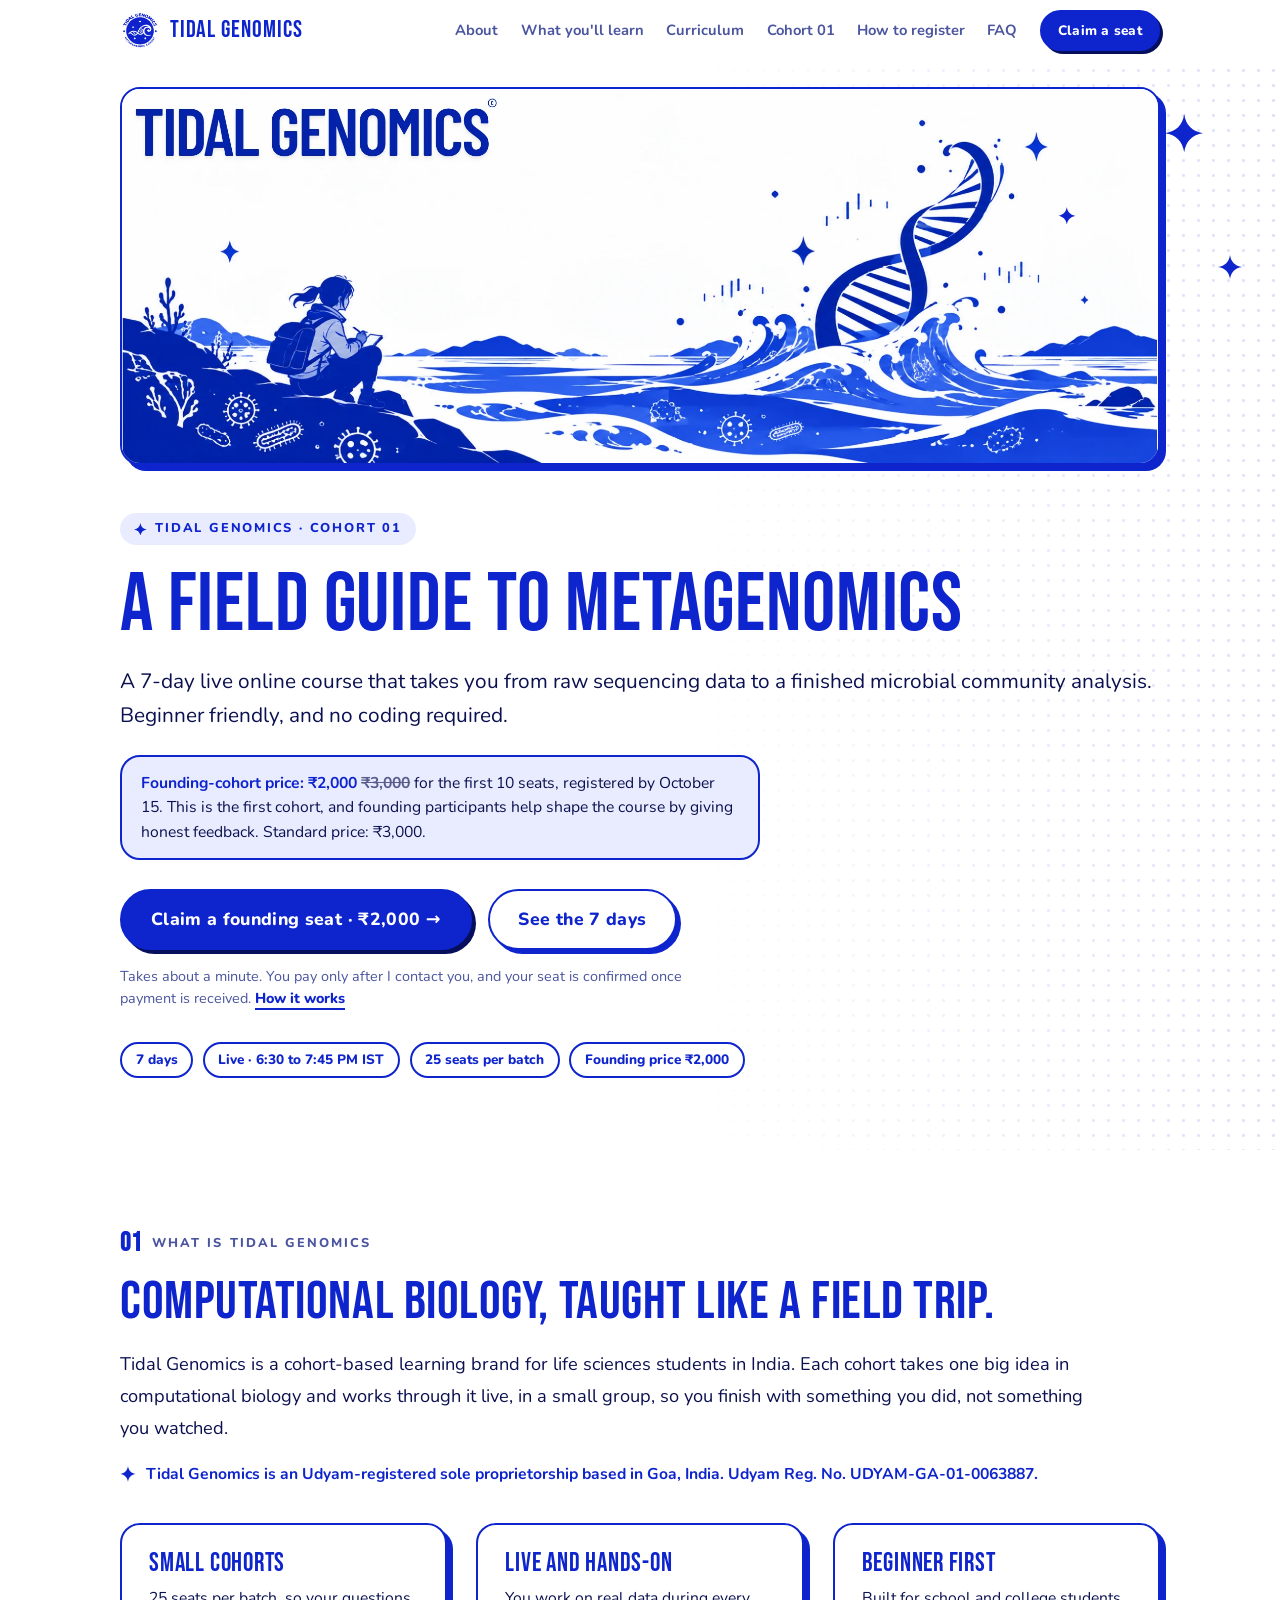
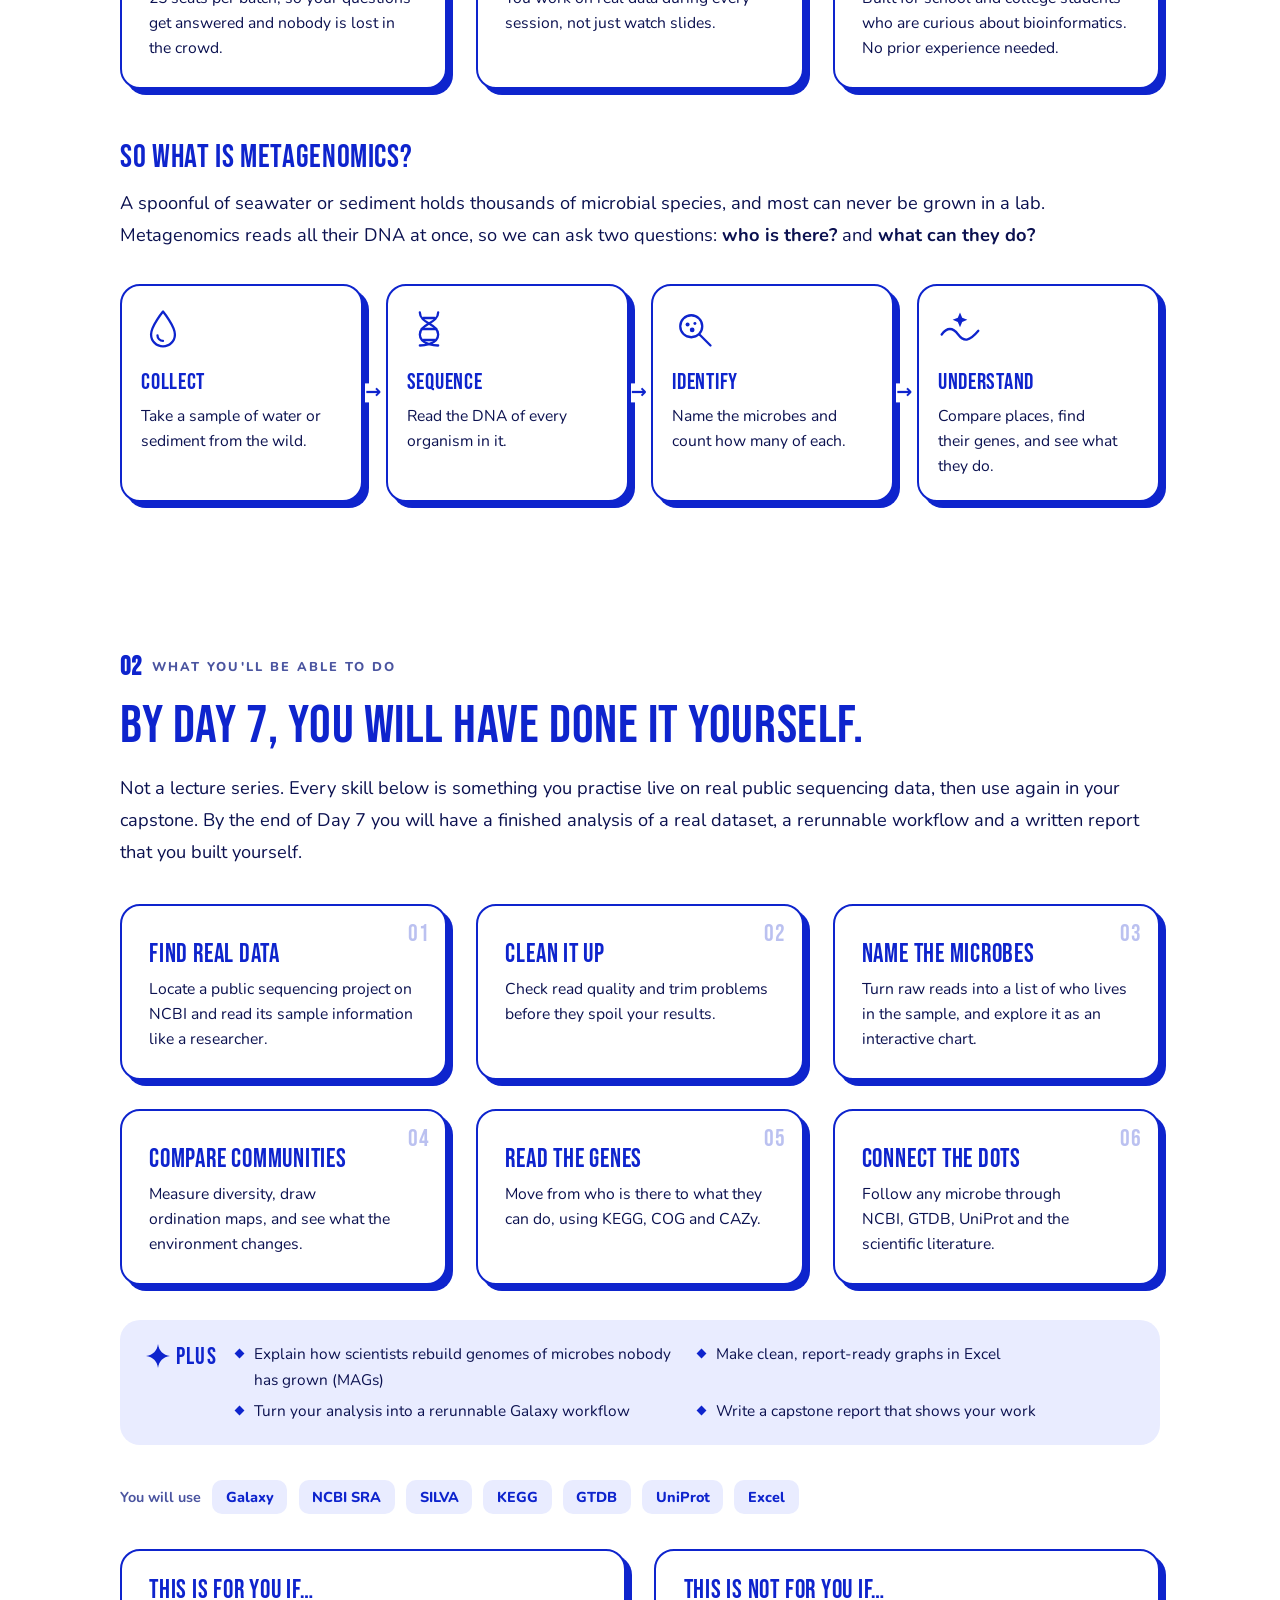
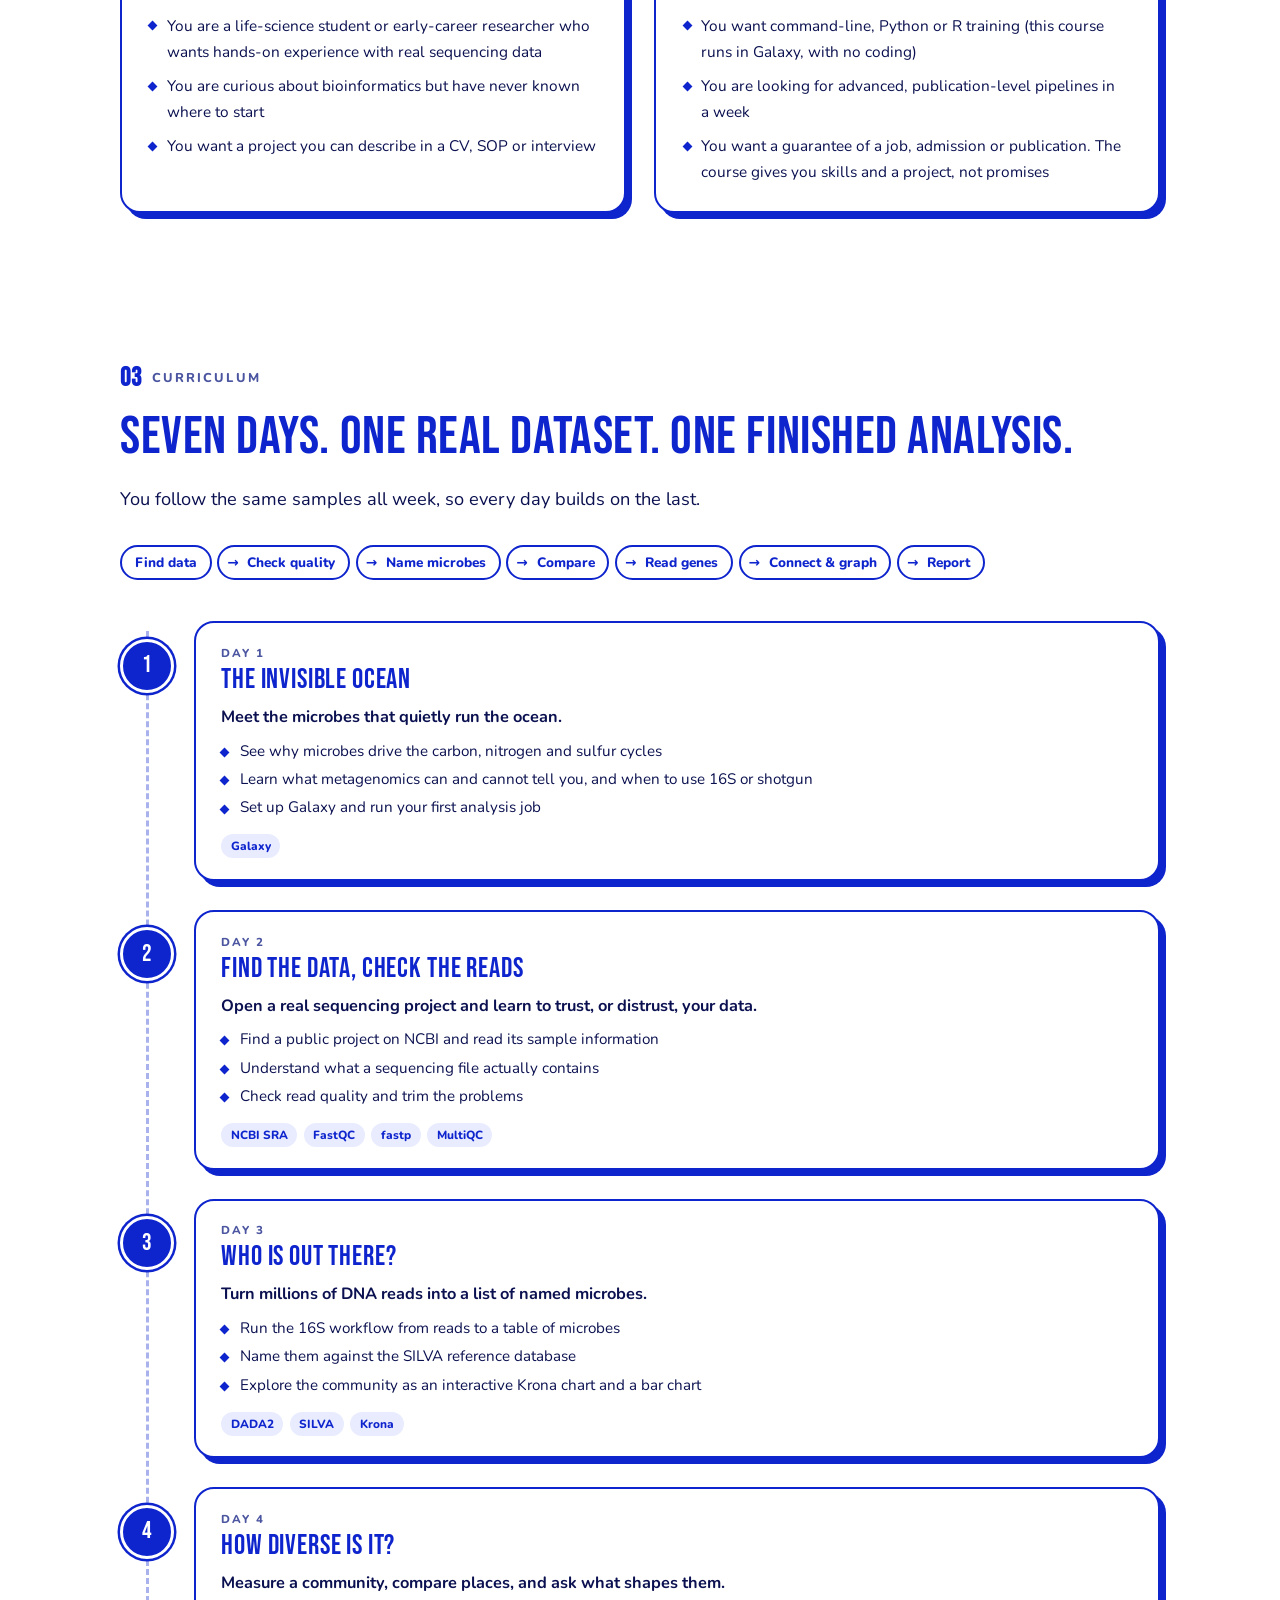
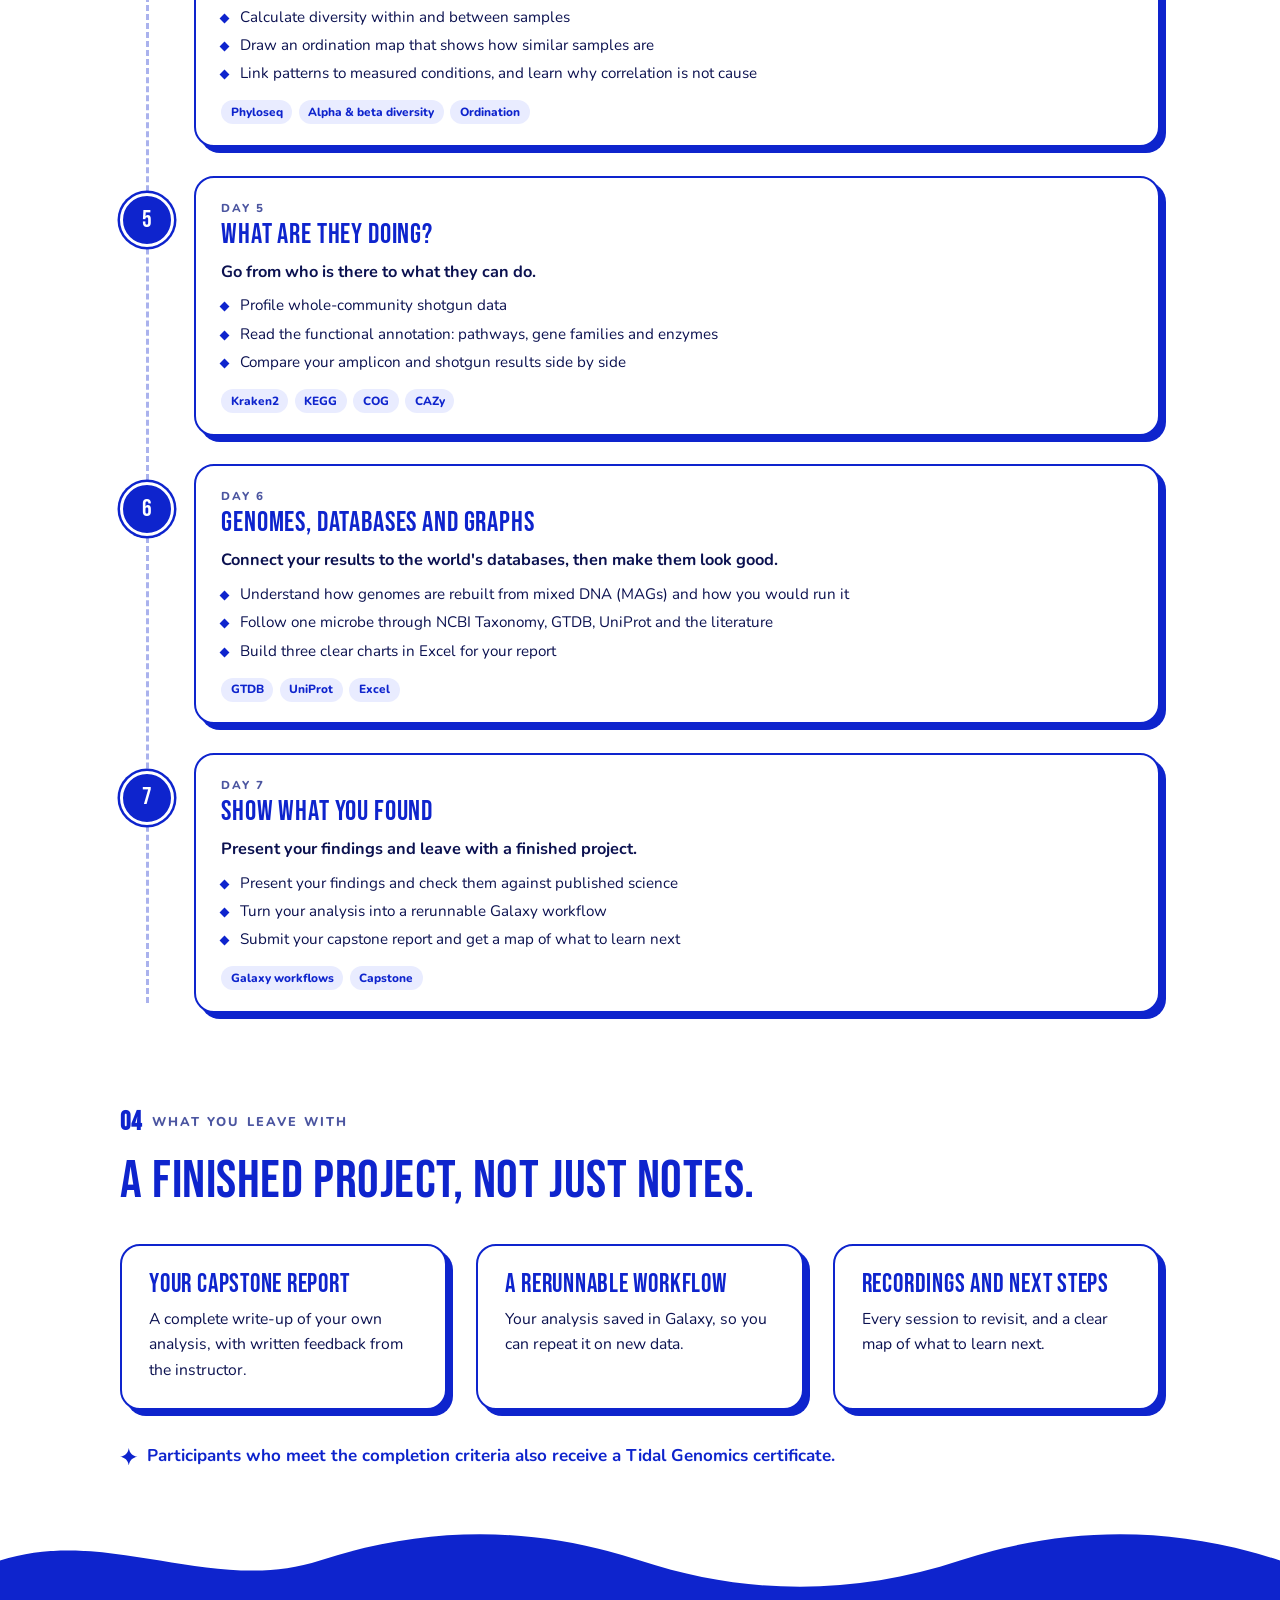
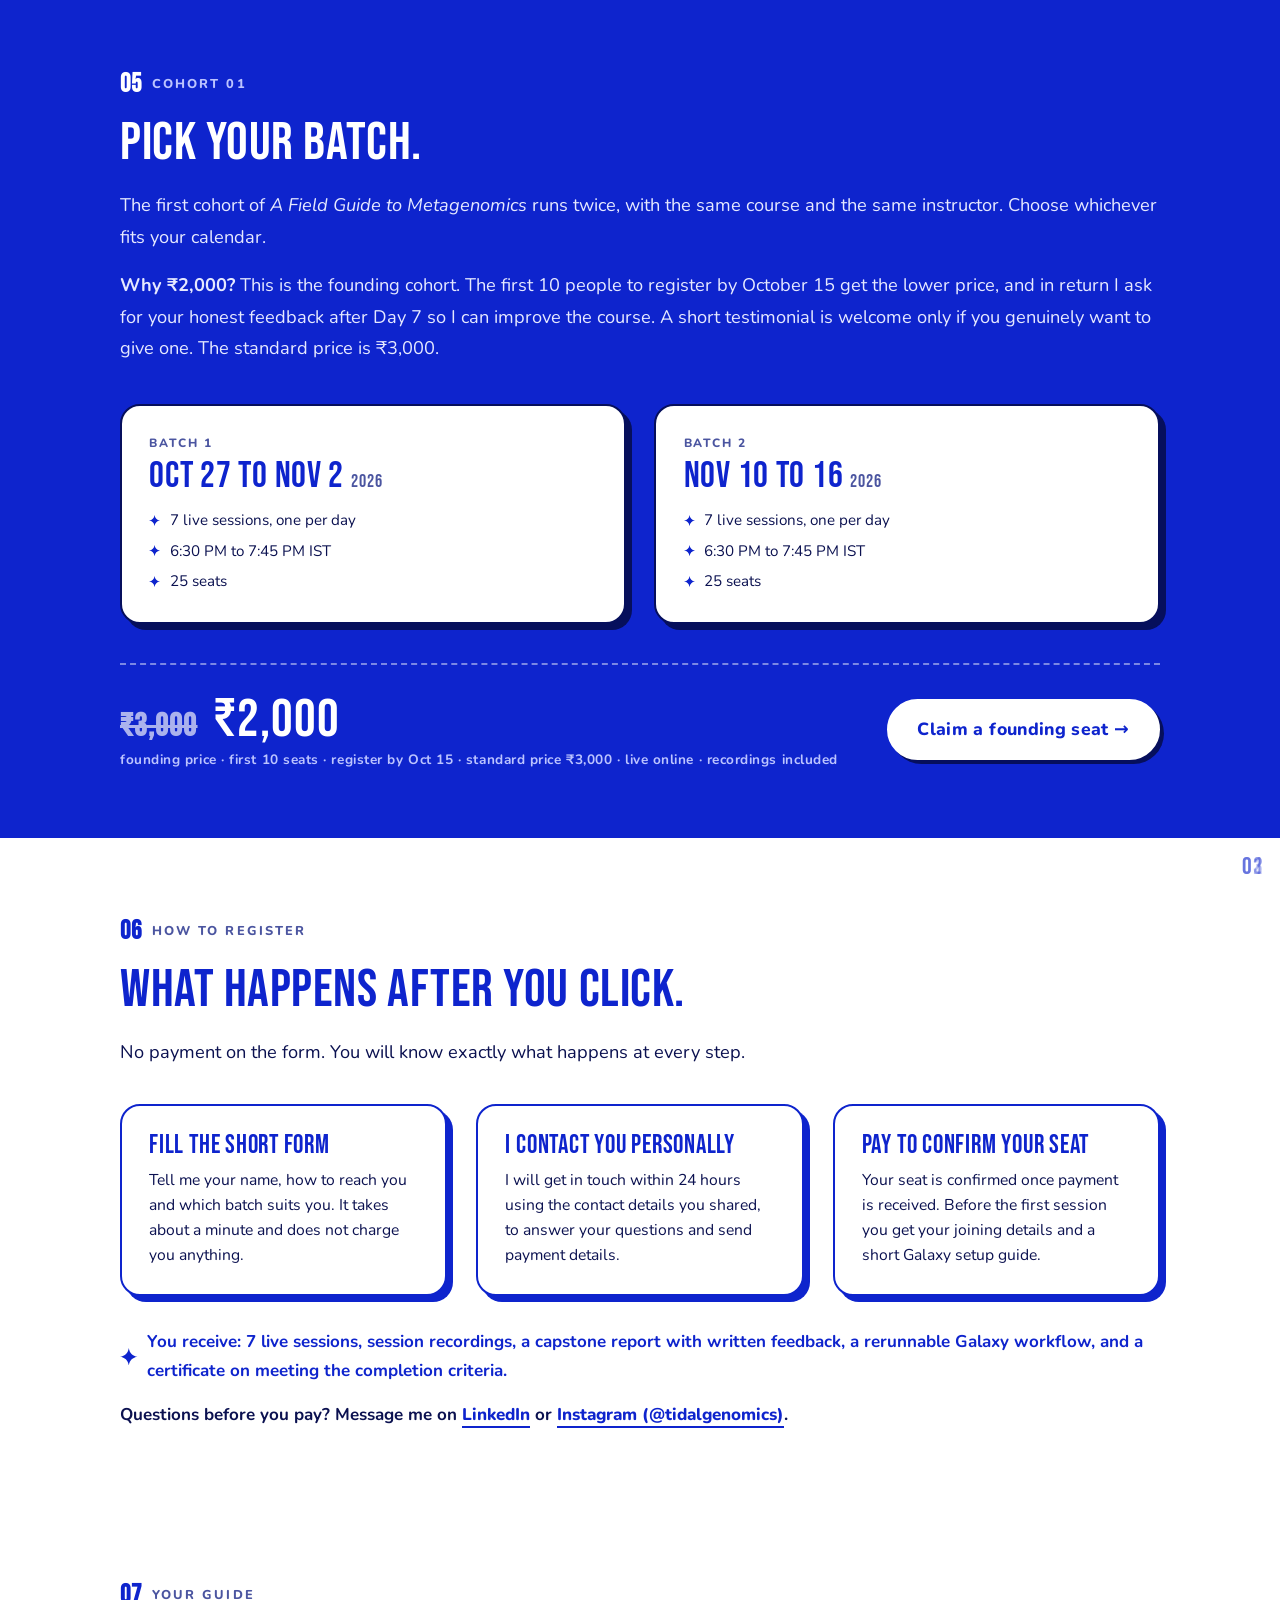
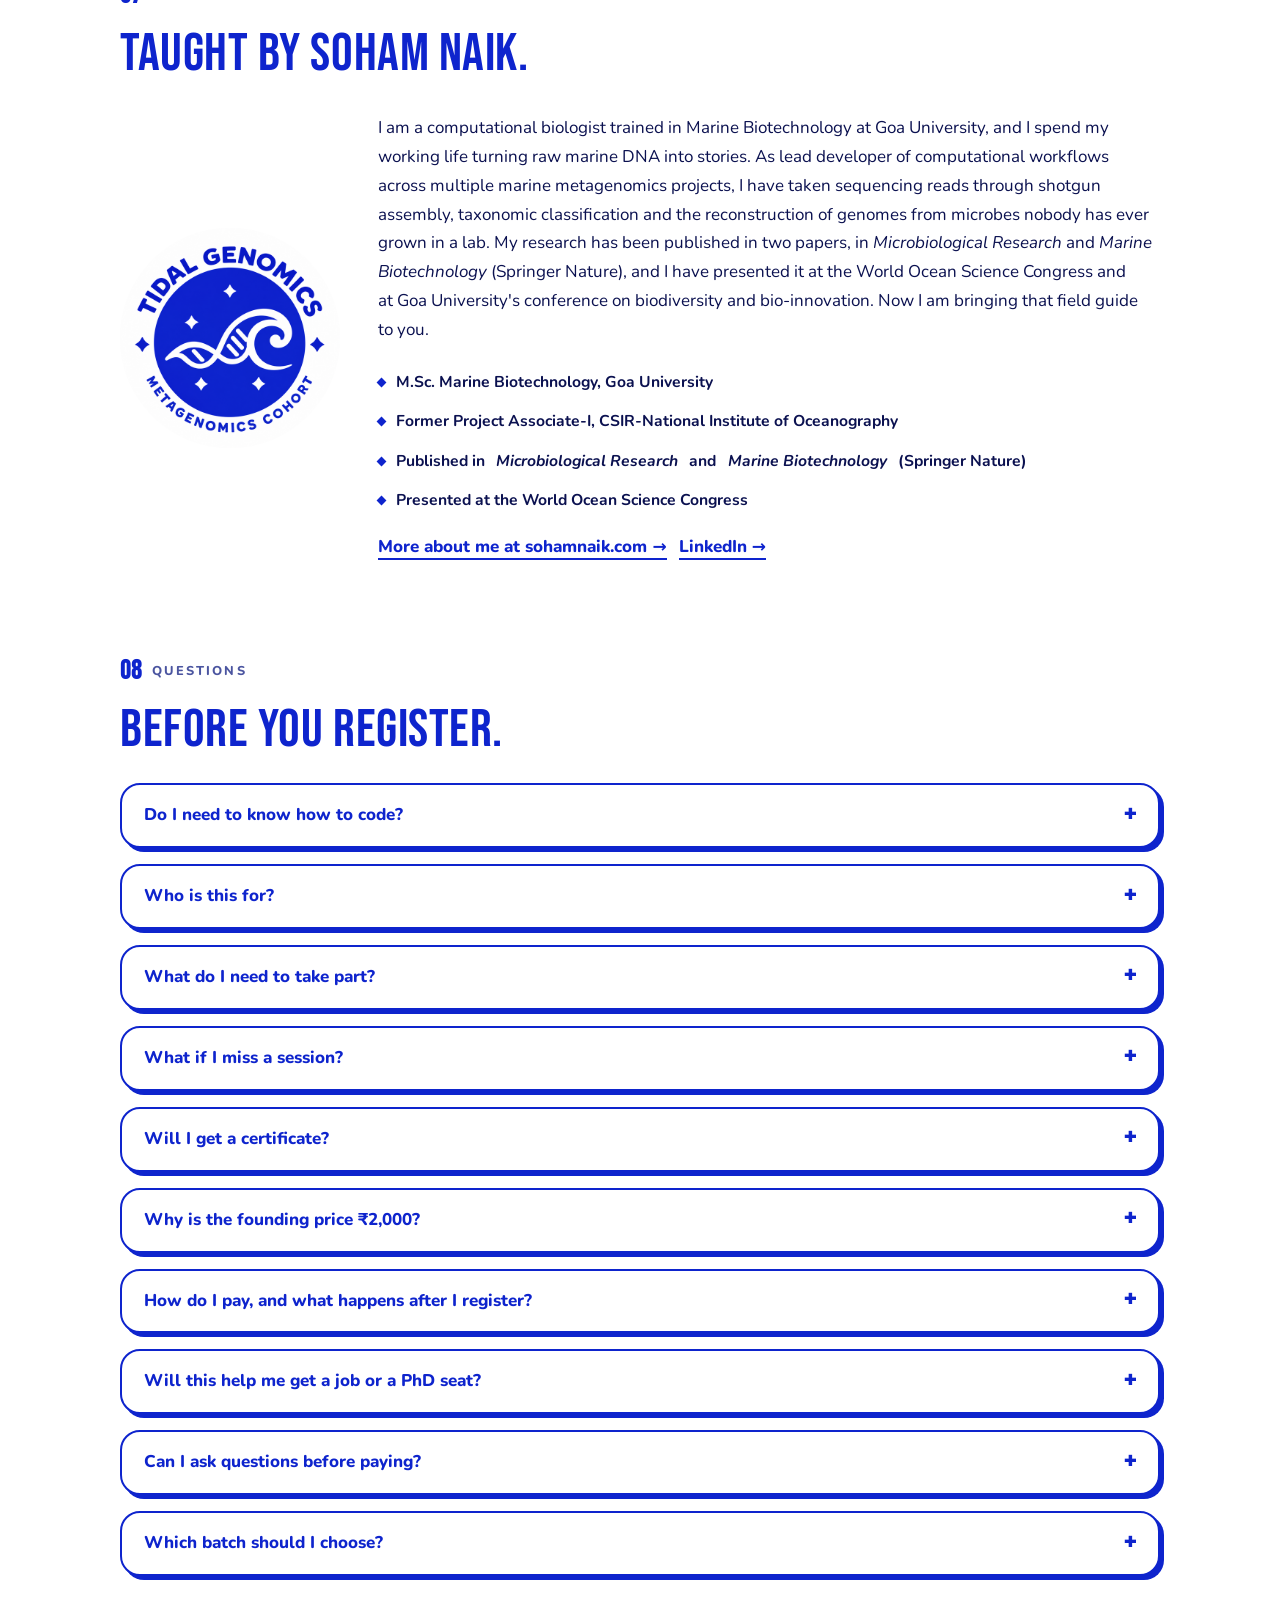
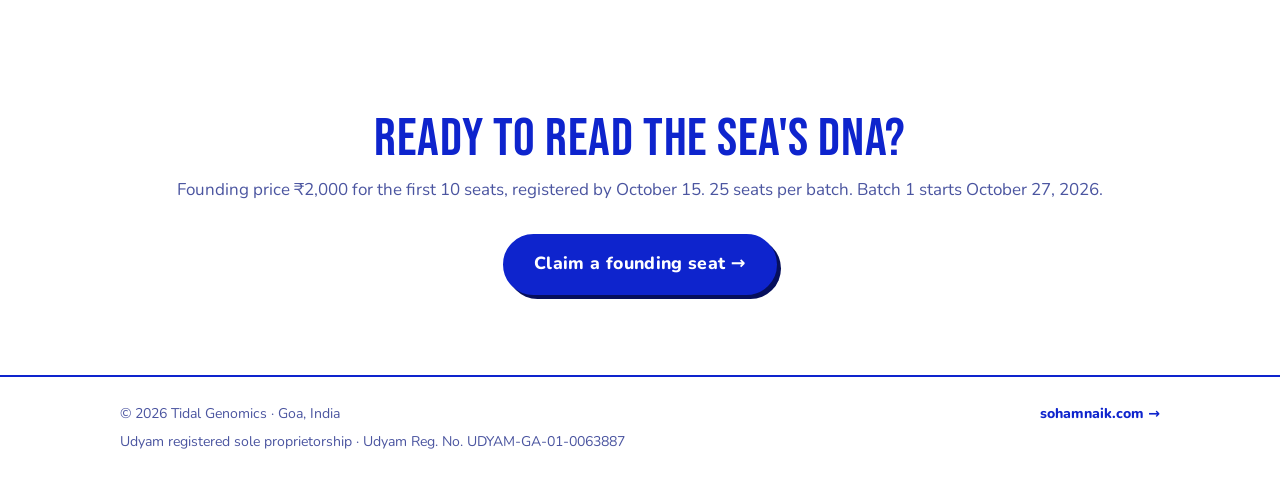
==== commit 5d493646: "Tidal Genomics: founding-cohort offer, clearer registration flow and trust signals Co-Authored-By: C" ====
--- a/tidalgenomics/index.html
+++ b/tidalgenomics/index.html
@@ -40,8 +40,9 @@
                 <a href="#learn">What you'll learn</a>
                 <a href="#curriculum">Curriculum</a>
                 <a href="#cohort">Cohort 01</a>
+                <a href="#how">How to register</a>
                 <a href="#faq">FAQ</a>
-                <a class="btn small" href="https://forms.gle/uAjSgJL6MWZtku8t5" target="_blank" rel="noopener">Register</a>
+                <a class="btn small" href="https://forms.gle/uAjSgJL6MWZtku8t5" target="_blank" rel="noopener">Claim a seat</a>
             </nav>
         </div>
     </header>
@@ -63,15 +64,17 @@
                     <span class="kicker"><svg class="spark twinkle"><use href="#spark"/></svg> Tidal Genomics · Cohort 01</span>
                     <h1>A Field Guide to Metagenomics</h1>
                     <p class="lede">A 7-day live online course that takes you from raw sequencing data to a finished microbial community analysis. Beginner friendly, and no coding required.</p>
+                    <p class="offer"><strong>Founding-cohort price: ₹2,000</strong> <span class="was">₹3,000</span> for the first 10 seats, registered by October 15. This is the first cohort, and founding participants help shape the course by giving honest feedback. Standard price: ₹3,000.</p>
                     <div class="hero-actions">
-                        <a class="btn big" href="https://forms.gle/uAjSgJL6MWZtku8t5" target="_blank" rel="noopener">Reserve your seat &rarr;</a>
+                        <a class="btn big" href="https://forms.gle/uAjSgJL6MWZtku8t5" target="_blank" rel="noopener">Claim a founding seat &middot; ₹2,000 &rarr;</a>
                         <a class="btn big ghost" href="#curriculum">See the 7 days</a>
                     </div>
+                    <p class="cta-note">Takes about a minute. You pay only after I contact you, and your seat is confirmed once payment is received. <a class="text-link" href="#how">How it works</a></p>
                     <ul class="chips" aria-label="Course at a glance">
                         <li>7 days</li>
                         <li>Live · 6:30 to 7:45 PM IST</li>
                         <li>25 seats per batch</li>
-                        <li>₹3,000</li>
+                        <li>Founding price ₹2,000</li>
                     </ul>
                 </div>
 
@@ -138,7 +141,7 @@
             <div class="wrap reveal">
                 <div class="chapter-tag"><span class="num">02</span> What you'll be able to do</div>
                 <h2>By Day 7, you will have done it yourself.</h2>
-                <p class="intro">Not a lecture series. Every skill below is something you practise live on real public sequencing data, then use again in your capstone.</p>
+                <p class="intro">Not a lecture series. Every skill below is something you practise live on real public sequencing data, then use again in your capstone. By the end of Day 7 you will have a finished analysis of a real dataset, a rerunnable workflow and a written report that you built yourself.</p>
 
                 <div class="grid-3 skills">
                     <div class="panel">
@@ -192,6 +195,25 @@
                     <span class="tool">GTDB</span>
                     <span class="tool">UniProt</span>
                     <span class="tool">Excel</span>
+                </div>
+
+                <div class="fit">
+                    <div class="panel">
+                        <h3>This is for you if&hellip;</h3>
+                        <ul>
+                            <li>You are a life-science student or early-career researcher who wants hands-on experience with real sequencing data</li>
+                            <li>You are curious about bioinformatics but have never known where to start</li>
+                            <li>You want a project you can describe in a CV, SOP or interview</li>
+                        </ul>
+                    </div>
+                    <div class="panel">
+                        <h3>This is not for you if&hellip;</h3>
+                        <ul>
+                            <li>You want command-line, Python or R training (this course runs in Galaxy, with no coding)</li>
+                            <li>You are looking for advanced, publication-level pipelines in a week</li>
+                            <li>You want a guarantee of a job, admission or publication. The course gives you skills and a project, not promises</li>
+                        </ul>
+                    </div>
                 </div>
             </div>
         </section>
@@ -349,6 +371,7 @@
                     <div class="chapter-tag"><span class="num">05</span> Cohort 01</div>
                     <h2>Pick your batch.</h2>
                     <p class="intro">The first cohort of <em>A Field Guide to Metagenomics</em> runs twice, with the same course and the same instructor. Choose whichever fits your calendar.</p>
+                    <p class="intro founding-why"><strong>Why ₹2,000?</strong> This is the founding cohort. The first 10 people to register by October 15 get the lower price, and in return I ask for your honest feedback after Day 7 so I can improve the course. A short testimonial is welcome only if you genuinely want to give one. The standard price is ₹3,000.</p>
 
                     <div class="batch-grid">
                         <div class="batch">
@@ -372,17 +395,51 @@
                     </div>
 
                     <div class="price-row">
-                        <div class="price">₹3,000<small>per participant · live online · recordings included</small></div>
-                        <a class="btn big" href="https://forms.gle/uAjSgJL6MWZtku8t5" target="_blank" rel="noopener">Reserve your seat &rarr;</a>
-                    </div>
-                </div>
-            </div>
-        </section>
-
-        <!-- ================= 06 · GUIDE ================= -->
+                        <div class="price"><span class="was">₹3,000</span> ₹2,000<small>founding price · first 10 seats · register by Oct 15 · standard price ₹3,000 · live online · recordings included</small></div>
+                        <a class="btn big" href="https://forms.gle/uAjSgJL6MWZtku8t5" target="_blank" rel="noopener">Claim a founding seat &rarr;</a>
+                    </div>
+                </div>
+            </div>
+        </section>
+
+        <!-- ================= HOW REGISTRATION WORKS ================= -->
+        <section class="chapter" id="how">
+            <div class="wrap reveal">
+                <div class="chapter-tag"><span class="num">06</span> How to register</div>
+                <h2>What happens after you click.</h2>
+                <p class="intro">No payment on the form. You will know exactly what happens at every step.</p>
+                <ol class="grid-3 how-steps">
+                    <li class="panel">
+                        <span class="skill-n">01</span>
+                        <h3>Fill the short form</h3>
+                        <p>Tell me your name, how to reach you and which batch suits you. It takes about a minute and does not charge you anything.</p>
+                    </li>
+                    <li class="panel">
+                        <span class="skill-n">02</span>
+                        <h3>I contact you personally</h3>
+                        <p>I will get in touch within 24 hours using the contact details you shared, to answer your questions and send payment details.</p>
+                    </li>
+                    <li class="panel">
+                        <span class="skill-n">03</span>
+                        <h3>Pay to confirm your seat</h3>
+                        <p>Your seat is confirmed once payment is received. Before the first session you get your joining details and a short Galaxy setup guide.</p>
+                    </li>
+                </ol>
+                <p class="cert-line"><svg class="spark"><use href="#spark"/></svg> You receive: 7 live sessions, session recordings, a capstone report with written feedback, a rerunnable Galaxy workflow, and a certificate on meeting the completion criteria.</p>
+                <p class="contact-line">Questions before you pay? Message me on <a class="text-link" href="https://www.linkedin.com/in/therealsohamnaik/" target="_blank" rel="noopener">LinkedIn</a> or <a class="text-link" href="https://www.instagram.com/tidalgenomics/" target="_blank" rel="noopener">Instagram (@tidalgenomics)</a>.</p>
+                <!-- PENDING APPROVAL, enable once confirmed by Soham:
+                     1. WhatsApp chat button / email (needs number and address)
+                     2. Refund and cancellation policy, proposed wording:
+                        "Full refund up to 3 days before the batch starts. If a batch is cancelled or moves, you get a full refund or a seat in the next batch."
+                     3. Free taster session block (needs date, time and sign-up link)
+                -->
+            </div>
+        </section>
+
+        <!-- ================= 07 · GUIDE ================= -->
         <section class="chapter" id="instructor">
             <div class="wrap reveal">
-                <div class="chapter-tag"><span class="num">06</span> Your guide</div>
+                <div class="chapter-tag"><span class="num">07</span> Your guide</div>
                 <h2>Taught by Soham Naik.</h2>
                 <div class="instructor">
                     <div class="badge">
@@ -390,7 +447,13 @@
                     </div>
                     <div>
                         <p>I am a computational biologist trained in Marine Biotechnology at Goa University, and I spend my working life turning raw marine DNA into stories. As lead developer of computational workflows across multiple marine metagenomics projects, I have taken sequencing reads through shotgun assembly, taxonomic classification and the reconstruction of genomes from microbes nobody has ever grown in a lab. My research has been published in two papers, in <em>Microbiological Research</em> and <em>Marine Biotechnology</em> (Springer Nature), and I have presented it at the World Ocean Science Congress and at Goa University's conference on biodiversity and bio-innovation. Now I am bringing that field guide to you.</p>
-                        <p style="margin-top:1.2rem"><a class="text-link" href="../index.html">More about me at sohamnaik.com &rarr;</a></p>
+                        <ul class="creds" aria-label="Instructor background">
+                            <li>M.Sc. Marine Biotechnology, Goa University</li>
+                            <li>Former Project Associate-I, CSIR-National Institute of Oceanography</li>
+                            <li>Published in <em>Microbiological Research</em> and <em>Marine Biotechnology</em> (Springer Nature)</li>
+                            <li>Presented at the World Ocean Science Congress</li>
+                        </ul>
+                        <p style="margin-top:1.2rem"><a class="text-link" href="../index.html">More about me at sohamnaik.com &rarr;</a> &nbsp; <a class="text-link" href="https://www.linkedin.com/in/therealsohamnaik/" target="_blank" rel="noopener">LinkedIn &rarr;</a></p>
                     </div>
                 </div>
             </div>
@@ -399,7 +462,7 @@
         <!-- ================= FAQ ================= -->
         <section class="chapter" id="faq" style="padding-top:1rem">
             <div class="wrap reveal">
-                <div class="chapter-tag"><span class="num">07</span> Questions</div>
+                <div class="chapter-tag"><span class="num">08</span> Questions</div>
                 <h2>Before you register.</h2>
                 <div class="faq">
                     <details>
@@ -423,6 +486,22 @@
                         <p>Yes, for participants who meet the completion criteria, which are shared at the start of the course.</p>
                     </details>
                     <details>
+                        <summary>Why is the founding price ₹2,000?</summary>
+                        <p>Cohort 01 is the first time this course runs. Founding participants get ₹2,000 (standard price ₹3,000) for the first 10 seats registered by October 15, and in return help shape the course with honest feedback after Day 7.</p>
+                    </details>
+                    <details>
+                        <summary>How do I pay, and what happens after I register?</summary>
+                        <p>The form does not take payment. After you submit it, I contact you within 24 hours with payment details and to answer any questions. Your seat is confirmed once payment is received. <a class="text-link" href="#how">See the steps</a>.</p>
+                    </details>
+                    <details>
+                        <summary>Will this help me get a job or a PhD seat?</summary>
+                        <p>I cannot promise that, and no course honestly can. What you get is hands-on experience with real data, a finished project and a rerunnable workflow that you can describe in a CV, SOP or interview.</p>
+                    </details>
+                    <details>
+                        <summary>Can I ask questions before paying?</summary>
+                        <p>Yes. Message me on <a class="text-link" href="https://www.linkedin.com/in/therealsohamnaik/" target="_blank" rel="noopener">LinkedIn</a> or <a class="text-link" href="https://www.instagram.com/tidalgenomics/" target="_blank" rel="noopener">Instagram</a>, or mention your question on the form and I will answer when I contact you.</p>
+                    </details>
+                    <details>
                         <summary>Which batch should I choose?</summary>
                         <p>Both batches teach the same course with the same instructor, so pick whichever dates suit you. Seats are limited to 25 per batch. <a class="text-link" href="https://forms.gle/uAjSgJL6MWZtku8t5" target="_blank" rel="noopener">Register here</a>.</p>
                     </details>
@@ -434,8 +513,8 @@
         <section class="final">
             <div class="wrap reveal">
                 <h2>Ready to read the sea's DNA?</h2>
-                <p>25 seats per batch. Batch 1 starts October 27, 2026.</p>
-                <a class="btn big" href="https://forms.gle/uAjSgJL6MWZtku8t5" target="_blank" rel="noopener">Reserve your seat &rarr;</a>
+                <p>Founding price ₹2,000 for the first 10 seats, registered by October 15. 25 seats per batch. Batch 1 starts October 27, 2026.</p>
+                <a class="btn big" href="https://forms.gle/uAjSgJL6MWZtku8t5" target="_blank" rel="noopener">Claim a founding seat &rarr;</a>
             </div>
         </section>
 
--- a/tidalgenomics/tidal.css
+++ b/tidalgenomics/tidal.css
@@ -359,9 +359,30 @@
     .btn, .panel { transition: none; }
 }
 
+/* ---------- Conversion additions ---------- */
+.offer {
+    margin-top: 1.4rem; max-width: 40rem; padding: .9rem 1.2rem;
+    border: 2px solid var(--blue); border-radius: var(--radius); background: var(--blue-soft);
+    font-size: .98rem; line-height: 1.55;
+}
+.offer strong { color: var(--blue); }
+.was { text-decoration: line-through; opacity: .65; font-weight: 700; }
+.price .was { font-size: 2rem; margin-right: .4rem; }
+.cta-note { margin-top: 1rem; max-width: 38rem; font-size: .9rem; color: var(--muted); line-height: 1.5; }
+.founding-why { margin-top: 1rem; }
+.fit { display: grid; grid-template-columns: repeat(2, 1fr); gap: 1.8rem; margin-top: 2.2rem; }
+.fit ul { list-style: none; display: grid; gap: .5rem; font-size: .96rem; }
+.fit li { position: relative; padding-left: 1.1rem; }
+.fit li::before { content: ""; position: absolute; left: 0; top: .62em; width: 7px; height: 7px; background: var(--blue); transform: rotate(45deg); }
+.how-steps { list-style: none; padding: 0; }
+.contact-line { margin-top: 1.2rem; font-weight: 700; }
+.creds { list-style: none; margin-top: 1.2rem; display: grid; gap: .3rem; font-weight: 700; font-size: .95rem; }
+.creds li { position: relative; padding-left: 1.1rem; }
+.creds li::before { content: ""; position: absolute; left: 0; top: .62em; width: 7px; height: 7px; background: var(--blue); transform: rotate(45deg); }
+
 /* ---------- Responsive ---------- */
 @media (max-width: 860px) {
-    .grid-3 { grid-template-columns: 1fr; }
+    .grid-3, .fit { grid-template-columns: 1fr; }
     .steps4 { grid-template-columns: repeat(2, 1fr); }
     .steps4 .panel:nth-child(2)::after { content: none; }
     .plus ul { grid-template-columns: 1fr; }
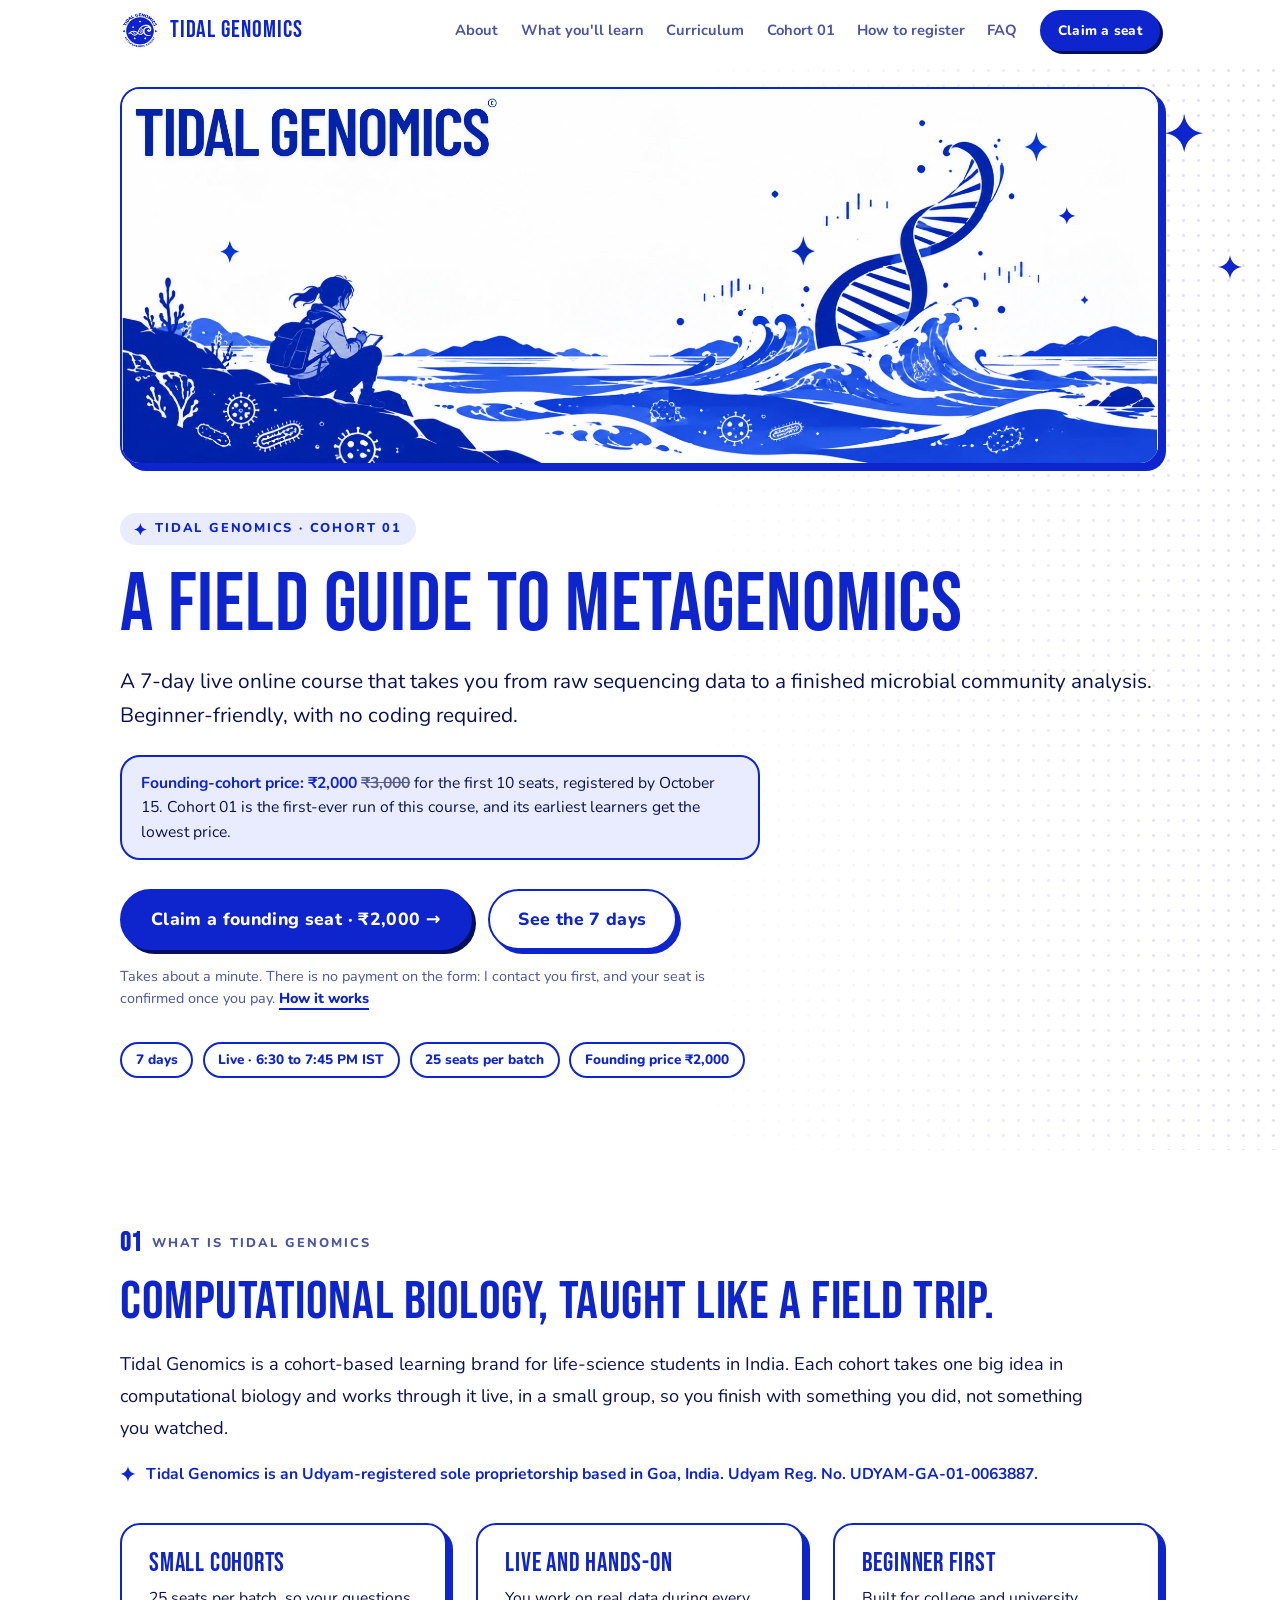
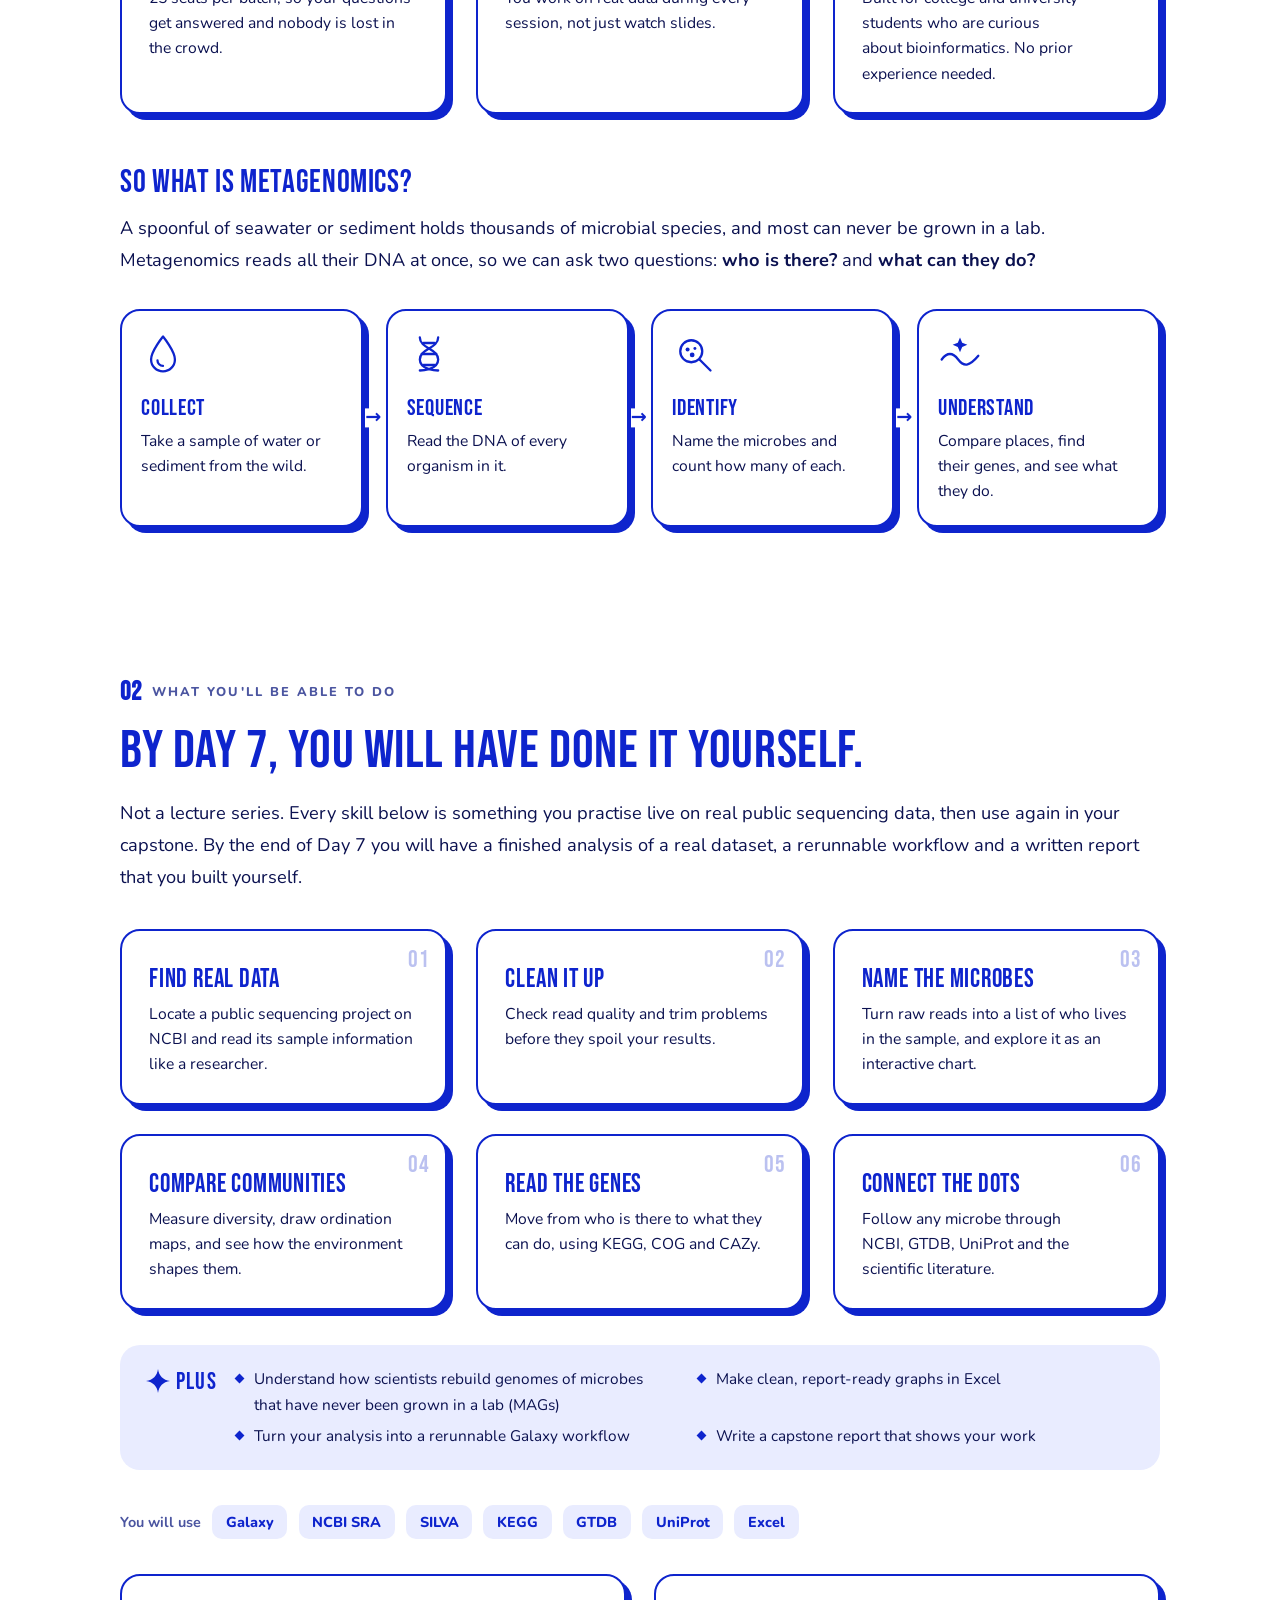
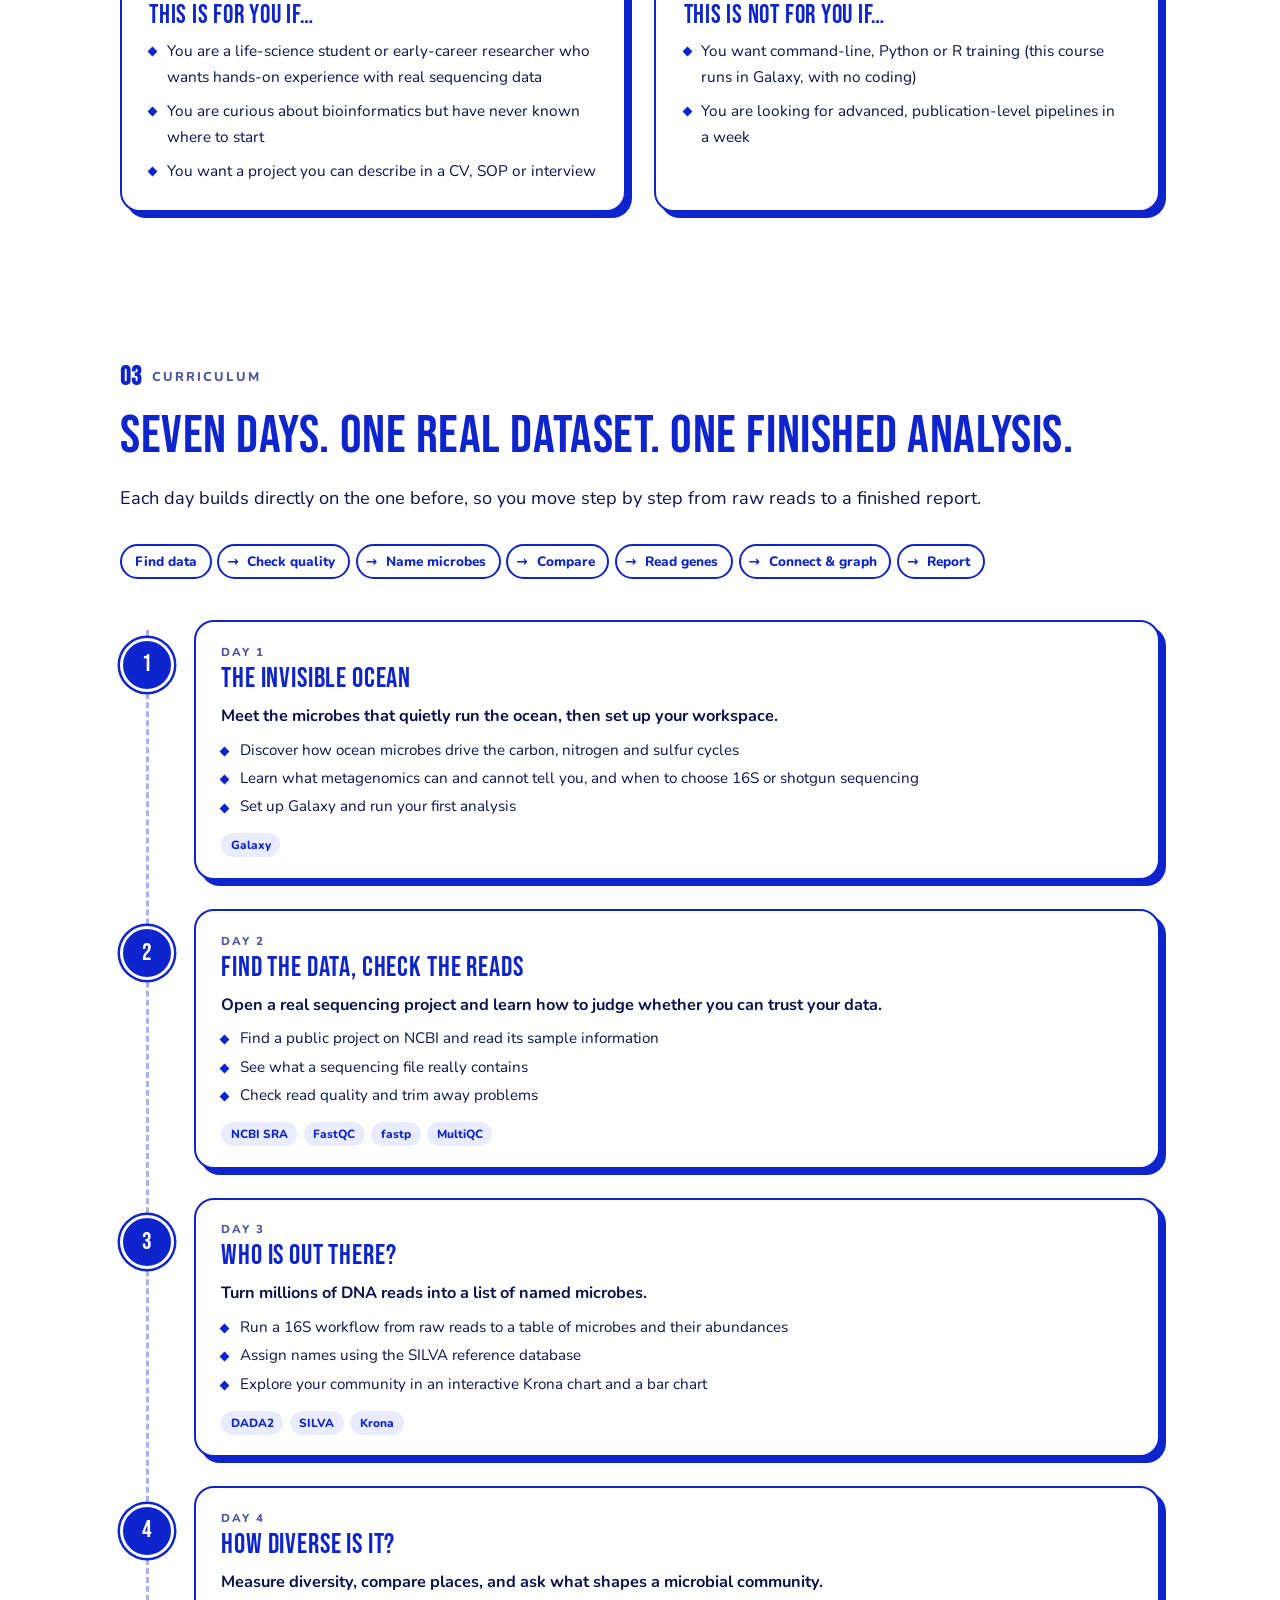
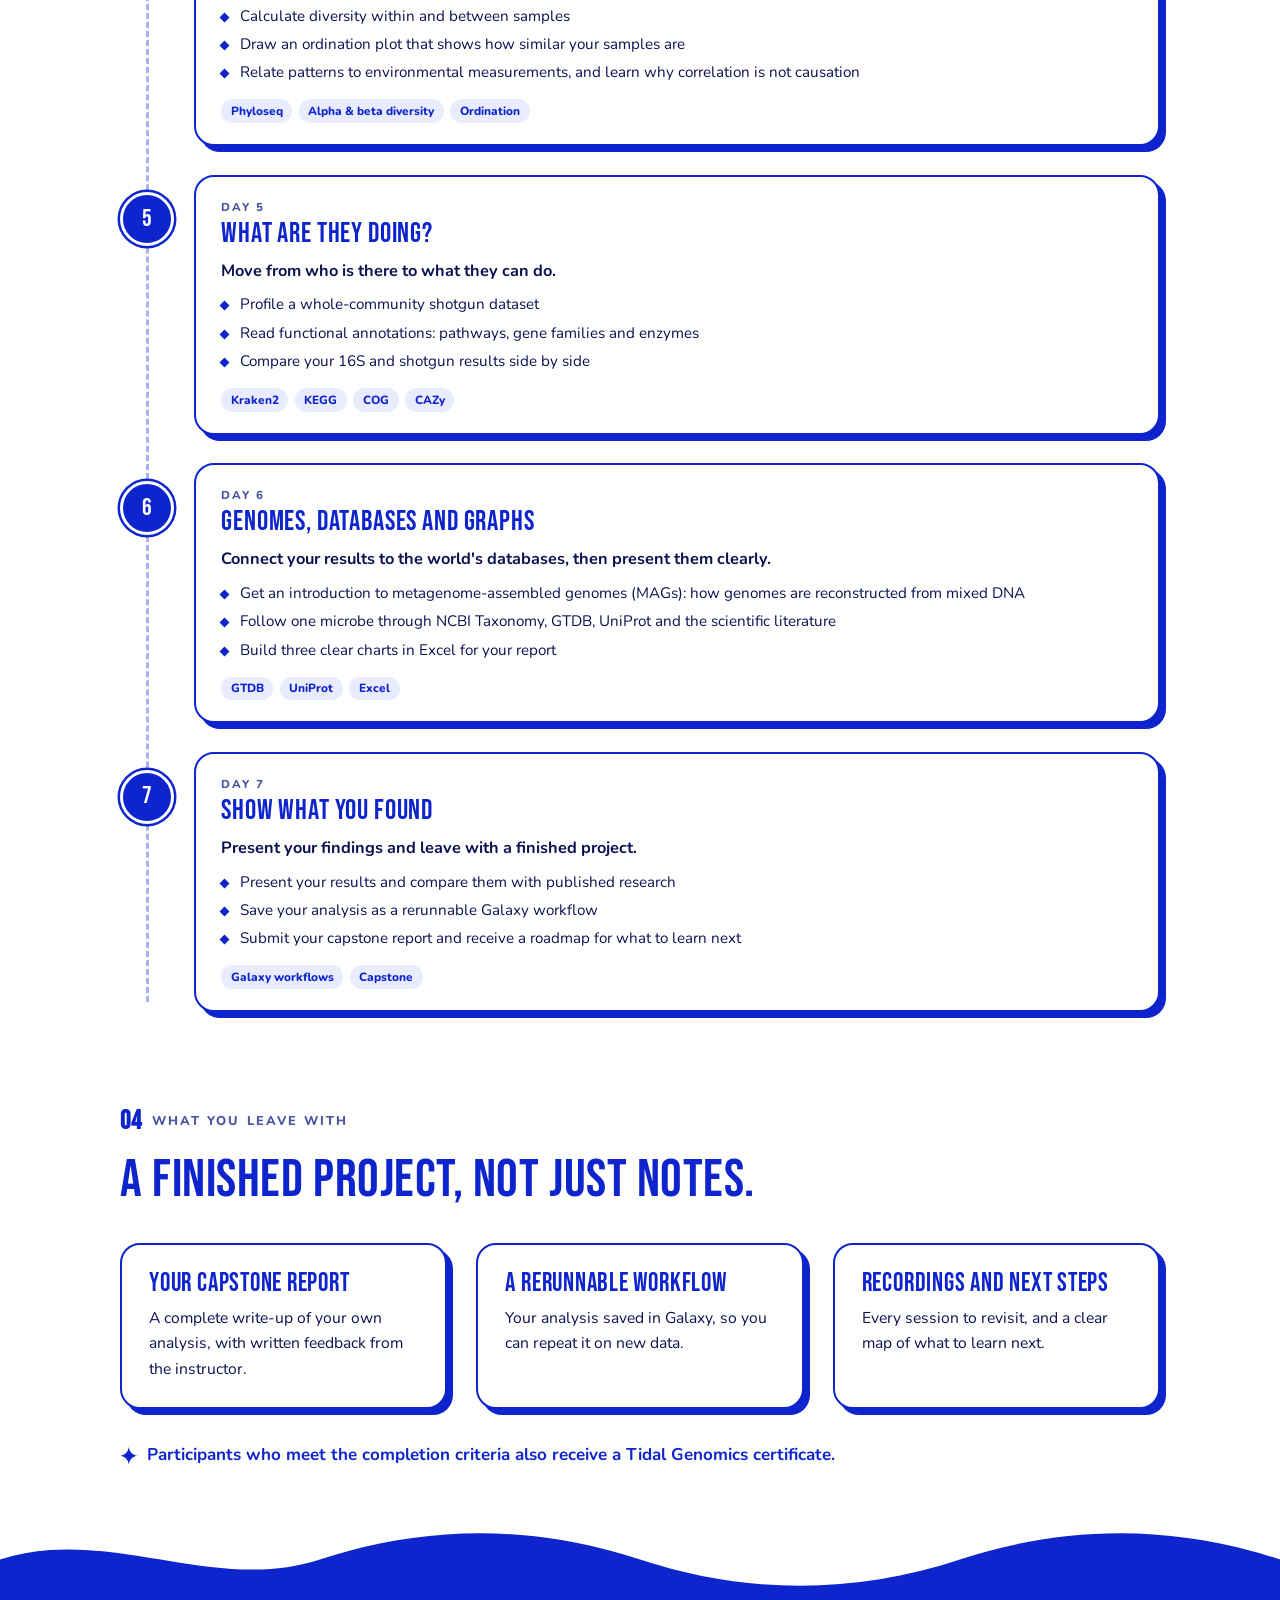
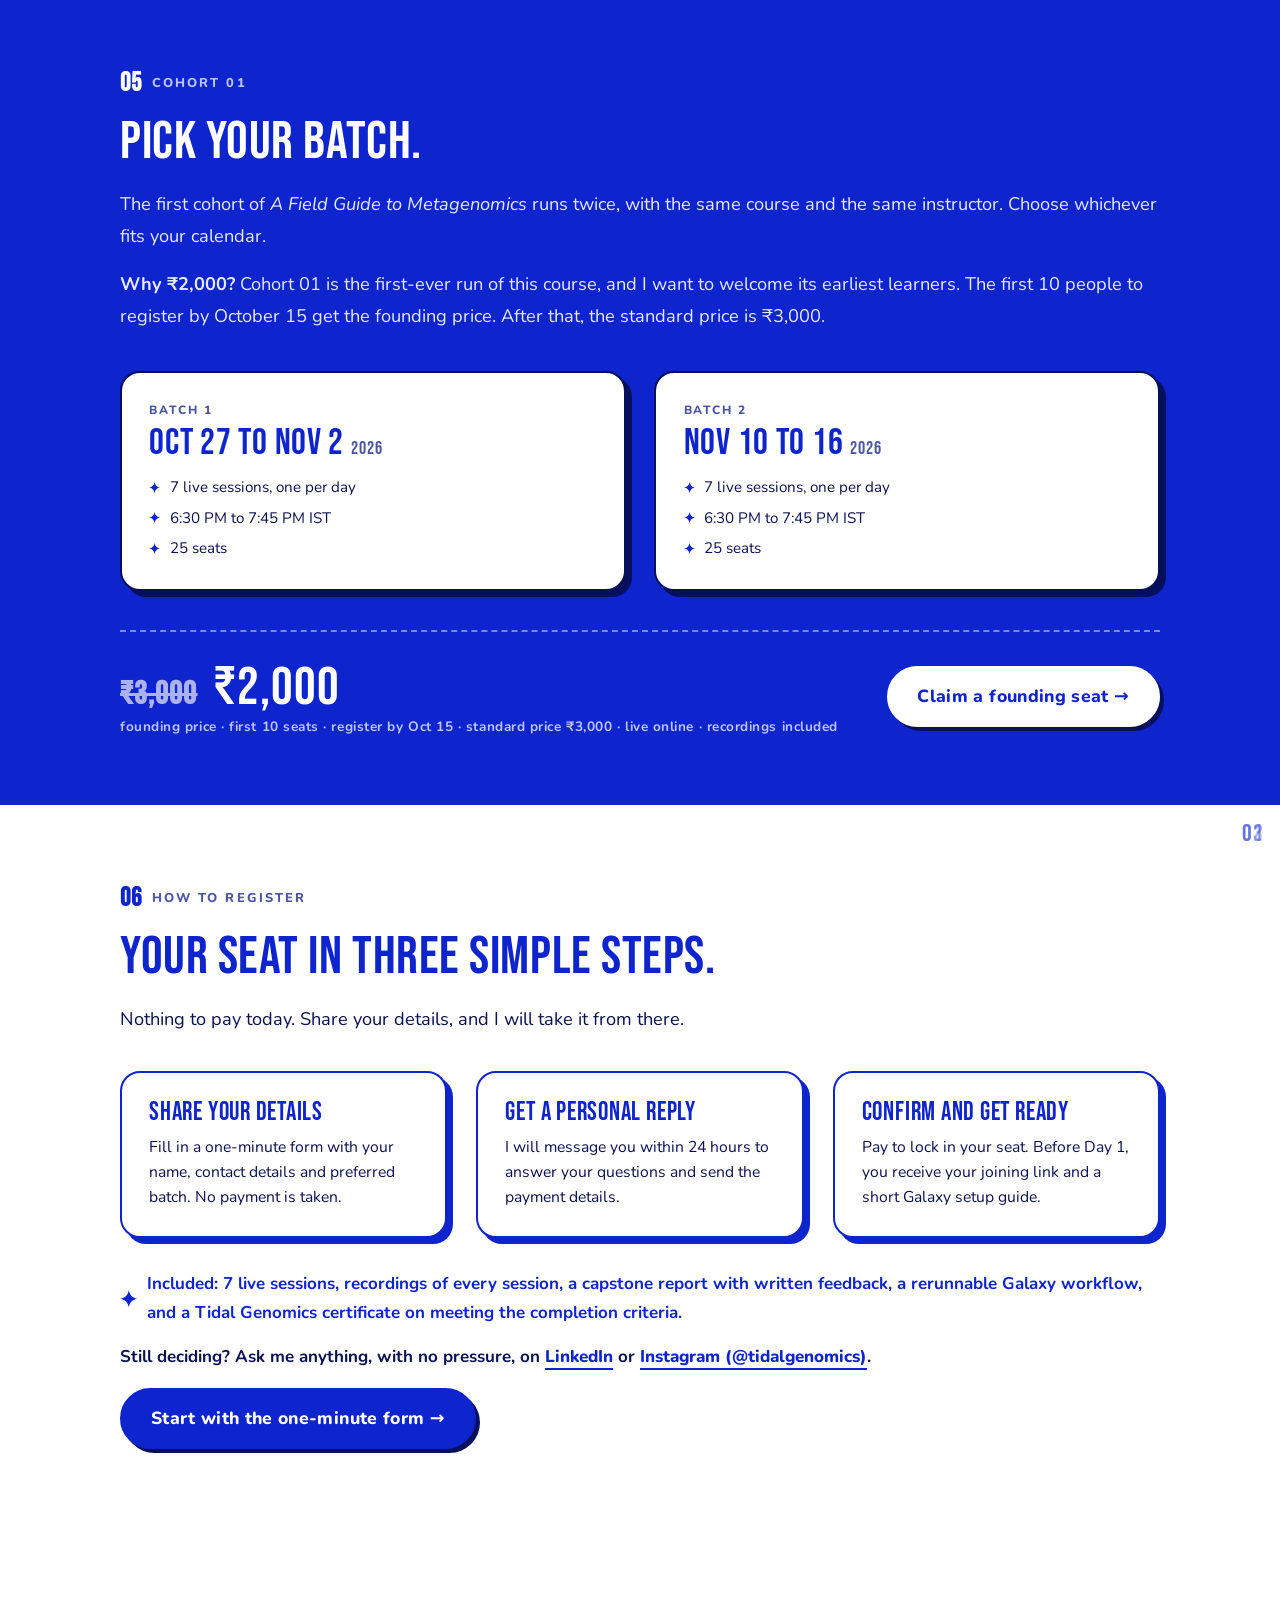
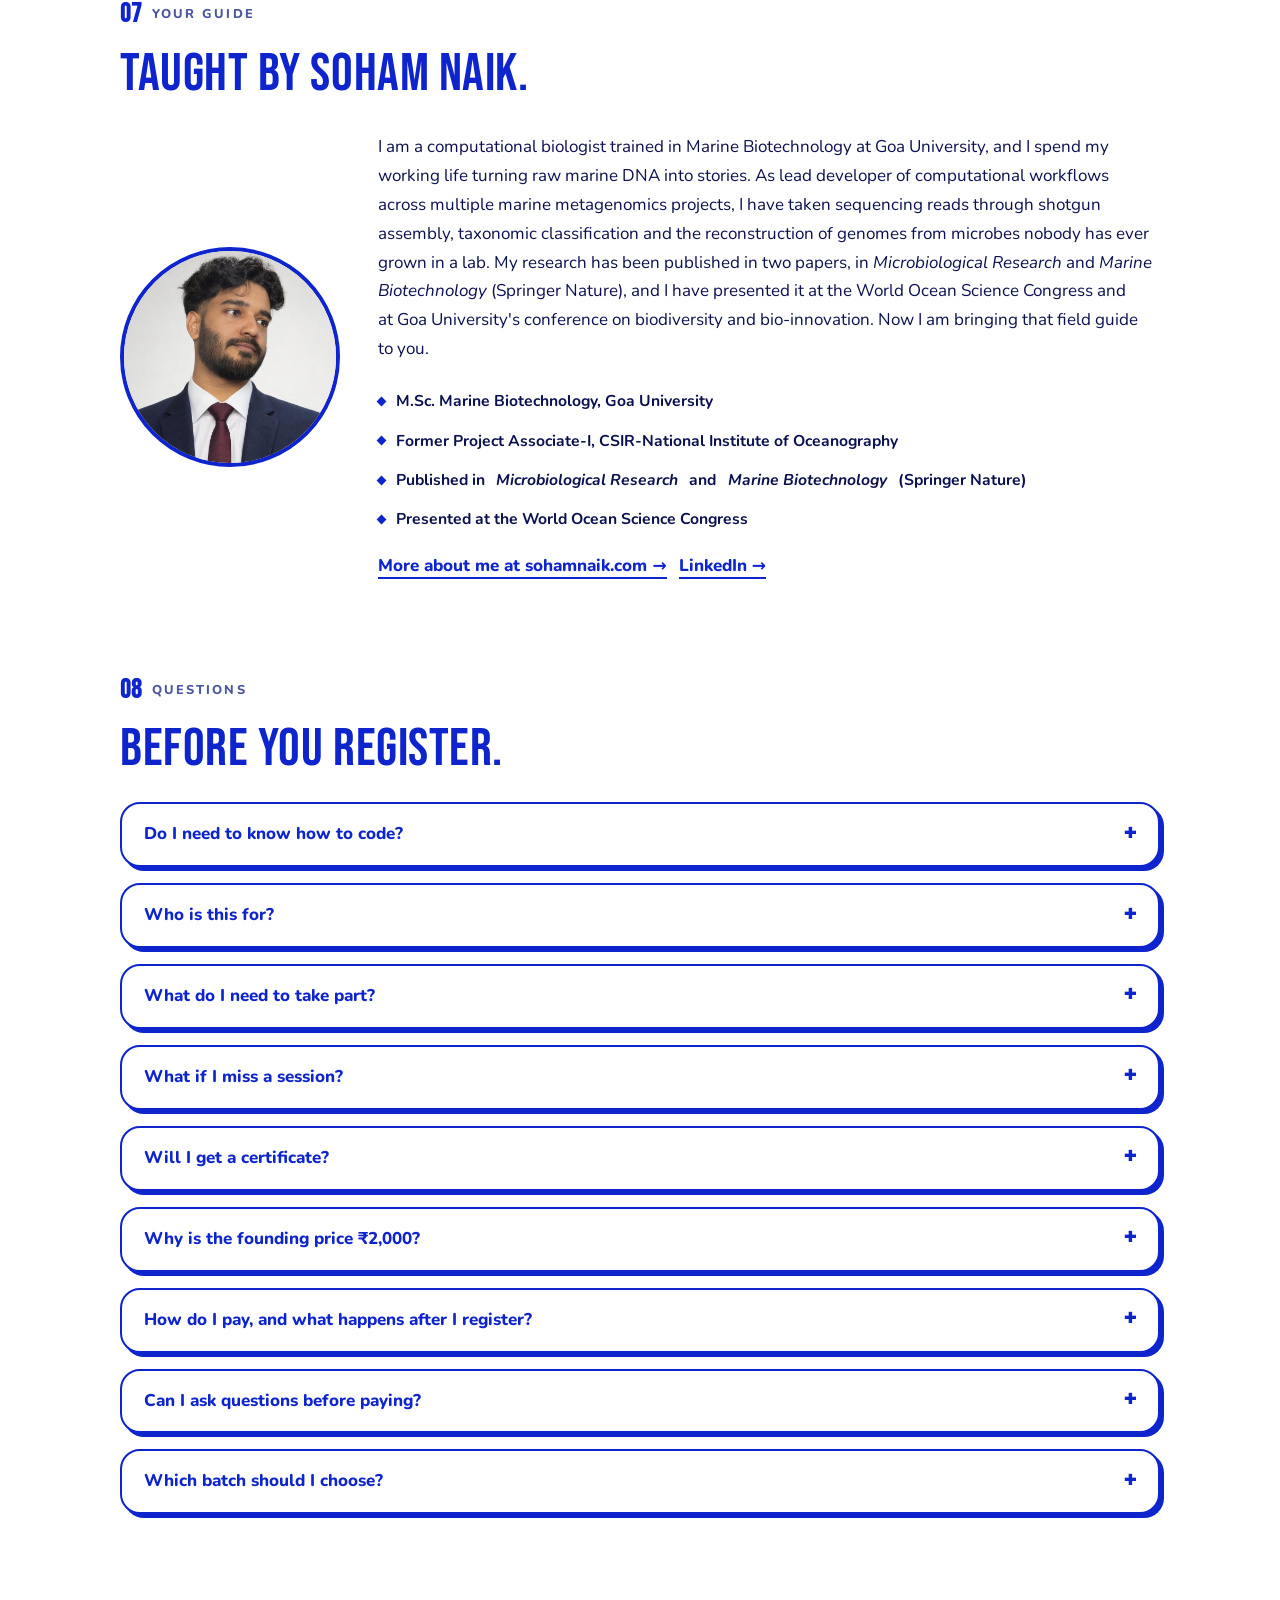
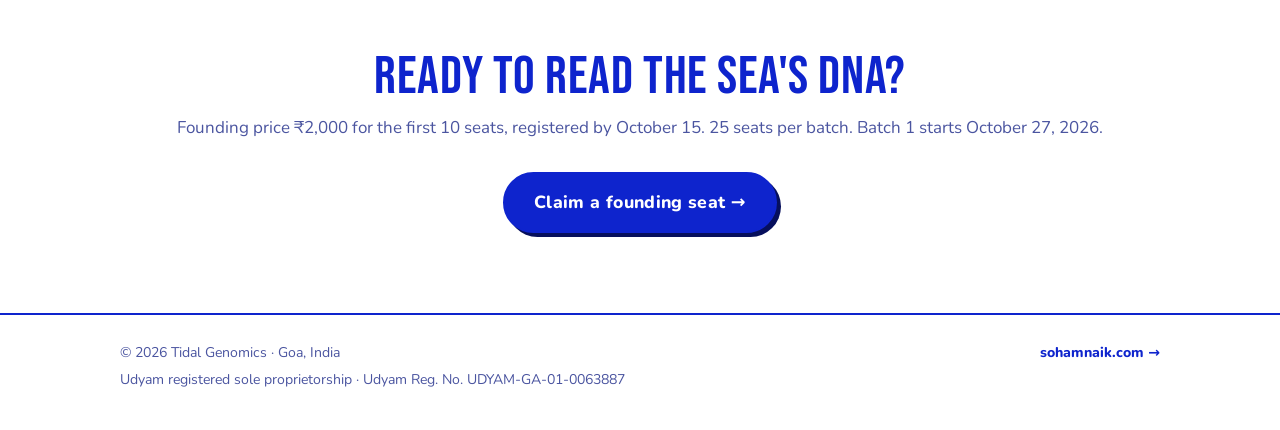
==== commit 5bc67a96: "Tidal Genomics: simplify registration section and price reason, rewrite curriculum, add instructor p" ====
--- a/tidalgenomics/index.html
+++ b/tidalgenomics/index.html
@@ -4,7 +4,7 @@
     <meta charset="UTF-8">
     <meta name="viewport" content="width=device-width, initial-scale=1.0">
     <title>Tidal Genomics | A Field Guide to Metagenomics</title>
-    <meta name="description" content="A Field Guide to Metagenomics by Tidal Genomics: a 7-day live online course that takes you from raw sequencing data to a finished microbial community analysis. Beginner friendly, no coding required. Batch 1 starts October 27, 2026.">
+    <meta name="description" content="A Field Guide to Metagenomics by Tidal Genomics: a 7-day live online course that takes you from raw sequencing data to a finished microbial community analysis. Beginner-friendly, no coding required. Batch 1 starts October 27, 2026.">
     <link rel="canonical" href="https://sohamnaik.com/tidalgenomics/">
     <link rel="icon" href="../assets/tidalgenomics/favicon.png" type="image/png">
 
@@ -63,13 +63,13 @@
                 <div class="hero-copy">
                     <span class="kicker"><svg class="spark twinkle"><use href="#spark"/></svg> Tidal Genomics · Cohort 01</span>
                     <h1>A Field Guide to Metagenomics</h1>
-                    <p class="lede">A 7-day live online course that takes you from raw sequencing data to a finished microbial community analysis. Beginner friendly, and no coding required.</p>
-                    <p class="offer"><strong>Founding-cohort price: ₹2,000</strong> <span class="was">₹3,000</span> for the first 10 seats, registered by October 15. This is the first cohort, and founding participants help shape the course by giving honest feedback. Standard price: ₹3,000.</p>
+                    <p class="lede">A 7-day live online course that takes you from raw sequencing data to a finished microbial community analysis. Beginner-friendly, with no coding required.</p>
+                    <p class="offer"><strong>Founding-cohort price: ₹2,000</strong> <span class="was">₹3,000</span> for the first 10 seats, registered by October 15. Cohort 01 is the first-ever run of this course, and its earliest learners get the lowest price.</p>
                     <div class="hero-actions">
                         <a class="btn big" href="https://forms.gle/uAjSgJL6MWZtku8t5" target="_blank" rel="noopener">Claim a founding seat &middot; ₹2,000 &rarr;</a>
                         <a class="btn big ghost" href="#curriculum">See the 7 days</a>
                     </div>
-                    <p class="cta-note">Takes about a minute. You pay only after I contact you, and your seat is confirmed once payment is received. <a class="text-link" href="#how">How it works</a></p>
+                    <p class="cta-note">Takes about a minute. There is no payment on the form: I contact you first, and your seat is confirmed once you pay. <a class="text-link" href="#how">How it works</a></p>
                     <ul class="chips" aria-label="Course at a glance">
                         <li>7 days</li>
                         <li>Live · 6:30 to 7:45 PM IST</li>
@@ -89,7 +89,7 @@
             <div class="wrap reveal">
                 <div class="chapter-tag"><span class="num">01</span> What is Tidal Genomics</div>
                 <h2>Computational biology, taught like a field trip.</h2>
-                <p class="intro">Tidal Genomics is a cohort-based learning brand for life sciences students in India. Each cohort takes one big idea in computational biology and works through it live, in a small group, so you finish with something you did, not something you watched.</p>
+                <p class="intro">Tidal Genomics is a cohort-based learning brand for life-science students in India. Each cohort takes one big idea in computational biology and works through it live, in a small group, so you finish with something you did, not something you watched.</p>
 
                 <p class="udyam-line"><svg class="spark"><use href="#spark"/></svg> <span>Tidal Genomics is an Udyam-registered sole proprietorship based in Goa, India. <span class="nw">Udyam Reg. No. UDYAM-GA-01-0063887</span>.</span></p>
 
@@ -104,7 +104,7 @@
                     </div>
                     <div class="panel">
                         <h3>Beginner first</h3>
-                        <p>Built for school and college students who are curious about bioinformatics. No prior experience needed.</p>
+                        <p>Built for college and university students who are curious about bioinformatics. No prior experience needed.</p>
                     </div>
                 </div>
 
@@ -162,7 +162,7 @@
                     <div class="panel">
                         <span class="skill-n">04</span>
                         <h3>Compare communities</h3>
-                        <p>Measure diversity, draw ordination maps, and see what the environment changes.</p>
+                        <p>Measure diversity, draw ordination maps, and see how the environment shapes them.</p>
                     </div>
                     <div class="panel">
                         <span class="skill-n">05</span>
@@ -179,7 +179,7 @@
                 <div class="plus">
                     <span class="plus-label"><svg class="spark"><use href="#spark"/></svg> Plus</span>
                     <ul>
-                        <li>Explain how scientists rebuild genomes of microbes nobody has grown (MAGs)</li>
+                        <li>Understand how scientists rebuild genomes of microbes that have never been grown in a lab (MAGs)</li>
                         <li>Make clean, report-ready graphs in Excel</li>
                         <li>Turn your analysis into a rerunnable Galaxy workflow</li>
                         <li>Write a capstone report that shows your work</li>
@@ -211,7 +211,6 @@
                         <ul>
                             <li>You want command-line, Python or R training (this course runs in Galaxy, with no coding)</li>
                             <li>You are looking for advanced, publication-level pipelines in a week</li>
-                            <li>You want a guarantee of a job, admission or publication. The course gives you skills and a project, not promises</li>
                         </ul>
                     </div>
                 </div>
@@ -223,7 +222,7 @@
             <div class="wrap reveal">
                 <div class="chapter-tag"><span class="num">03</span> Curriculum</div>
                 <h2>Seven days. One real dataset. One finished analysis.</h2>
-                <p class="intro">You follow the same samples all week, so every day builds on the last.</p>
+                <p class="intro">Each day builds directly on the one before, so you move step by step from raw reads to a finished report.</p>
 
                 <ol class="pipeline" aria-label="The week as a pipeline">
                     <li>Find data</li>
@@ -241,11 +240,11 @@
                         <div class="panel">
                             <div class="when">Day 1</div>
                             <h3>The Invisible Ocean</h3>
-                            <p class="hook">Meet the microbes that quietly run the ocean.</p>
-                            <ul class="does">
-                                <li>See why microbes drive the carbon, nitrogen and sulfur cycles</li>
-                                <li>Learn what metagenomics can and cannot tell you, and when to use 16S or shotgun</li>
-                                <li>Set up Galaxy and run your first analysis job</li>
+                            <p class="hook">Meet the microbes that quietly run the ocean, then set up your workspace.</p>
+                            <ul class="does">
+                                <li>Discover how ocean microbes drive the carbon, nitrogen and sulfur cycles</li>
+                                <li>Learn what metagenomics can and cannot tell you, and when to choose 16S or shotgun sequencing</li>
+                                <li>Set up Galaxy and run your first analysis</li>
                             </ul>
                             <div class="mini-tools"><span>Galaxy</span></div>
                         </div>
@@ -255,11 +254,11 @@
                         <div class="panel">
                             <div class="when">Day 2</div>
                             <h3>Find the Data, Check the Reads</h3>
-                            <p class="hook">Open a real sequencing project and learn to trust, or distrust, your data.</p>
+                            <p class="hook">Open a real sequencing project and learn how to judge whether you can trust your data.</p>
                             <ul class="does">
                                 <li>Find a public project on NCBI and read its sample information</li>
-                                <li>Understand what a sequencing file actually contains</li>
-                                <li>Check read quality and trim the problems</li>
+                                <li>See what a sequencing file really contains</li>
+                                <li>Check read quality and trim away problems</li>
                             </ul>
                             <div class="mini-tools"><span>NCBI SRA</span><span>FastQC</span><span>fastp</span><span>MultiQC</span></div>
                         </div>
@@ -271,9 +270,9 @@
                             <h3>Who Is Out There?</h3>
                             <p class="hook">Turn millions of DNA reads into a list of named microbes.</p>
                             <ul class="does">
-                                <li>Run the 16S workflow from reads to a table of microbes</li>
-                                <li>Name them against the SILVA reference database</li>
-                                <li>Explore the community as an interactive Krona chart and a bar chart</li>
+                                <li>Run a 16S workflow from raw reads to a table of microbes and their abundances</li>
+                                <li>Assign names using the SILVA reference database</li>
+                                <li>Explore your community in an interactive Krona chart and a bar chart</li>
                             </ul>
                             <div class="mini-tools"><span>DADA2</span><span>SILVA</span><span>Krona</span></div>
                         </div>
@@ -283,11 +282,11 @@
                         <div class="panel">
                             <div class="when">Day 4</div>
                             <h3>How Diverse Is It?</h3>
-                            <p class="hook">Measure a community, compare places, and ask what shapes them.</p>
+                            <p class="hook">Measure diversity, compare places, and ask what shapes a microbial community.</p>
                             <ul class="does">
                                 <li>Calculate diversity within and between samples</li>
-                                <li>Draw an ordination map that shows how similar samples are</li>
-                                <li>Link patterns to measured conditions, and learn why correlation is not cause</li>
+                                <li>Draw an ordination plot that shows how similar your samples are</li>
+                                <li>Relate patterns to environmental measurements, and learn why correlation is not causation</li>
                             </ul>
                             <div class="mini-tools"><span>Phyloseq</span><span>Alpha &amp; beta diversity</span><span>Ordination</span></div>
                         </div>
@@ -297,11 +296,11 @@
                         <div class="panel">
                             <div class="when">Day 5</div>
                             <h3>What Are They Doing?</h3>
-                            <p class="hook">Go from who is there to what they can do.</p>
-                            <ul class="does">
-                                <li>Profile whole-community shotgun data</li>
-                                <li>Read the functional annotation: pathways, gene families and enzymes</li>
-                                <li>Compare your amplicon and shotgun results side by side</li>
+                            <p class="hook">Move from who is there to what they can do.</p>
+                            <ul class="does">
+                                <li>Profile a whole-community shotgun dataset</li>
+                                <li>Read functional annotations: pathways, gene families and enzymes</li>
+                                <li>Compare your 16S and shotgun results side by side</li>
                             </ul>
                             <div class="mini-tools"><span>Kraken2</span><span>KEGG</span><span>COG</span><span>CAZy</span></div>
                         </div>
@@ -311,10 +310,10 @@
                         <div class="panel">
                             <div class="when">Day 6</div>
                             <h3>Genomes, Databases and Graphs</h3>
-                            <p class="hook">Connect your results to the world's databases, then make them look good.</p>
-                            <ul class="does">
-                                <li>Understand how genomes are rebuilt from mixed DNA (MAGs) and how you would run it</li>
-                                <li>Follow one microbe through NCBI Taxonomy, GTDB, UniProt and the literature</li>
+                            <p class="hook">Connect your results to the world&#39;s databases, then present them clearly.</p>
+                            <ul class="does">
+                                <li>Get an introduction to metagenome-assembled genomes (MAGs): how genomes are reconstructed from mixed DNA</li>
+                                <li>Follow one microbe through NCBI Taxonomy, GTDB, UniProt and the scientific literature</li>
                                 <li>Build three clear charts in Excel for your report</li>
                             </ul>
                             <div class="mini-tools"><span>GTDB</span><span>UniProt</span><span>Excel</span></div>
@@ -327,9 +326,9 @@
                             <h3>Show What You Found</h3>
                             <p class="hook">Present your findings and leave with a finished project.</p>
                             <ul class="does">
-                                <li>Present your findings and check them against published science</li>
-                                <li>Turn your analysis into a rerunnable Galaxy workflow</li>
-                                <li>Submit your capstone report and get a map of what to learn next</li>
+                                <li>Present your results and compare them with published research</li>
+                                <li>Save your analysis as a rerunnable Galaxy workflow</li>
+                                <li>Submit your capstone report and receive a roadmap for what to learn next</li>
                             </ul>
                             <div class="mini-tools"><span>Galaxy workflows</span><span>Capstone</span></div>
                         </div>
@@ -371,7 +370,7 @@
                     <div class="chapter-tag"><span class="num">05</span> Cohort 01</div>
                     <h2>Pick your batch.</h2>
                     <p class="intro">The first cohort of <em>A Field Guide to Metagenomics</em> runs twice, with the same course and the same instructor. Choose whichever fits your calendar.</p>
-                    <p class="intro founding-why"><strong>Why ₹2,000?</strong> This is the founding cohort. The first 10 people to register by October 15 get the lower price, and in return I ask for your honest feedback after Day 7 so I can improve the course. A short testimonial is welcome only if you genuinely want to give one. The standard price is ₹3,000.</p>
+                    <p class="intro founding-why"><strong>Why ₹2,000?</strong> Cohort 01 is the first-ever run of this course, and I want to welcome its earliest learners. The first 10 people to register by October 15 get the founding price. After that, the standard price is ₹3,000.</p>
 
                     <div class="batch-grid">
                         <div class="batch">
@@ -406,27 +405,28 @@
         <section class="chapter" id="how">
             <div class="wrap reveal">
                 <div class="chapter-tag"><span class="num">06</span> How to register</div>
-                <h2>What happens after you click.</h2>
-                <p class="intro">No payment on the form. You will know exactly what happens at every step.</p>
+                <h2>Your seat in three simple steps.</h2>
+                <p class="intro">Nothing to pay today. Share your details, and I will take it from there.</p>
                 <ol class="grid-3 how-steps">
                     <li class="panel">
                         <span class="skill-n">01</span>
-                        <h3>Fill the short form</h3>
-                        <p>Tell me your name, how to reach you and which batch suits you. It takes about a minute and does not charge you anything.</p>
+                        <h3>Share your details</h3>
+                        <p>Fill in a one-minute form with your name, contact details and preferred batch. No payment is taken.</p>
                     </li>
                     <li class="panel">
                         <span class="skill-n">02</span>
-                        <h3>I contact you personally</h3>
-                        <p>I will get in touch within 24 hours using the contact details you shared, to answer your questions and send payment details.</p>
+                        <h3>Get a personal reply</h3>
+                        <p>I will message you within 24 hours to answer your questions and send the payment details.</p>
                     </li>
                     <li class="panel">
                         <span class="skill-n">03</span>
-                        <h3>Pay to confirm your seat</h3>
-                        <p>Your seat is confirmed once payment is received. Before the first session you get your joining details and a short Galaxy setup guide.</p>
+                        <h3>Confirm and get ready</h3>
+                        <p>Pay to lock in your seat. Before Day 1, you receive your joining link and a short Galaxy setup guide.</p>
                     </li>
                 </ol>
-                <p class="cert-line"><svg class="spark"><use href="#spark"/></svg> You receive: 7 live sessions, session recordings, a capstone report with written feedback, a rerunnable Galaxy workflow, and a certificate on meeting the completion criteria.</p>
-                <p class="contact-line">Questions before you pay? Message me on <a class="text-link" href="https://www.linkedin.com/in/therealsohamnaik/" target="_blank" rel="noopener">LinkedIn</a> or <a class="text-link" href="https://www.instagram.com/tidalgenomics/" target="_blank" rel="noopener">Instagram (@tidalgenomics)</a>.</p>
+                <p class="cert-line"><svg class="spark"><use href="#spark"/></svg> Included: 7 live sessions, recordings of every session, a capstone report with written feedback, a rerunnable Galaxy workflow, and a Tidal Genomics certificate on meeting the completion criteria.</p>
+                <p class="contact-line">Still deciding? Ask me anything, with no pressure, on <a class="text-link" href="https://www.linkedin.com/in/therealsohamnaik/" target="_blank" rel="noopener">LinkedIn</a> or <a class="text-link" href="https://www.instagram.com/tidalgenomics/" target="_blank" rel="noopener">Instagram (@tidalgenomics)</a>.</p>
+                <p class="how-cta"><a class="btn big" href="https://forms.gle/uAjSgJL6MWZtku8t5" target="_blank" rel="noopener">Start with the one-minute form &rarr;</a></p>
                 <!-- PENDING APPROVAL, enable once confirmed by Soham:
                      1. WhatsApp chat button / email (needs number and address)
                      2. Refund and cancellation policy, proposed wording:
@@ -443,7 +443,7 @@
                 <h2>Taught by Soham Naik.</h2>
                 <div class="instructor">
                     <div class="badge">
-                        <img src="../assets/tidalgenomics/logo.png" alt="Tidal Genomics Metagenomics Cohort badge" width="220" height="220" loading="lazy">
+                        <img src="../assets/newpfp.jpg" alt="Soham Naik, founder and instructor of Tidal Genomics" width="220" height="220" loading="lazy">
                     </div>
                     <div>
                         <p>I am a computational biologist trained in Marine Biotechnology at Goa University, and I spend my working life turning raw marine DNA into stories. As lead developer of computational workflows across multiple marine metagenomics projects, I have taken sequencing reads through shotgun assembly, taxonomic classification and the reconstruction of genomes from microbes nobody has ever grown in a lab. My research has been published in two papers, in <em>Microbiological Research</em> and <em>Marine Biotechnology</em> (Springer Nature), and I have presented it at the World Ocean Science Congress and at Goa University's conference on biodiversity and bio-innovation. Now I am bringing that field guide to you.</p>
@@ -471,7 +471,7 @@
                     </details>
                     <details>
                         <summary>Who is this for?</summary>
-                        <p>If you are curious about how biology meets data, you belong here. The course welcomes Class 11 and 12 students exploring bioinformatics, undergraduate and postgraduate students from any life sciences background, and anyone who wants to learn bioinformatics from the ground up. No prior knowledge is needed, only curiosity and a willingness to try.</p>
+                        <p>If you are curious about how biology meets data, you belong here. The course welcomes college and university students from any life-science background, early-career researchers, and anyone who wants to learn bioinformatics from the ground up. No prior knowledge is needed, only curiosity and a willingness to try.</p>
                     </details>
                     <details>
                         <summary>What do I need to take part?</summary>
@@ -487,15 +487,11 @@
                     </details>
                     <details>
                         <summary>Why is the founding price ₹2,000?</summary>
-                        <p>Cohort 01 is the first time this course runs. Founding participants get ₹2,000 (standard price ₹3,000) for the first 10 seats registered by October 15, and in return help shape the course with honest feedback after Day 7.</p>
+                        <p>Cohort 01 is the first time this course runs, so the first 10 seats, registered by October 15, are offered at a founding price of ₹2,000 to welcome our earliest learners. The standard price is ₹3,000.</p>
                     </details>
                     <details>
                         <summary>How do I pay, and what happens after I register?</summary>
-                        <p>The form does not take payment. After you submit it, I contact you within 24 hours with payment details and to answer any questions. Your seat is confirmed once payment is received. <a class="text-link" href="#how">See the steps</a>.</p>
-                    </details>
-                    <details>
-                        <summary>Will this help me get a job or a PhD seat?</summary>
-                        <p>I cannot promise that, and no course honestly can. What you get is hands-on experience with real data, a finished project and a rerunnable workflow that you can describe in a CV, SOP or interview.</p>
+                        <p>The form does not take payment. After you submit it, I contact you within 24 hours with the payment details and answer any questions. Your seat is confirmed once payment is received. <a class="text-link" href="#how">See the steps</a>.</p>
                     </details>
                     <details>
                         <summary>Can I ask questions before paying?</summary>
--- a/tidalgenomics/tidal.css
+++ b/tidalgenomics/tidal.css
@@ -242,7 +242,7 @@
 
 /* ---------- Instructor ---------- */
 .instructor { display: grid; grid-template-columns: 220px 1fr; gap: 2.4rem; align-items: center; margin-top: 2rem; }
-.instructor .badge img { width: 220px; height: 220px; border-radius: 50%; }
+.instructor .badge img { width: 220px; height: 220px; border-radius: 50%; object-fit: cover; object-position: 52% 20%; border: 4px solid var(--blue); }
 .instructor ul { list-style: none; margin-top: 1rem; }
 .instructor li { display: flex; gap: .7rem; align-items: baseline; margin-top: .5rem; font-size: .98rem; }
 .instructor li .spark { color: var(--blue); font-size: .75rem; }
@@ -376,6 +376,7 @@
 .fit li::before { content: ""; position: absolute; left: 0; top: .62em; width: 7px; height: 7px; background: var(--blue); transform: rotate(45deg); }
 .how-steps { list-style: none; padding: 0; }
 .contact-line { margin-top: 1.2rem; font-weight: 700; }
+.how-cta { margin-top: 1.6rem; }
 .creds { list-style: none; margin-top: 1.2rem; display: grid; gap: .3rem; font-weight: 700; font-size: .95rem; }
 .creds li { position: relative; padding-left: 1.1rem; }
 .creds li::before { content: ""; position: absolute; left: 0; top: .62em; width: 7px; height: 7px; background: var(--blue); transform: rotate(45deg); }
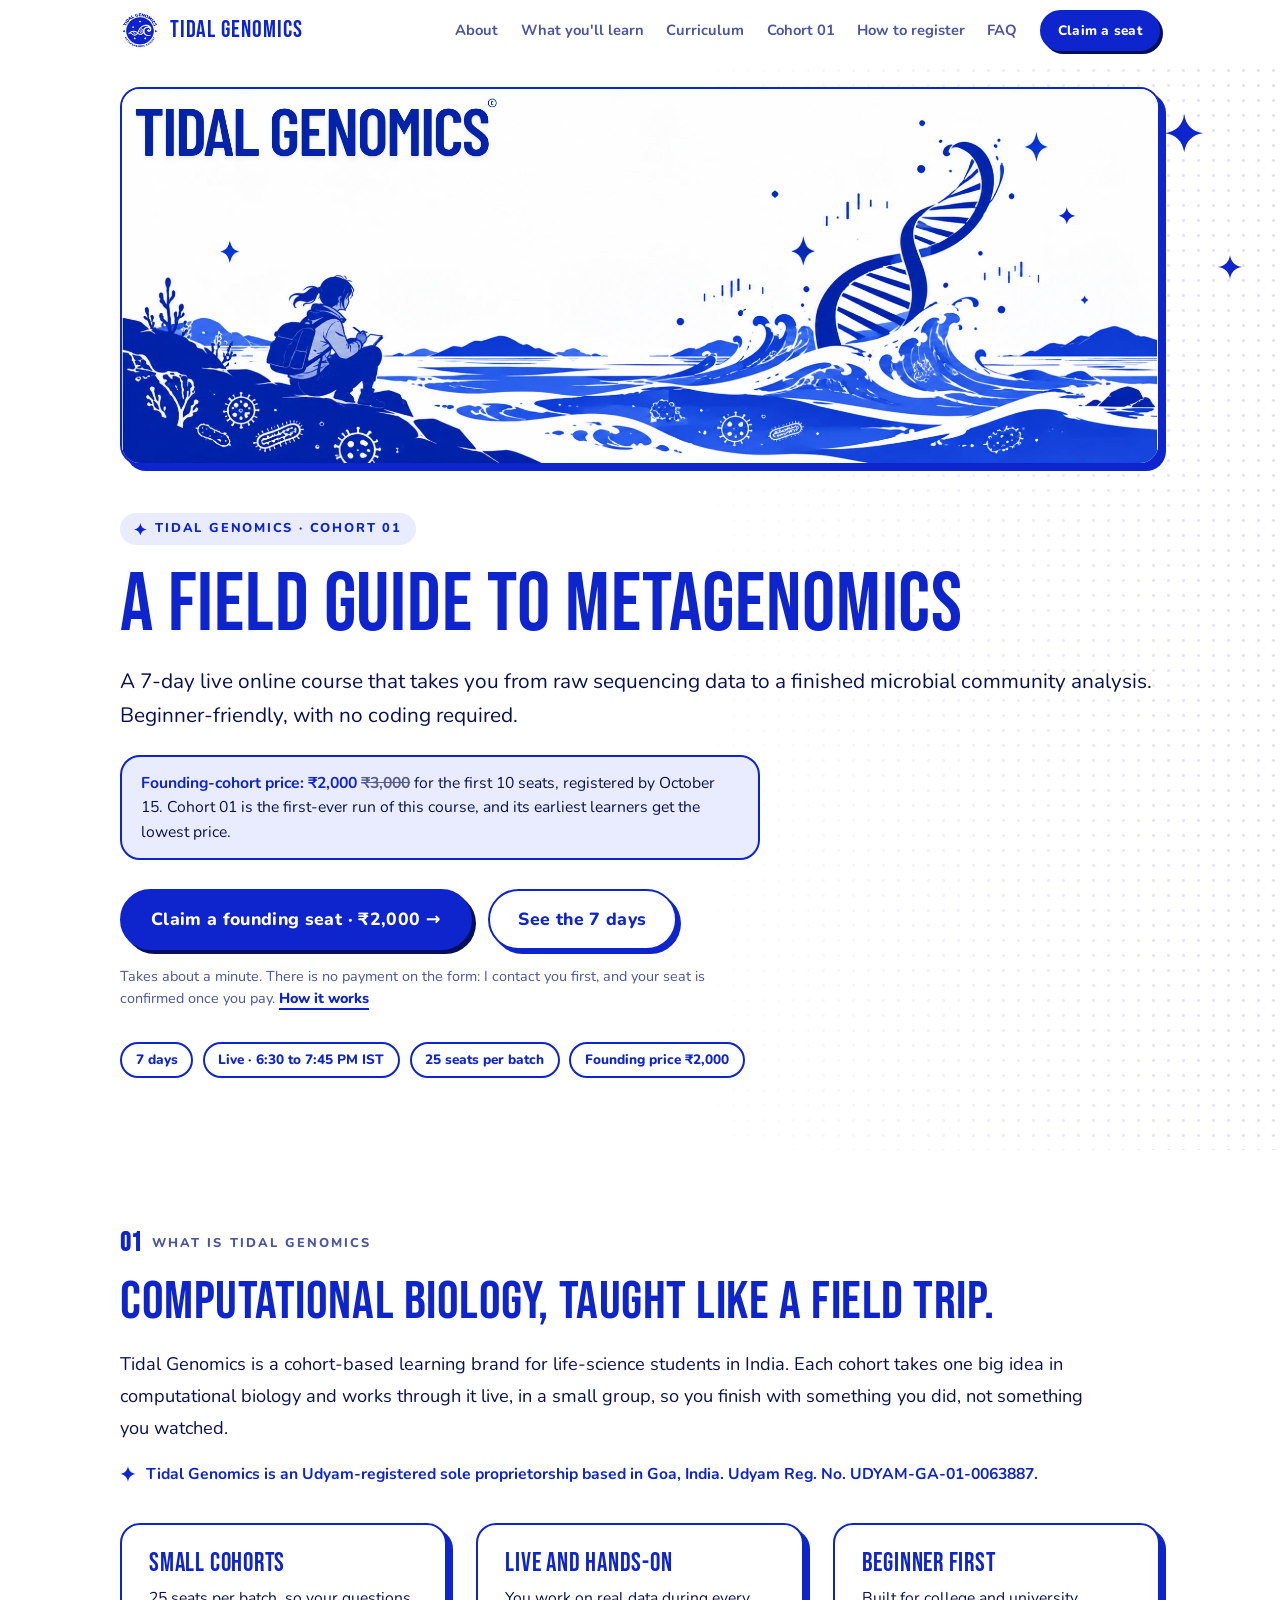
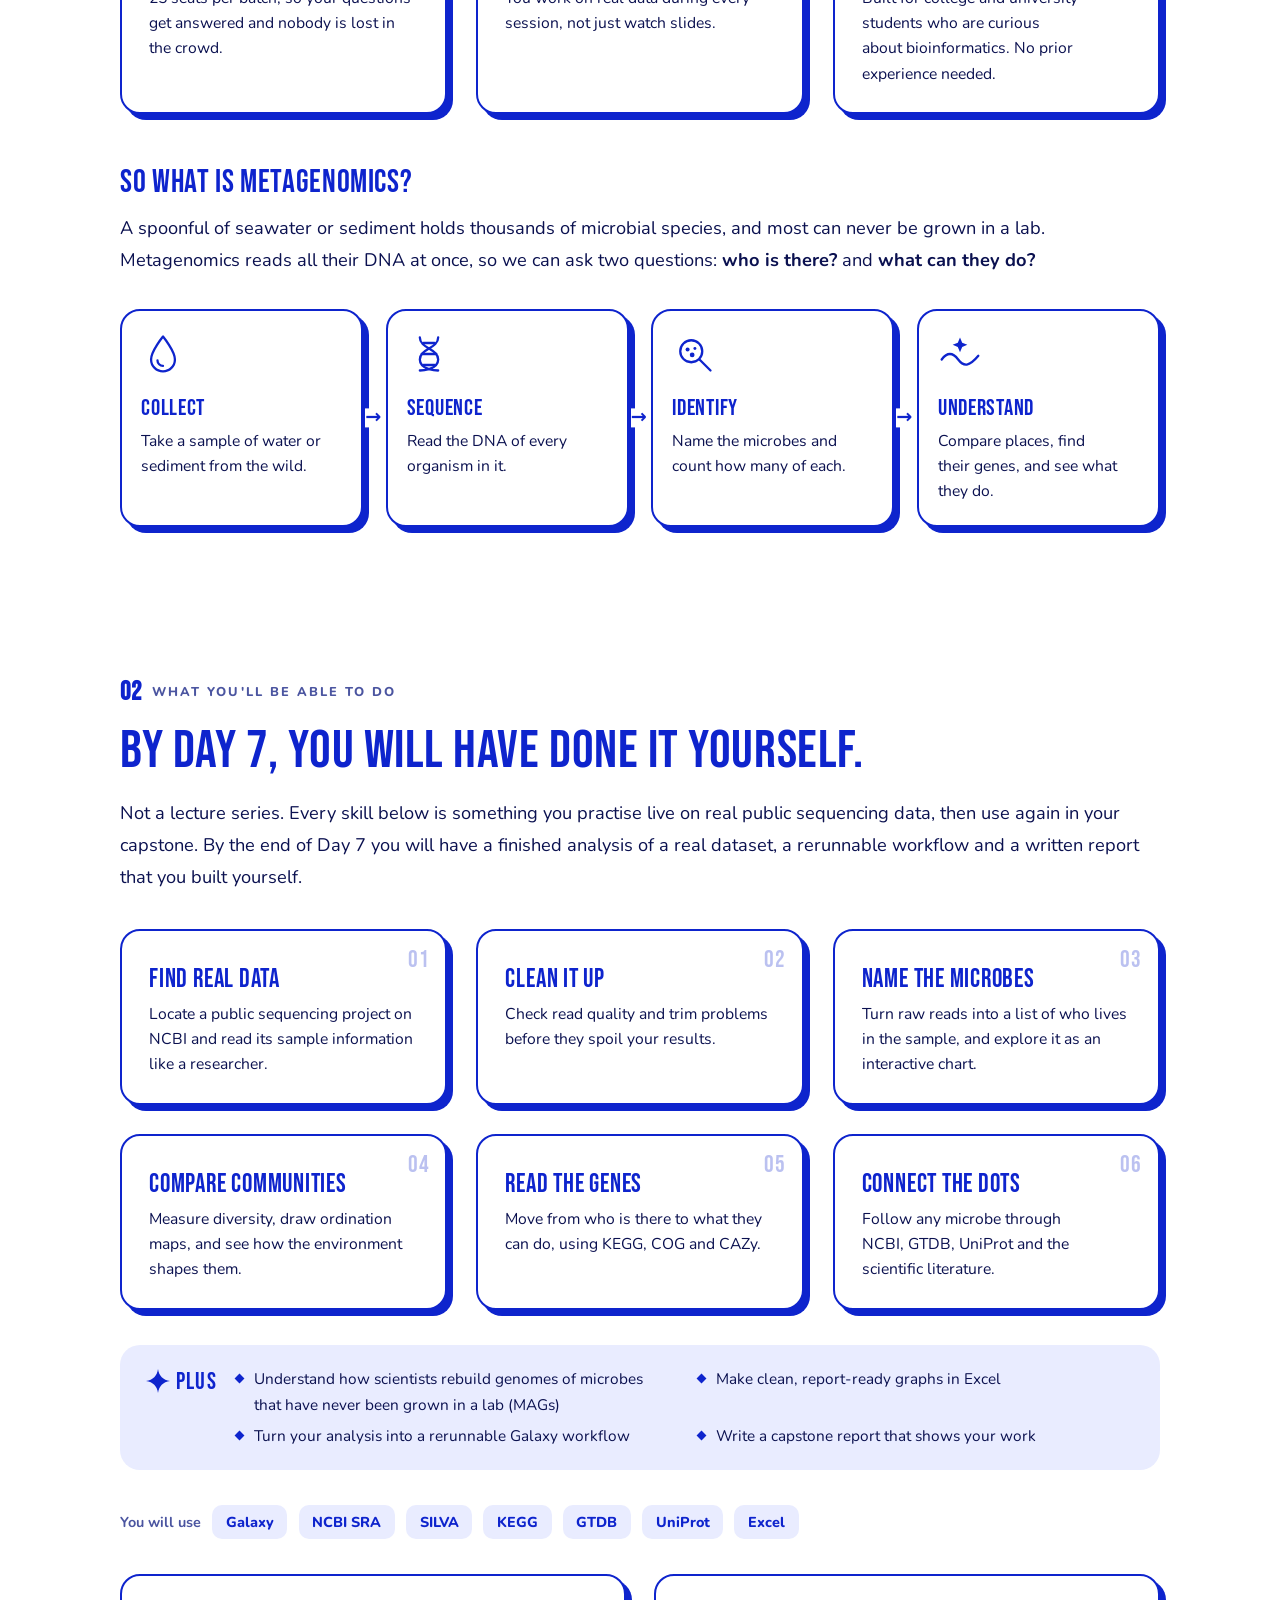
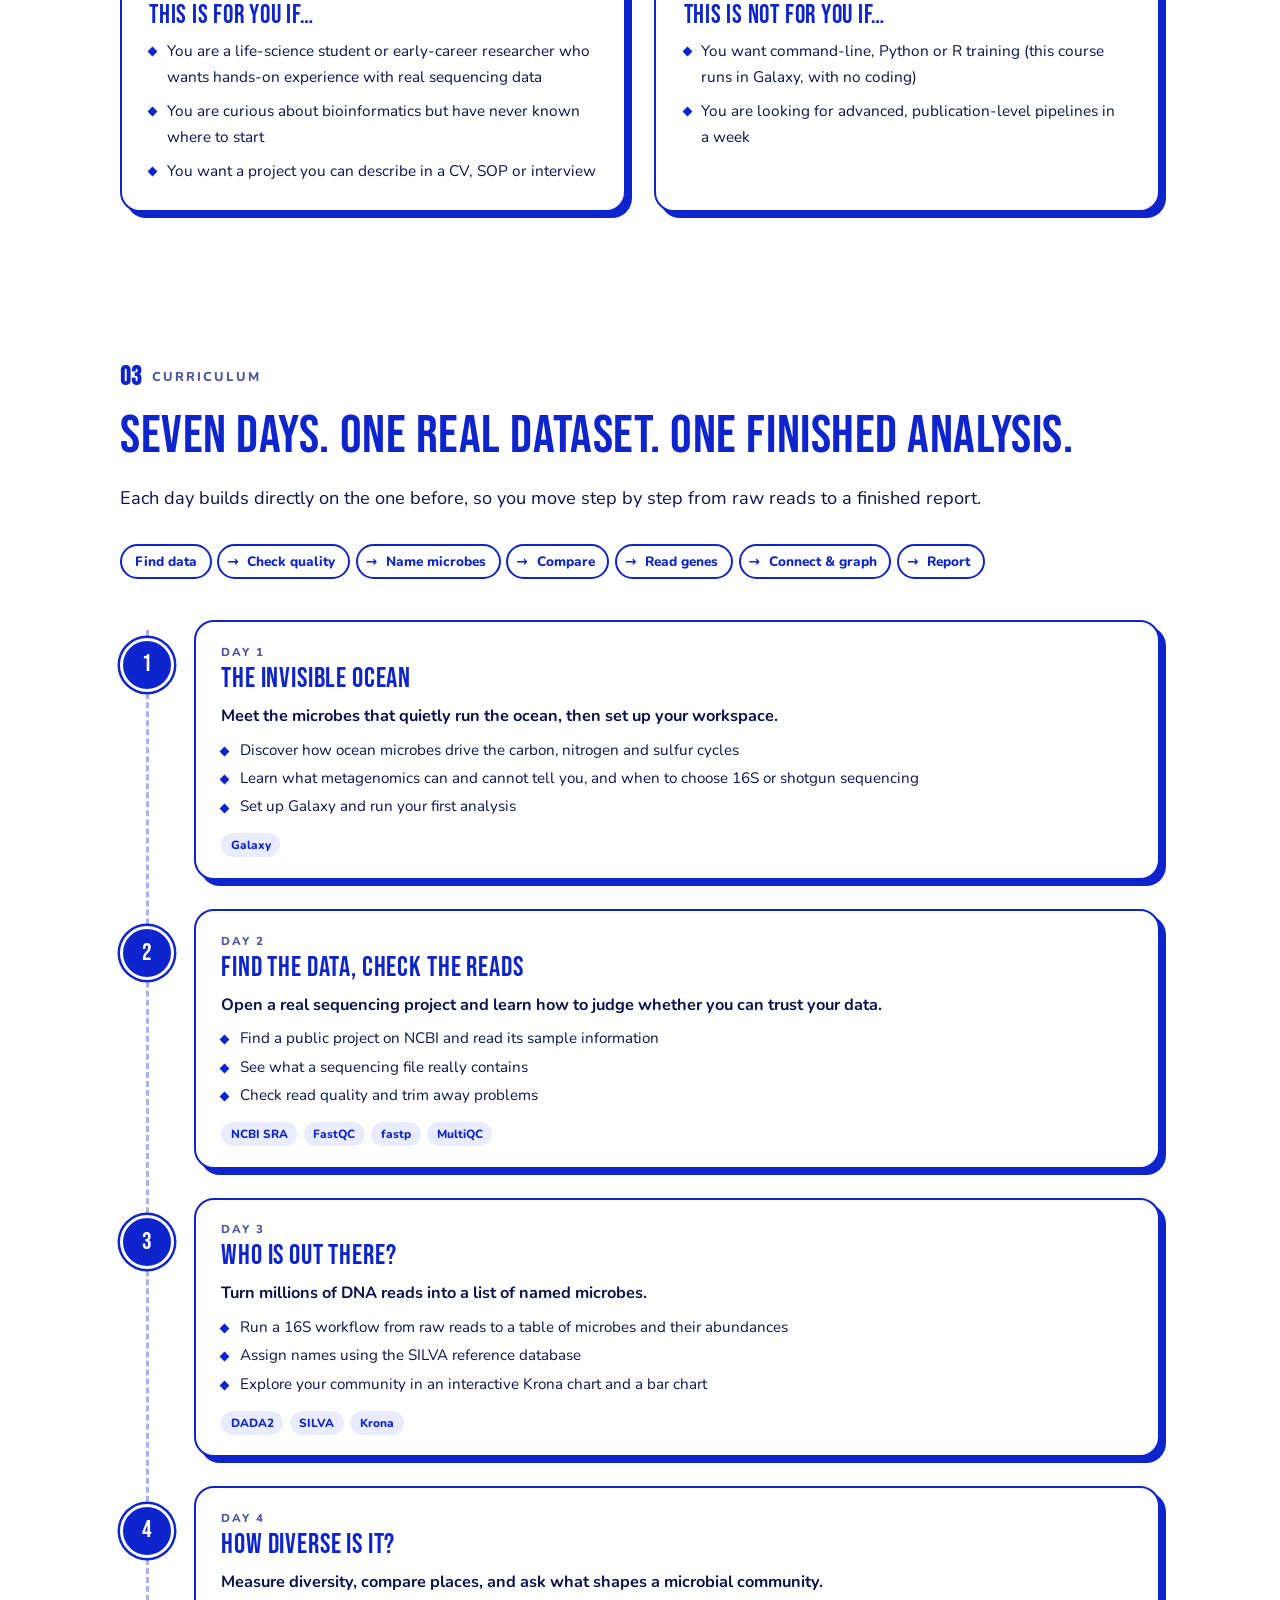
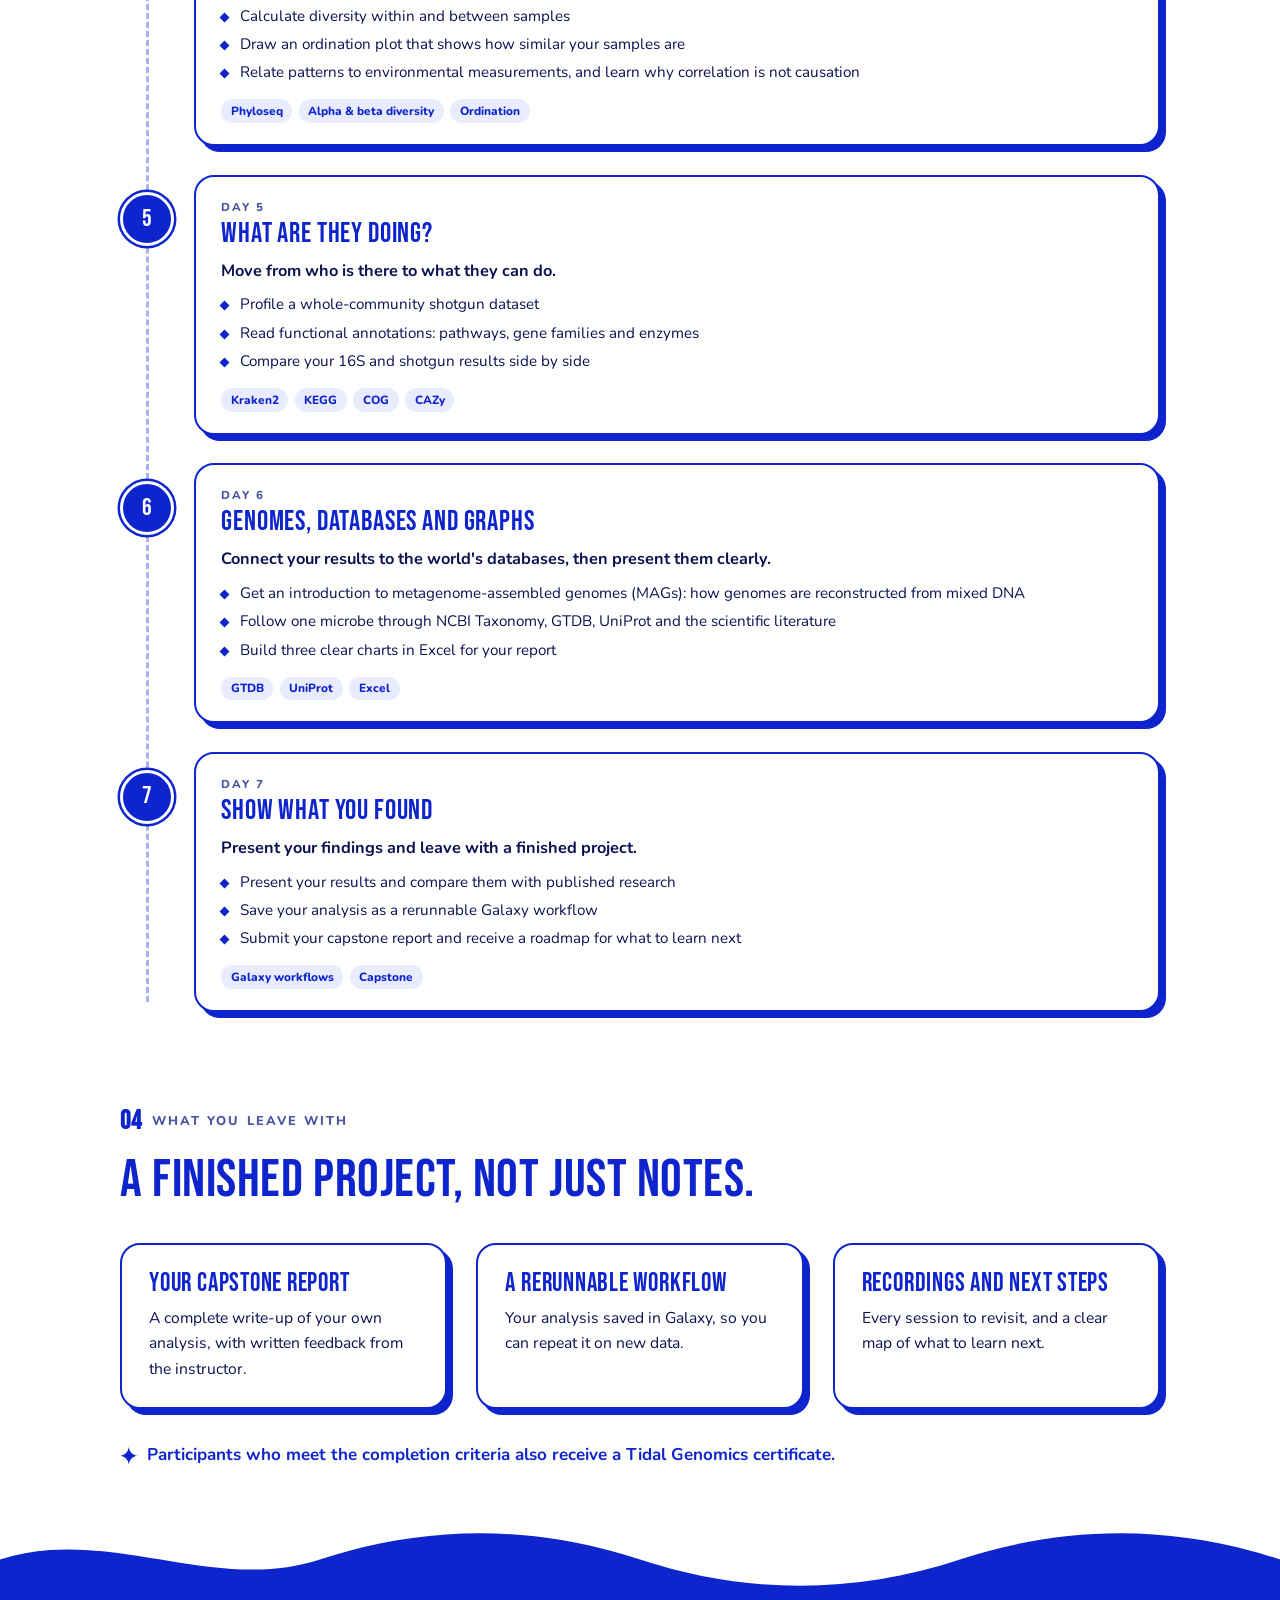
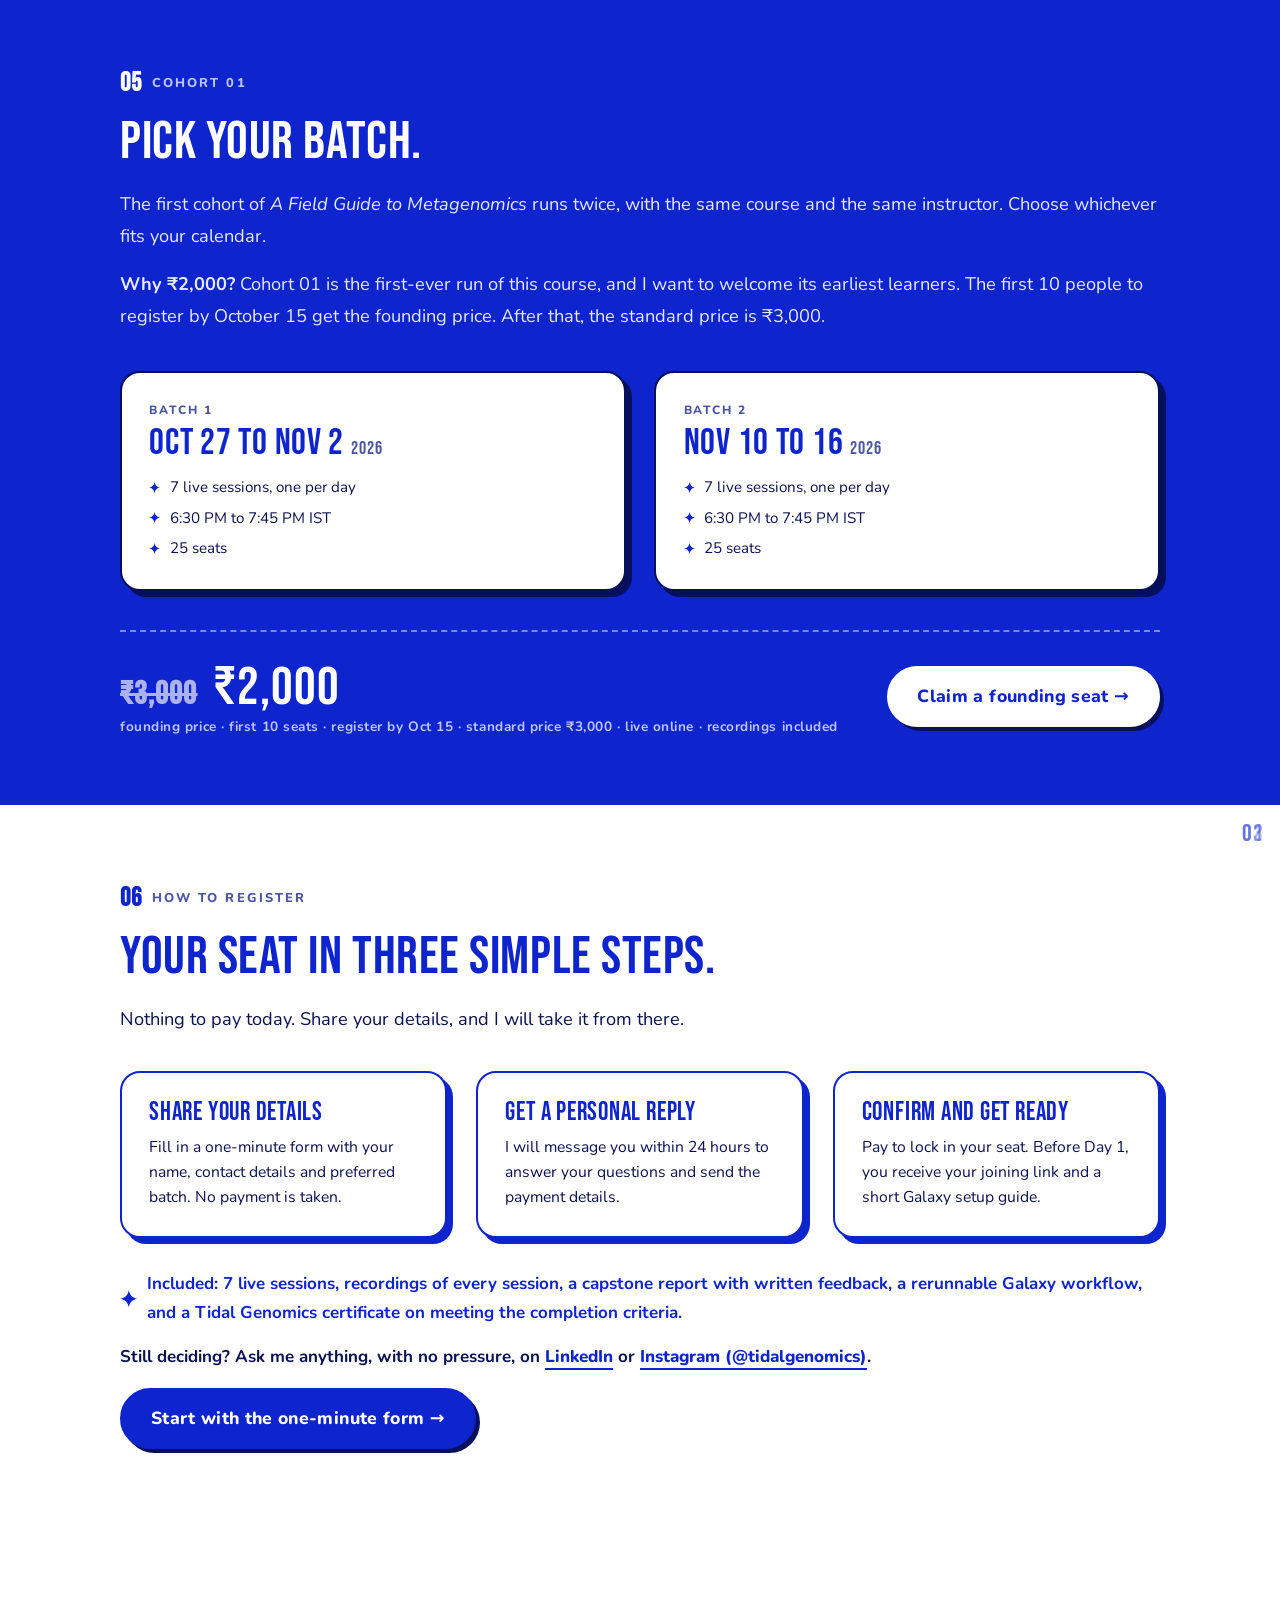
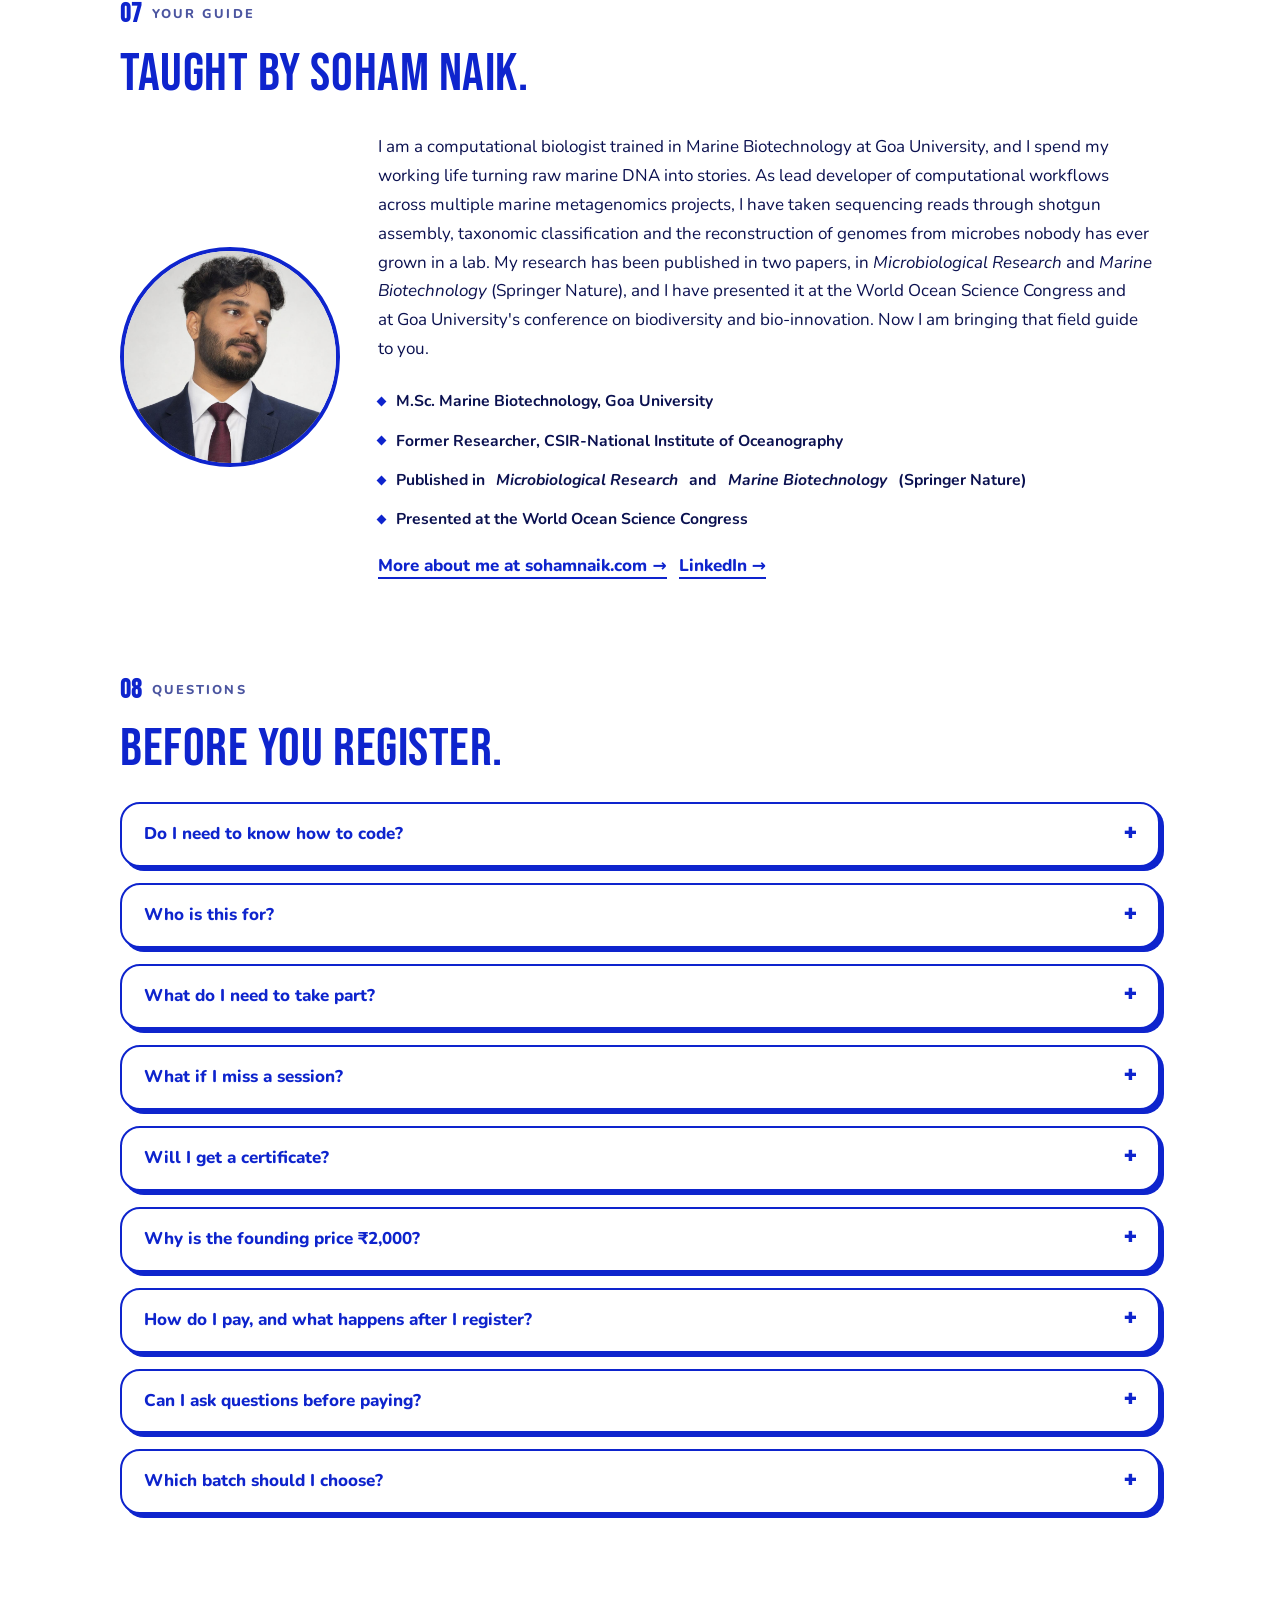
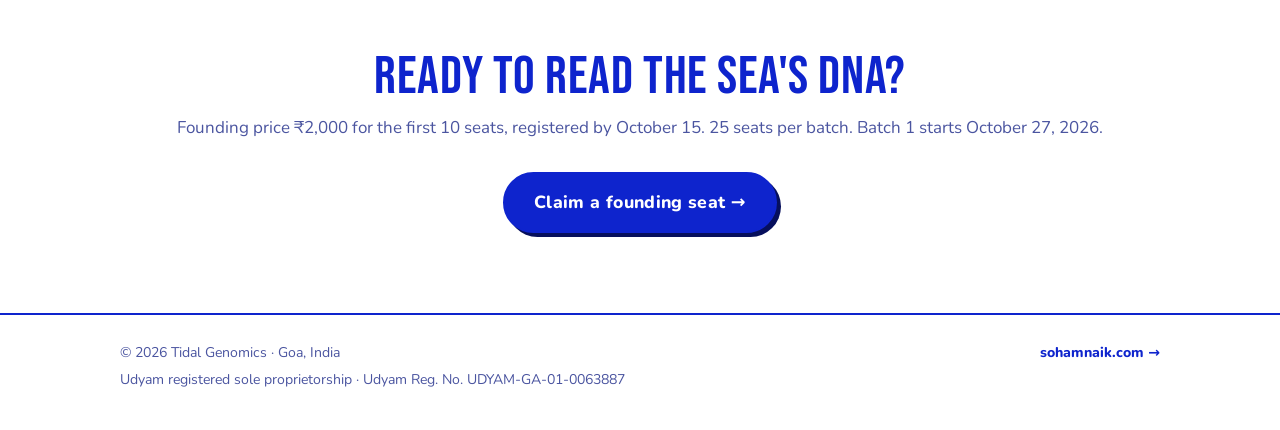
==== commit cbabfe73: "Update credentials for former position in index.html" ====
--- a/tidalgenomics/index.html
+++ b/tidalgenomics/index.html
@@ -449,7 +449,7 @@
                         <p>I am a computational biologist trained in Marine Biotechnology at Goa University, and I spend my working life turning raw marine DNA into stories. As lead developer of computational workflows across multiple marine metagenomics projects, I have taken sequencing reads through shotgun assembly, taxonomic classification and the reconstruction of genomes from microbes nobody has ever grown in a lab. My research has been published in two papers, in <em>Microbiological Research</em> and <em>Marine Biotechnology</em> (Springer Nature), and I have presented it at the World Ocean Science Congress and at Goa University's conference on biodiversity and bio-innovation. Now I am bringing that field guide to you.</p>
                         <ul class="creds" aria-label="Instructor background">
                             <li>M.Sc. Marine Biotechnology, Goa University</li>
-                            <li>Former Project Associate-I, CSIR-National Institute of Oceanography</li>
+                            <li>Former Researcher, CSIR-National Institute of Oceanography</li>
                             <li>Published in <em>Microbiological Research</em> and <em>Marine Biotechnology</em> (Springer Nature)</li>
                             <li>Presented at the World Ocean Science Congress</li>
                         </ul>
